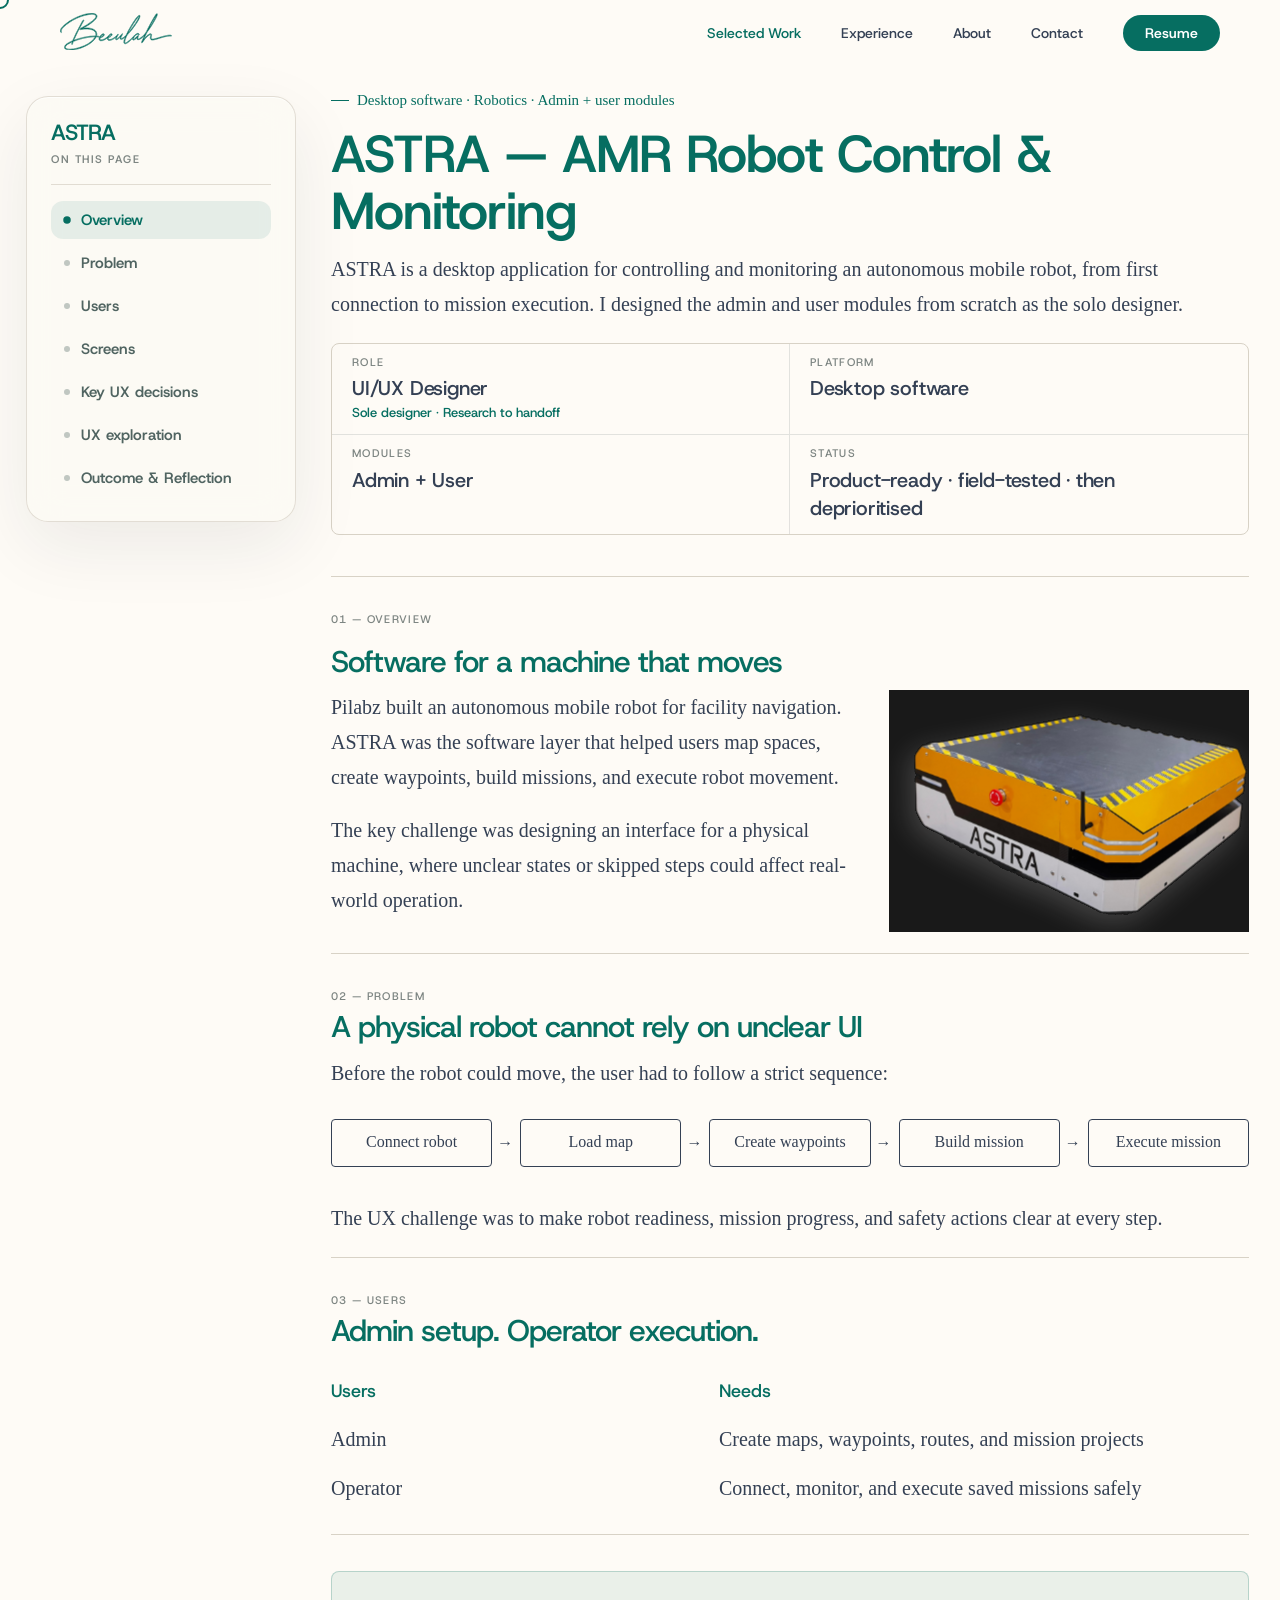
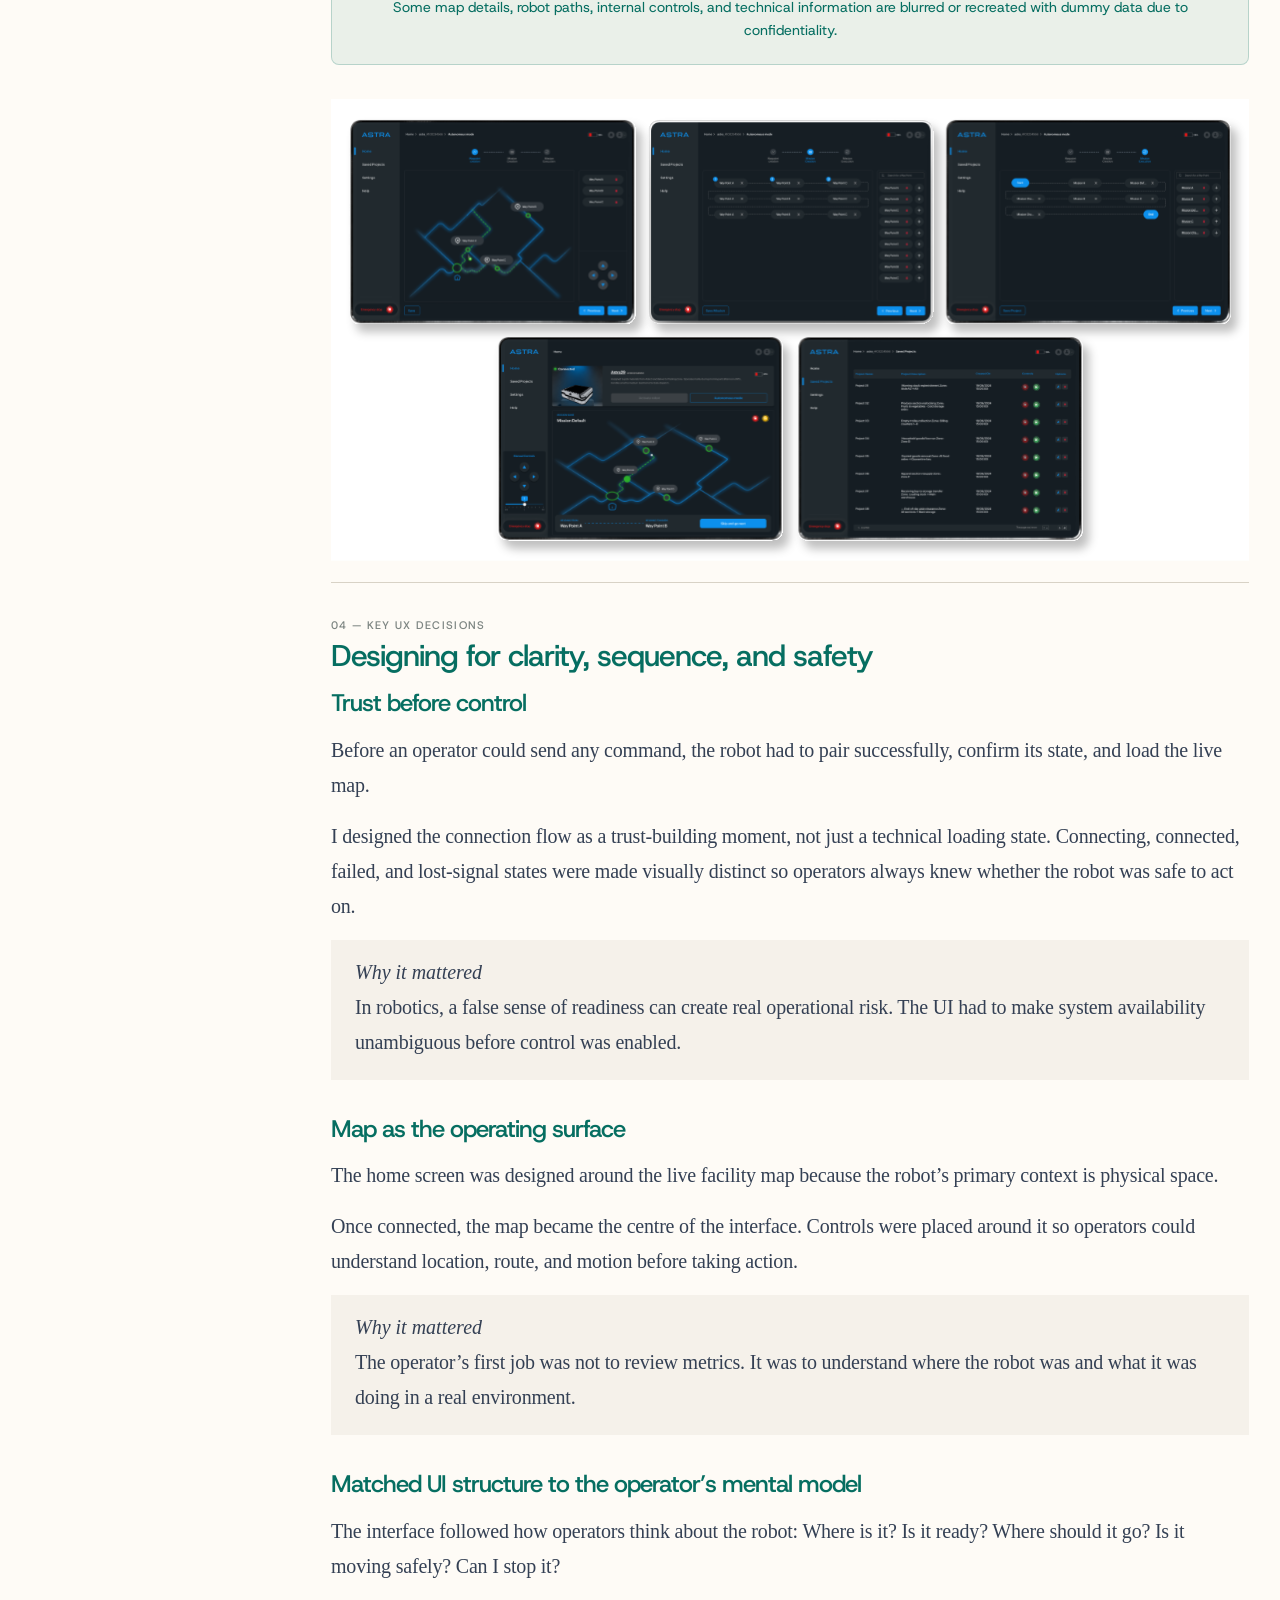
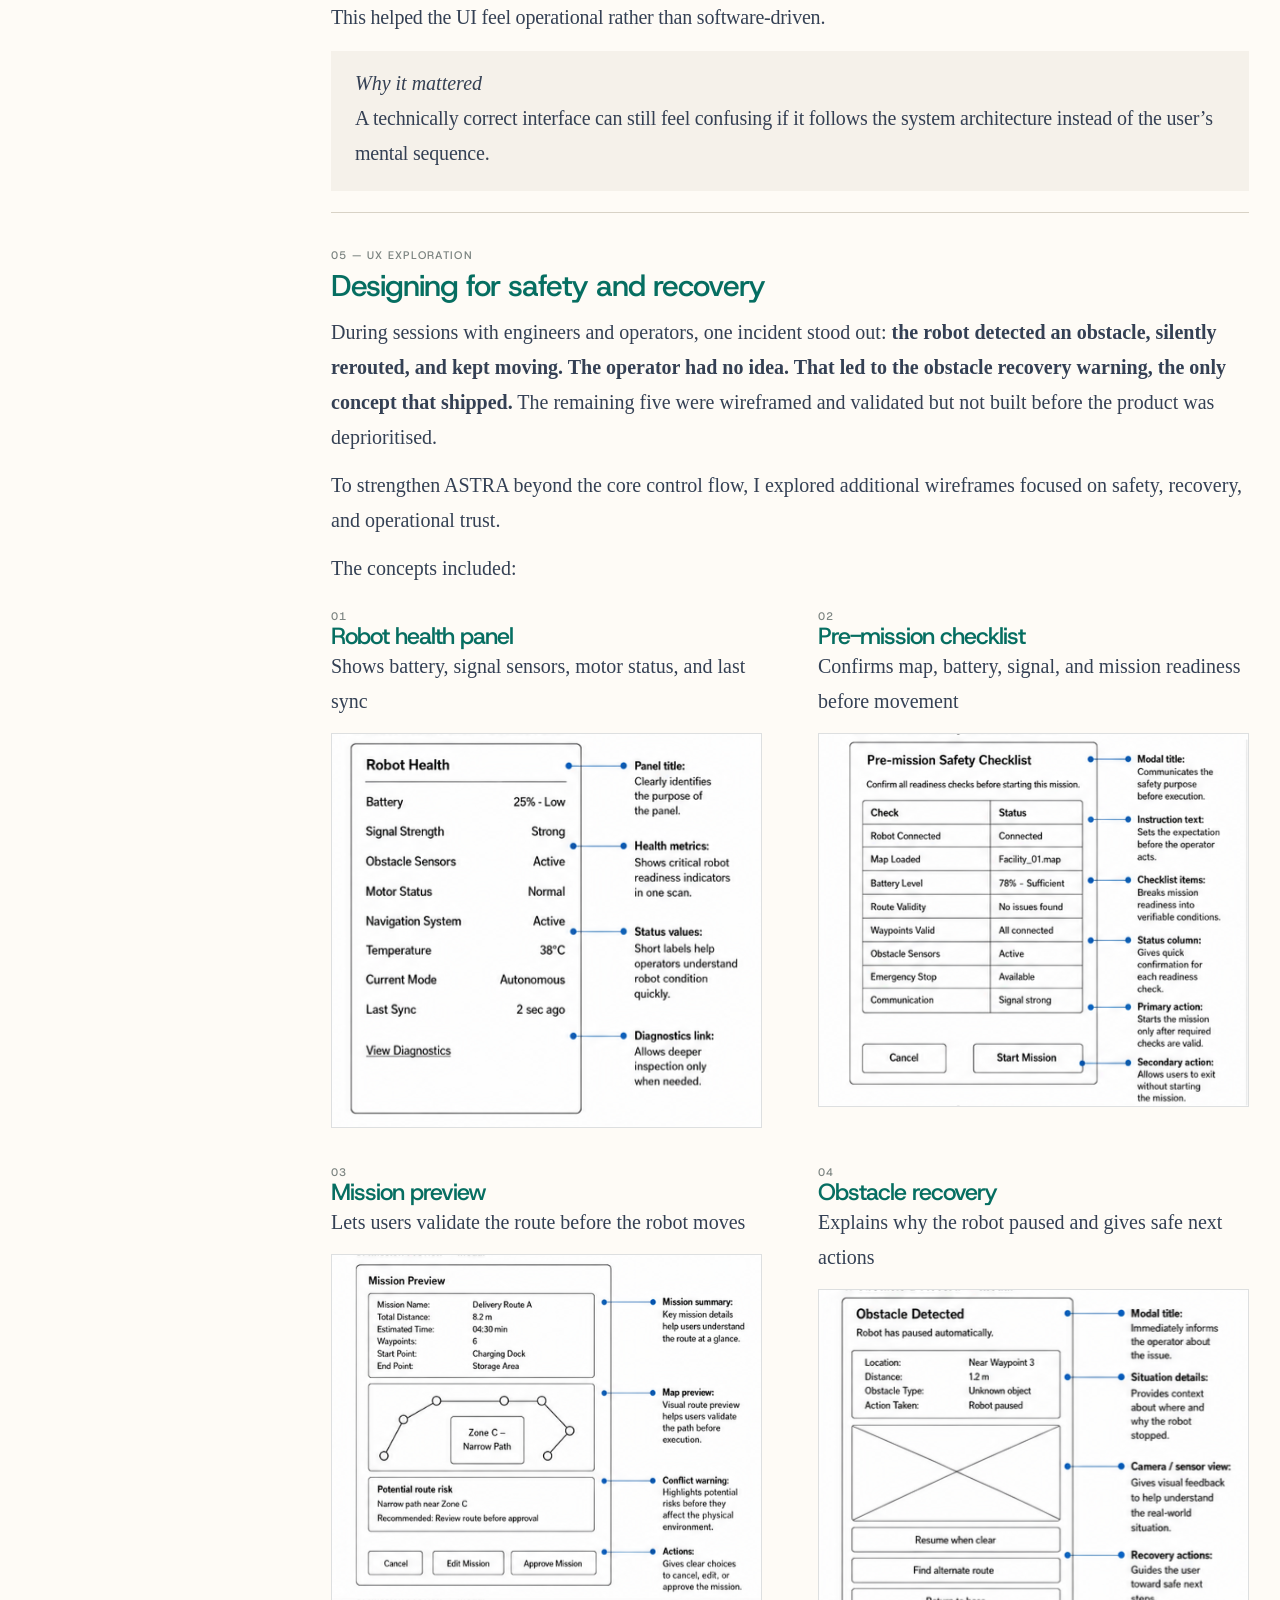
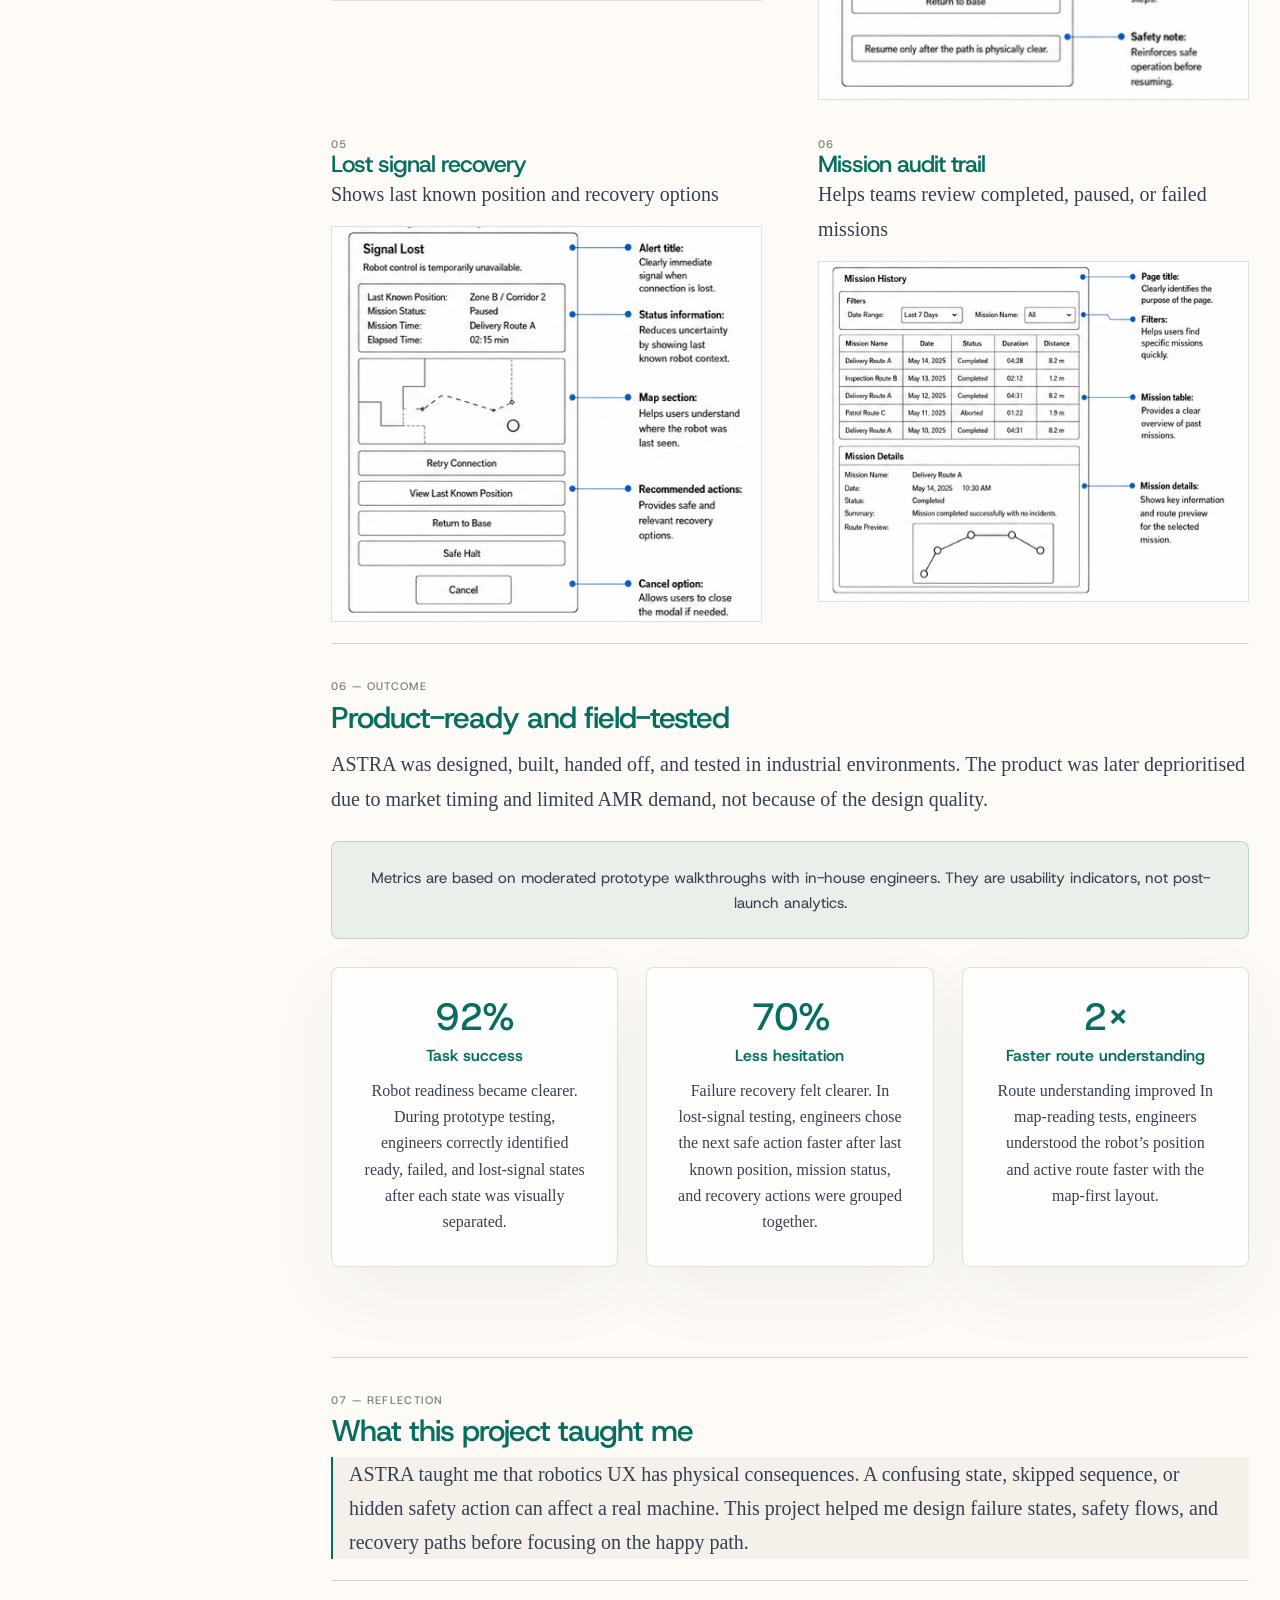
==== astra.html @ 454f75e9 "Your message" ====
<!doctype html>
<html lang="en">
  <head>
    <meta charset="UTF-8" />
    <meta name="viewport" content="width=device-width, initial-scale=1.0" />
    <title>ASTRA — AMR Robot Control & Monitoring</title>
    <link rel="icon" type="image/svg+xml" href="assets/favicon.svg?v=2">
    <link rel="shortcut icon" href="assets/favicon.svg?v=2">
    <link rel="preconnect" href="https://fonts.googleapis.com" />
    <link rel="preconnect" href="https://fonts.gstatic.com" crossorigin />
    <link
      href="https://fonts.googleapis.com/css2?family=Host+Grotesk:wght@400;500;600;700&display=swap"
      rel="stylesheet"
    />
    <link rel="stylesheet" href="styles2.css" />
  </head>
  <body>
    <div class="custom-cursor" id="customCursor"></div>
    <!-- MAIN NAV -->
    <nav id="nav">
      <a href="index.html" class="nav-logo">
        <img src="assets\beeulah-logo.svg" alt="logo" />
      </a>

      <ul class="nav-links">
        <li><a href="index.html#works" class="nav-link active">Selected Work</a></li>
        <li><a href="index.html#career" class="nav-link">Experience</a></li>
        <li><a href="index.html#about" class="nav-link">About</a></li>
        <li><a href="index.html#contact" class="nav-link">Contact</a></li>
        <li><a href="#" class="nav-resume">Resume</a></li>
      </ul>

      <button class="nav-hamburger" id="navHamburger">
        <span></span>
        <span></span>
        <span></span>
      </button>
    </nav>

    <div class="nav-overlay" id="navOverlay"></div>

    <div class="nav-drawer" id="navDrawer">
      <button class="nav-drawer-close" id="navDrawerClose">✕</button>

      <ul class="nav-drawer-links">
        <li><a href="index.html#works">Selected Work</a></li>
        <li><a href="index.html#career">Experience</a></li>
        <li><a href="index.html#about">About</a></li>
        <li><a href="index.html#contact">Contact</a></li>
      </ul>
    </div>

    <aside class="case-toc" aria-label="On this page">
  <div class="case-toc-header">
    <h3 class="case-toc-project">ASTRA</h3>
    <p class="case-toc-title">On this page</p>
  </div>

  <nav class="case-toc-nav">
        <a class="case-toc-link is-active" href="#overview">Overview</a>
        <a class="case-toc-link" href="#problem">Problem</a>
        <a class="case-toc-link" href="#users">Users</a>
        <a class="case-toc-link" href="#screens">Screens</a>
        <a class="case-toc-link" href="#decisions">Key UX decisions</a>
        <a class="case-toc-link" href="#exploration">UX exploration</a>
        <a class="case-toc-link" href="#outcome">Outcome & Reflection</a>
    
      </nav>
    </aside>

    <main class="case-study astra-case">
      <!-- HERO -->
      <header class="hero shell" id="overview">
        <p class="eyebrow"><span></span> Desktop software · Robotics · Admin + user modules</p>
        <h1>ASTRA — AMR Robot Control &amp;<br />Monitoring</h1>
        <p class="lede">
          ASTRA is a desktop application for controlling and monitoring an autonomous mobile robot, from first
          connection to mission execution. I designed the admin and user modules from scratch as the solo
          designer.
        </p>

        <dl class="project-meta">
          <div>
  <dt>Role</dt>
  <dd>
    UI/UX Designer
    <span class="role-subtext">Sole designer · Research to handoff</span>
  </dd>
</div>
          <div>
            <dt>Platform</dt>
            <dd>Desktop software</dd>
          </div>
          <div>
            <dt>Modules</dt>
            <dd>Admin + User</dd>
          </div>
          <div>
            <dt>Status</dt>
            <dd>Product-ready · field-tested · then deprioritised</dd>
          </div>
        </dl>
      </header>

      <!-- OVERVIEW -->
      <section class="section shell astra-overview" id="overview-content">
  <p class="section-kicker">01 — Overview</p>
  <h2>Software for a machine that moves</h2>

  <div class="astra-overview-copy">
    <p>
      Pilabz built an autonomous mobile robot for facility navigation. ASTRA was the software layer that helped users map spaces, create waypoints, build missions, and execute robot movement.
    </p>

    <p>
      The key challenge was designing an interface for a physical machine, where unclear states or skipped steps could affect real-world operation.
    </p>
  </div>

  <figure class="astra-robot-card">
    <img src="assets\ASTRA\Robot.svg" alt="ASTRA robot" />
  </figure>
</section>

      <!-- PROBLEM -->
      <section class="section shell" id="problem">
        <p class="section-kicker">02 — Problem</p>
        <h2>A physical robot cannot rely on unclear UI</h2>
        <p>Before the robot could move, the user had to follow a strict sequence:</p>

        <div class="solution-flow astra-flow" aria-label="ASTRA robot operation flow">
          <div class="flow-step">Connect robot</div>
          <div class="flow-step">Load map</div>
          <div class="flow-step">Create waypoints</div>
          <div class="flow-step">Build mission</div>
          <div class="flow-step">Execute mission</div>
        </div>

        <p>The UX challenge was to make robot readiness, mission progress, and safety actions clear at every step.</p>
      </section>

      <!-- USERS -->
      <section class="section shell" id="users">
        <p class="section-kicker">03 — Users</p>
        <h2>Admin setup. Operator execution.</h2>

        <div class="astra-users-table">
          <div class="table-head">Users</div>
          <div class="table-head">Needs</div>
          <div>Admin</div>
          <div>Create maps, waypoints, routes, and mission projects</div>
          <div>Operator</div>
          <div>Connect, monitor, and execute saved missions safely</div>
        </div>
      </section>

      <!-- SCREENS -->
      <section class="section shell" id="screens">
        <div class="evolution-box astra-confidential-note">
          <p>
            Some map details, robot paths, internal controls, and technical information are blurred or recreated with
            dummy data due to confidentiality.
          </p>
        </div>

        <figure class="astra-screens-panel">
          <img src="assets\ASTRA\astrascreens.svg" alt="ASTRA interface screen previews" />
        </figure>
      </section>

      <!-- KEY UX DECISIONS -->
      <section class="section shell" id="decisions">
  <p class="section-kicker">04 — Key UX decisions</p>
  <h2>Designing for clarity, sequence, and safety</h2>

  <div class="choice-list">
    <article class="choice-card">
      <div class="choice-body">
        <span class="dot"></span>
        <div>
          <h3>Trust before control</h3>

          <p>
            Before an operator could send any command, the robot had to pair successfully,
            confirm its state, and load the live map.
          </p>

          <p>
            I designed the connection flow as a trust-building moment, not just a technical
            loading state. Connecting, connected, failed, and lost-signal states were made
            visually distinct so operators always knew whether the robot was safe to act on.
          </p>
        </div>
      </div>

      <div class="choice-note muted">
        <b>Why it mattered</b>
        <p>
          In robotics, a false sense of readiness can create real operational risk.
          The UI had to make system availability unambiguous before control was enabled.
        </p>
      </div>
    </article>

    <article class="choice-card">
      <div class="choice-body">
        <span class="dot"></span>
        <div>
          <h3>Map as the operating surface</h3>

          <p>
            The home screen was designed around the live facility map because the robot’s
            primary context is physical space.
          </p>

          <p>
            Once connected, the map became the centre of the interface. Controls were placed
            around it so operators could understand location, route, and motion before taking action.
          </p>
        </div>
      </div>

      <div class="choice-note muted">
        <b>Why it mattered</b>
        <p>
          The operator’s first job was not to review metrics. It was to understand where the
          robot was and what it was doing in a real environment.
        </p>
      </div>
    </article>

    <article class="choice-card">
      <div class="choice-body">
        <span class="dot"></span>
        <div>
          <h3>Matched UI structure to the operator’s mental model</h3>

          <p>
            The interface followed how operators think about the robot: Where is it?
            Is it ready? Where should it go? Is it moving safely? Can I stop it?
          </p>

          <p>
            This helped the UI feel operational rather than software-driven.
          </p>
        </div>
      </div>

      <div class="choice-note muted">
        <b>Why it mattered</b>
        <p>
          A technically correct interface can still feel confusing if it follows the system
          architecture instead of the user’s mental sequence.
        </p>
      </div>
    </article>
  </div>
</section>

      <!-- UX EXPLORATION -->
      <section class="section shell" id="exploration">
        <p class="section-kicker">05 — UX exploration</p>
        <h2>Designing for safety and recovery</h2>
        <p>During sessions with engineers and operators, one incident stood out:<strong> the robot detected an obstacle, silently rerouted, and kept moving. The operator had no idea. That led to the obstacle recovery warning, the only concept that shipped.</strong> The remaining five were wireframed and validated but not built before the product was deprioritised.</p>
        <p>
          To strengthen ASTRA beyond the core control flow, I explored additional wireframes focused on safety,
          recovery, and operational trust.
        </p>
        <p>The concepts included:</p>

        <div class="astra-wire-grid">
          <article>
            <p class="section-kicker">01</p>
            <h3>Robot health panel</h3>
            <p>Shows battery, signal sensors, motor status, and last sync</p>
            <img src="assets\ASTRA\UX1.svg" alt="Robot health panel wireframe" />
          </article>

          <article>
            <p class="section-kicker">02</p>
            <h3>Pre-mission checklist</h3>
            <p>Confirms map, battery, signal, and mission readiness before movement</p>
            <img src="assets\ASTRA\UX2.svg" alt="Pre-mission checklist wireframe" />
          </article>

          <article>
            <p class="section-kicker">03</p>
            <h3>Mission preview</h3>
            <p>Lets users validate the route before the robot moves</p>
            <img src="assets\ASTRA\UX3.svg" alt="Mission preview wireframe" />
          </article>

          <article>
            <p class="section-kicker">04</p>
            <h3>Obstacle recovery</h3>
            <p>Explains why the robot paused and gives safe next actions</p>
            <img src="assets\ASTRA\UX4.svg" alt="Obstacle recovery wireframe" />
          </article>

          <article>
            <p class="section-kicker">05</p>
            <h3>Lost signal recovery</h3>
            <p>Shows last known position and recovery options</p>
            <img src="assets\ASTRA\UX5.svg" alt="Lost signal recovery wireframe" />
          </article>

          <article>
            <p class="section-kicker">06</p>
            <h3>Mission audit trail</h3>
            <p>Helps teams review completed, paused, or failed missions</p>
            <img src="assets\ASTRA\UX6.svg" alt="Mission audit trail wireframe" />
          </article>
        </div>
      </section>

      <!-- OUTCOME -->
      <section class="section shell" id="outcome">
        <p class="section-kicker">06 — Outcome</p>
        <h2>Product-ready and field-tested</h2>
        <p>
          ASTRA was designed, built, handed off, and tested in industrial environments. The product was later
          deprioritised due to market timing and limited AMR demand, not because of the design quality.
        </p>
        <div class="evolution-box metrics-note">
  <p>
    Metrics are based on moderated prototype walkthroughs with in-house engineers.
    They are usability indicators, not post-launch analytics.
  </p>
</div>
        <div class="metrics-grid">
  <article class="metric-card">
    <p class="metric-value">92%</p>
    <h3>Task success</h3>
     <p>
      Robot readiness became clearer. During prototype testing, engineers correctly
      identified ready, failed, and lost-signal states after each state was visually separated.
    </p>
  </article>

  <article class="metric-card metric-card-featured">
    <p class="metric-value">70%</p>
    <h3>Less hesitation</h3>
    <p>
      Failure recovery felt clearer. In lost-signal testing, engineers chose the next safe action faster after last known position, mission status, and recovery actions were grouped together.
    </p>
  </article>

  <article class="metric-card">
    <p class="metric-value">2×</p>
    <h3>Faster route understanding</h3>
    <p>
      Route understanding improved In map-reading tests, engineers understood the robot’s position and active route faster with the map-first layout.
    </p>
  </article>
</div>
      </section>

      <!-- REFLECTION -->
      <section class="section shell reflection" id="reflection">
        <p class="section-kicker">07 — Reflection</p>
        <h2>What this project taught me</h2>
        <div class="quote-block">
          <p>
            ASTRA taught me that robotics UX has physical consequences. A confusing state, skipped sequence, or hidden
            safety action can affect a real machine. This project helped me design failure states, safety flows, and
            recovery paths before focusing on the happy path.
          </p>
        </div>
      </section>
    </main>

    <script>
      const caseTocLinks = document.querySelectorAll(".case-toc-link");
      const caseTocSections = document.querySelectorAll(
        "#overview, #problem, #users, #screens, #decisions, #exploration, #outcome, #reflection"
      );

      function setCaseTocActive(id) {
        caseTocLinks.forEach((link) => {
          link.classList.toggle("is-active", link.getAttribute("href") === `#${id}`);
        });
      }

      const caseTocObserver = new IntersectionObserver(
        (entries) => {
          entries.forEach((entry) => {
            if (entry.isIntersecting) {
              setCaseTocActive(entry.target.id);
            }
          });
        },
        {
          root: null,
          rootMargin: "-35% 0px -55% 0px",
          threshold: 0
        }
      );

      caseTocSections.forEach((section) => {
        caseTocObserver.observe(section);
      });
    </script>

    <script>
      const mainNav = document.getElementById("nav");

      window.addEventListener(
        "scroll",
        () => mainNav.classList.toggle("scrolled", scrollY > 8),
        { passive: true }
      );

      const hamburger = document.getElementById("navHamburger");
      const drawer = document.getElementById("navDrawer");
      const overlay = document.getElementById("navOverlay");
      const closeBtn = document.getElementById("navDrawerClose");

      function openDrawer() {
        drawer.classList.add("open");
        overlay.classList.add("open");
        hamburger.classList.add("active");
      }

      function closeDrawer() {
        drawer.classList.remove("open");
        overlay.classList.remove("open");
        hamburger.classList.remove("active");
      }

      hamburger.addEventListener("click", openDrawer);
      closeBtn.addEventListener("click", closeDrawer);
      overlay.addEventListener("click", closeDrawer);
    </script>
    <script>
  const customCursor = document.getElementById("customCursor");

  if (customCursor) {
    window.addEventListener("mousemove", (e) => {
      customCursor.style.left = `${e.clientX}px`;
      customCursor.style.top = `${e.clientY}px`;
    });

    const hoverTargets = document.querySelectorAll(
      "a, button, .case-toc-link, .nav-resume"
    );

    hoverTargets.forEach((target) => {
      target.addEventListener("mouseenter", () => {
        customCursor.classList.add("is-hovering");
      });

      target.addEventListener("mouseleave", () => {
        customCursor.classList.remove("is-hovering");
      });
    });

    document.addEventListener("mouseleave", () => {
      customCursor.classList.add("is-hidden");
    });

    document.addEventListener("mouseenter", () => {
      customCursor.classList.remove("is-hidden");
    });
  }
</script>
  </body>
</html>
---- styles2.css ----
:root {
  --bg: #FEFBF6;
  --panel: #FCFAF4;
  --panel-2: #F2EDE4;
  --line: #D8D2C6;
  --muted-line:rgba(31, 43, 51, 0.12);
  --text: #17332F;
  --body: #344054;
  --muted: #7D8582;
  --accent: #066E61;
  --accent-soft: #E6F1EC;
  --accent-dark: #07594B;

  --dashboard-blue: #6F8791;
  --font-head: "Host Grotesk", system-ui, sans-serif;
  --font-body: Georgia, "Times New Roman", serif;
}

* {
  box-sizing: border-box;
}

body {
  margin: 0;
  background: var(--bg);
  color: var(--body);
  font-family: var(--font-body);
  font-size: 20px;
  line-height: 1.75;
  letter-spacing: 0;
}

img {
  display: block;
  max-width: 100%;
}

.case-study {
  min-height: 100vh;
  padding: 40px 20px 80px;
}

.shell {
  width: min(918px, 100%);
  margin: 0 auto;
}

/* MAIN NAV FOR CASE STUDY PAGES */
nav#nav {
  position: fixed;
  inset: 0 0 auto 0;
  z-index: 200;
  display: flex;
  align-items: center;
  justify-content: space-between;
  padding: 0 60px;
  height: 64px;
  background: rgba(254, 251, 246, 0.95);
  backdrop-filter: blur(14px);
  border-bottom: 1px solid transparent;
  transition: border-color 0.3s;
}

nav#nav.scrolled {
  border-color: var(--line);
}

.nav-logo img {
  height: 38px;
  width: auto;
  display: block;
}

.nav-links {
  display: flex;
  align-items: center;
  justify-content: flex-end;
  gap: 40px;
  list-style: none;
  margin-left: auto;
}

.nav-links a {
  text-decoration: none;
  font-family: var(--font-head);
  font-size: 14px;
  font-weight: 500;
  color: var(--body);
  transition: color 0.2s;
}

.nav-links a:hover,
.nav-links a.active {
  color: var(--accent);
}

.nav-resume {
  background: var(--accent) !important;
  color: #fff !important;
  padding: 9px 22px;
  border-radius: 100px;
  font-weight: 600 !important;
}

.nav-hamburger {
  display: none;
  width: 40px;
  height: 40px;
  border: none;
  background: transparent;
  flex-direction: column;
  justify-content: center;
  gap: 5px;
  cursor: pointer;
  z-index: 1001;
}

.nav-hamburger span {
  width: 24px;
  height: 2px;
  background: #111;
  transition: 0.3s ease;
}

.nav-hamburger.active span:nth-child(1) {
  transform: translateY(7px) rotate(45deg);
}

.nav-hamburger.active span:nth-child(2) {
  opacity: 0;
}

.nav-hamburger.active span:nth-child(3) {
  transform: translateY(-7px) rotate(-45deg);
}

.nav-overlay {
  position: fixed;
  inset: 0;
  background: rgba(0, 0, 0, 0.4);
  opacity: 0;
  pointer-events: none;
  transition: 0.3s ease;
  z-index: 999;
}

.nav-overlay.open {
  opacity: 1;
  pointer-events: auto;
}

.nav-drawer {
  position: fixed;
  top: 0;
  right: -300px;
  width: 300px;
  height: 100vh;
  background: var(--bg);
  padding: 80px 30px;
  transition: 0.35s ease;
  z-index: 1000;
}

.nav-drawer.open {
  right: 0;
}

.nav-drawer-close {
  position: absolute;
  top: 20px;
  right: 20px;
  border: none;
  background: none;
  font-size: 24px;
  cursor: pointer;
}

.nav-drawer-links {
  list-style: none;
  display: flex;
  flex-direction: column;
  gap: 20px;
}

.nav-drawer-links a {
  text-decoration: none;
  color: #111;
  font-family: var(--font-head);
  font-size: 18px;
  font-weight: 600;
}

@media (max-width: 768px) {
  nav#nav {
    padding: 0 20px;
  }

  .nav-links {
    display: none;
  }

  .nav-hamburger {
    display: flex;
  }
}

.page-nav {
  position: sticky;
  top: 0;
  z-index: 10;
  display: flex;
  gap: 8px;
  align-items: center;
  margin-bottom: 20px;
  padding: 10px 0;
  background: rgba(6, 110, 97, 0.24);
  backdrop-filter: blur(14px);
}

.page-nav a {
  border: 1px solid var(--line);
  border-radius: 5px;
  padding: 8px 12px;
  color: var(--muted);
  font-family: var(--font-head);
  font-size: 12px;
  font-weight: 600;
  text-decoration: none;
}

.page-nav a:hover,
.page-nav a.active {
  border-color: rgba(6, 110, 97, 0.24);
  color: var(--accent);
  background: rgba(6, 110, 97, 0.08);
}

.hero {
  border-bottom: 1px solid var(--line);
  padding: 48px 0 41px;
}

.eyebrow {
  display: flex;
  align-items: center;
  gap: 8px;
  margin: 0 0 11px;
  color: var(--accent);
  font-size: 15px;
  line-height: 1.7;
}

.eyebrow span {
  width: 18px;
  height: 1px;
  background: var(--accent);
}

h1,
h2,
h3,
p,
dl {
  margin: 0;
}

h1,
h2,
h3 {
  color: var(--accent);
  font-family: var(--font-head);
  font-weight: 500;
  line-height: 1.1;
  letter-spacing: -1px;
}

h1 {
  font-size: clamp(34px, 5vw, 52px);
  font-weight: 600;
  line-height: 1.11;
}

.lede {
  max-width: 910px;
  margin-top: 12px;
  padding-bottom: 21px;
  color: #344054;
  font-family: var(--font-body);
  font-size: 20px;
  line-height: 1.75;
  letter-spacing: 0;
}

.project-meta {
  display: grid;
  grid-template-columns: repeat(2, minmax(0, 1fr));
  overflow: hidden;
  border: 1px solid var(--line);
  border-radius: 8px;
}

.project-meta div {
  min-height: 70px;
  padding: 12px 20px;
  border-right: 1px solid var(--muted-line);
  border-bottom: 1px solid var(--muted-line);
}

.project-meta div:nth-child(2n) {
  border-right: 0;
}

.project-meta div:nth-last-child(-n + 2) {
  border-bottom: 0;
}

.role-subtext {
  display: block;
  margin-top: 2px;
  color: var(--accent);
  font-family: var(--font-head);
  font-size: 13px;
  font-weight: 500;
  line-height: 1.4;
  letter-spacing: 0;
}

dt,
.section-kicker {
  color: var(--muted);
  font-family: var(--font-head);
  font-size: 11px;
  font-weight: 500;
  letter-spacing: 1.32px;
  line-height: 1.2;
  text-transform: uppercase;
}

dd {
  margin: 5px 0 0;
  color: var(--body);
  font-family: var(--font-head);
  font-size: 20px;
  font-weight: 500;
  line-height: 1.4;
  letter-spacing: -0.2px;
}

.section {
  border-bottom: 1px solid var(--line);
  padding: 36px 0 21px;
}

.section h2,
.impact h2 {
  margin-top: 7px;
  font-size: 30px;
  font-weight: 500;
  color: var(--accent);
  letter-spacing: -1px;
  line-height: 1.1;
}

h2 strong {
  color: inherit;
  font-family: inherit;
  font-weight: inherit;
}

.section > p:not(.section-kicker) {
  margin-top: 13px;
  color: #344054;
  font-family: var(--font-body);
  font-size: 20px;
  line-height: 1.75;
  letter-spacing: 0;
  
}

.section > p + p {
  margin-top: 18px;
}

.dashboard-shell {
  margin-top: 45px;
  border-radius: 8px;
  background: transparent;
  border: none;
  box-shadow: none;
  padding: 0;
  overflow: hidden;
}

.dashboard-preview-img {
  width: 100%;
  height: auto;
  display: block;
  border-radius: 8px;
  object-fit: contain;
  object-position: center;
}

.choice-list {
  display: grid;
  gap: 0;
  margin-top: 18px;
}

.choice-card {
  overflow: hidden;
  border: none;
  border-radius: 0;
  background: transparent;
}

.choice-card + .choice-card {
  margin-top: 36px;
}

.choice-body {
  display: block;
  padding: 0;
}

/* .choice-bullet
.choice-num
.choice-body {
  display: grid;
} */
.dot {
  display: none;
}

.choice-card h3 {
  font-family: var(--font-head);
  font-size: 24px;
  font-weight: 500;
  line-height: 1.1;
  letter-spacing: -1px;
  color: var(--accent);
  margin-bottom: 10px;
}

.choice-card p {
  margin-top: 16px;
  color: #344054;
  font-family: Georgia, "Times New Roman", serif;
  font-size: 20px;
  line-height: 1.75;
  letter-spacing: -0.2px;
}

.choice-num {
  font-family: var(--font-head);
  font-size: 22px;
  font-weight: 700;
  line-height: 1.2;
  color: #006E61;
  margin-right: 12px;
}

.choice-title-row {
  display: flex;
  align-items: baseline;
  gap: 10px;
  margin-bottom: 12px;
}

.choice-title-row h3 {
  margin: 0;
}

.choice-note {
  display: block;
  margin-top: 16px;
  padding: 18px 24px 20px;
  border-top: none;
  background: rgba(242, 237, 228, 0.65);
}

.choice-note b {
  display: block;
  border: none;
  background: transparent;
  padding: 0;
  color: #344054;
  font-family: Georgia, "Times New Roman", serif;
  font-size: 20px;
  font-style: italic;
  font-weight: 400;
  line-height: 1.4;
}

.choice-note p {
  margin-top: 4px;
  color: #344054;
  font-family: Georgia, "Times New Roman", serif;
  font-size: 20px;
  line-height: 1.75;
  letter-spacing: -0.2px;
}

.choice-num,
.decision-num {
  display: block;
  color: var(--accent);
  font-family: var(--font-head);
  font-size: 22px;
  font-weight: 600;
  margin-bottom: 10px;
}

.choice-note.accent b {
  color: #344054;
  background: transparent;
  border: none;
}

.impact {
  display: grid;
  grid-template-columns: minmax(0, 1fr) 466px;
  gap: 30px;
  align-items: stretch;
  padding-top: 36px;
}

.impact > div {
  display: flex;
  flex-direction: column;
}

.impact-copy {
  flex: 1;
  margin-top: 18px;
  border: 0.5px solid rgba(6, 110, 97, 0.22);
  border-radius: 8px;
  background: rgba(6, 110, 97, 0.08);
  padding: 20px 24px;
  color: var(--body);
  font-size: 20px;
  line-height: 1.75;
}

.photo-card,
.wide-photo {
  overflow: hidden;
  border-radius: 8px;
  background: transparent;
  border: none;
  box-shadow: none;
}

.photo-card {
  height: 100%;
  min-height: 100%;
  margin: 0;
  overflow: hidden;
  border-radius: 8px;
  background: transparent;
  border: none;
  box-shadow: none;
}

.photo-card img {
  width: 100%;
  height: 100%;
  display: block;
  object-fit: cover;
  object-position: center;
}

.wide-photo {
  margin-top: 26px;
  overflow: hidden;
  border-radius: 8px;
}

.wide-photo img {
  width: 100%;
  height: auto;
  display: block;
  object-fit: contain;
}

.reflection {
  margin-top: 0;
}

.quote-block {
  margin-top: 10px;
  border-left: 2px solid var(--accent);
  background: rgba(242, 237, 228, 0.65);
  padding: 0 16px;
}

.quote-block p {
  color: var(--body);
  font-size: 20px;
  line-height: 1.7;
}

.quote-block p + p {
  margin-top: 28px;
}

.image-pair {
  display: grid;
  grid-template-columns: repeat(2, minmax(0, 1fr));
  gap: 38px;
  align-items: end;
  padding-top: 45px;
}

.image-pair figure,
.media-strip figure {
  margin: 0;
}

.image-pair img {
  width: 100%;
  border-radius: 8px;
}

.ux-grid {
  display: grid;
  grid-template-columns: repeat(2, minmax(0, 1fr));
  gap: 10px;
  margin-top: 18px;
}

.ux-card,
.process-grid article {
  border: 1px solid var(--line);
  border-radius: 8px;
  background: var(--panel-2);
  padding: 17px 19px;
}

.ux-card b,
.process-grid b {
  display: block;
  margin-bottom: 8px;
  color: var(--accent);
  font-family: var(--font-head);
  font-size: 10px;
  letter-spacing: 1px;
}

.ux-card h3 {
  font-size: 13px;
  font-weight: 600;
}

.ux-card p {
  margin-top: 8px;
  color: var(--body);
  font-size: 12px;
  line-height: 1.75;
}

.evolution-box {
  margin-top: 22px;
  border: 1px solid rgba(6, 110, 97, 0.22);
  border-radius: 8px;
  background: rgba(6, 110, 97, 0.08);
  padding: 24px 25px 21px;
  
}

.evolution-box > p:not(.section-kicker) {
  /* margin-top: 12px; */
  color: var(--body);
  font-family: var(--font-head);
  font-size: 15px;
  line-height: 1.7;
  text-align: center;


}

.flow-pills {
  display: flex;
  flex-wrap: wrap;
  gap: 10px;
  align-items: center;
  margin-top: 14px;
}

.flow-pills span,
.flow-pills strong {
  border: 1px solid var(--muted);
  border-radius: 5px;
  padding: 8px 15px;
  background: var(--panel-2);
  color: var(--text);
  font-family: var(--font-head);
  font-size: 12px;
  font-weight: 600;
}

.flow-pills strong {
  border-color: rgba(6, 110, 97, 0.22);;
  color: var(--accent);
  background: rgba(6, 110, 97, 0.08);
}

.flow-pills i {
  color: var(--muted);
  font-style: normal;
}

.media-strip {
  margin-top: 26px;
}

.wide-composite {
  display: grid;
  grid-template-columns: 0.62fr 1fr;
  overflow: hidden;
  border-radius: 8px;
}

.wide-composite.two-one {
  grid-template-columns: 0.58fr 1fr;
}

.wide-composite img {
  width: 100%;
  height: 431px;
  object-fit: cover;
}

.caption {
  margin-top: 10px;
  color: var(--muted);
  font-size: 14px;
  font-style: italic;
  font-weight: 500;
  line-height: 1.8;
}

.process-grid {
  display: grid;
  grid-template-columns: repeat(5, minmax(0, 1fr));
  overflow: hidden;
  margin-top: 18px;
  border: 1px solid var(--line); 
  border-radius: 8px;
}

.process-grid article {
  border: 0;
  border-right: 1px solid var(--line);
  border-radius: 0;
  background: var(--panel);
  padding: 14px 16px;
}

.process-grid article:last-child {
  border-right: 0;
}

.process-grid strong,
.process-grid span {
  display: block;
}

.process-grid strong {
  color: var(--accent);
  font-family: var(--font-head);
  font-size: 12px;
  font-weight: 600;
  line-height: 1.75;
}

.process-grid span {
  margin-top: 2px;
  color: #7a7670;
  font-size: 11px;
  line-height: 1.4;
}

.compact-choice .choice-body {
  padding: 17px 19px;
}

.physical-grid {
  display: grid;
  grid-template-columns: 0.82fr 1fr;
  gap: 14px;
  margin-top: 20px;
  overflow: hidden;
}

.physical-grid img {
  width: 100%;
  height: 240px;
  object-fit: cover;
  object-position: center;
}

.physical-grid div:first-child img {
  aspect-ratio: 4 / 3;
}

.physical-grid div:first-child img + img {
  margin-top: 10px;
}

.physical-grid div:last-child img {
  width: 100%;
  height: 490px;
  object-fit: cover;
  object-position: center;
}

.wide-composite.rebrand {
  grid-template-columns: 1.58fr 1fr;
  gap: 16px;
  overflow: visible;
}

.wide-composite.rebrand img {
  border-radius: 8px;
}

.stacked-ui {
  display: grid;
  gap: 0;
  overflow: hidden;
  border-radius: 8px;
  background: #f4f4f4;
  padding: 5px 25px 0;
}

.stacked-ui img {
  height: auto;
  object-fit: contain;
}

html {
  scroll-padding-top: 90px;
}

.case-toc {
  position: fixed;
  top: 96px;
  left: 26px;
  width: 270px;
  z-index: 40;

  background: rgba(252, 250, 244, 0.78);
  border: 1px solid rgba(216, 210, 198, 0.72);
  border-radius: 22px;
  padding: 24px;

  box-shadow:
    0 24px 70px rgba(31, 43, 51, 0.08),
    inset 0 1px 0 rgba(255, 255, 255, 0.65);

  backdrop-filter: blur(18px);
}

.case-toc-header {
  padding-bottom: 18px;
  margin-bottom: 16px;
  border-bottom: 1px solid rgba(216, 210, 198, 0.75);
}

.case-toc-project {
  margin: 0 0 8px;
  color: var(--accent);
  font-family: var(--font-head);
  font-size: 22px;
  font-weight: 600;
  line-height: 1.1;
  letter-spacing: -0.04em;
}
.case-toc-title {
  margin: 0;
  color: var(--muted);
  font-family: var(--font-head);
  font-size: 11px;
  font-weight: 600;
  letter-spacing: 0.14em;
  line-height: 1.2;
  text-transform: uppercase;
}


.case-toc-nav {
  display: flex;
  flex-direction: column;
  gap: 5px;
}

.case-toc-link {
  position: relative;
  display: block;
  padding: 10px 14px 10px 30px;
  border-radius: 12px;

  color: #506461;
  font-family: var(--font-head);
  font-size: 15px;
  font-weight: 600;
  line-height: 1.2;
  text-decoration: none;

  transition:
    background 0.22s ease,
    color 0.22s ease,
    transform 0.22s ease;
}

.case-toc-link::before {
  content: "";
  position: absolute;
  left: 13px;
  top: 50%;

  width: 6px;
  height: 6px;
  border-radius: 50%;

  background: rgba(80, 100, 97, 0.35);
  transform: translateY(-50%);
  transition:
    background 0.22s ease,
    transform 0.22s ease;
}

.case-toc-link:hover {
  color: var(--accent);
  background: rgba(6, 110, 97, 0.055);
  transform: translateX(2px);
}

.case-toc-link:hover::before {
  background: var(--accent);
}

.case-toc-link.is-active {
  color: var(--accent);
  background: rgba(6, 110, 97, 0.09);
}

.case-toc-link.is-active::before {
  background: var(--accent);
  transform: translateY(-50%) scale(1.25);
}

.case-toc-sub {
  margin: 4px 0 8px 30px;
  padding-left: 16px;
  border-left: 1px solid rgba(6, 110, 97, 0.14);
}

.case-toc-child {
  padding-left: 18px;
  font-size: 13px;
  font-weight: 500;
  color: #6B7A84;
}

.case-toc-child::before {
  display: none;
}

.problem-table {
  display: grid;
  grid-template-columns: 1fr 1fr;
  gap: 0 56px;
  margin-top: 20px;
}

.problem-table div {
  font-size: 20px;
  line-height: 1.65;
  color: var(--body);
  padding: 10px 0;
}

.problem-table-head {
  font-family: var(--font-head);
  font-size: 18px;
  font-weight: 500;
  color: var(--accent); 
  margin-bottom: 12px;
}

.solution-flow {
  display: grid;
  grid-template-columns: repeat(6, 1fr);
  gap: 28px;
  margin: 28px 0 34px;
}

.flow-step {
  position: relative;
  min-height: 48px;
  border: 1px solid #344054;
  border-radius: 4px;
  padding: 8px 12px;
  display: grid;
  place-items: center;
  text-align: center;
  font-family: var(--font-body);
  font-size: 16px;
  line-height: 1.05;
  color: var(--body);
  background: var(--bg);
}

.flow-step:not(:last-child)::after {
  content: "→";
  position: absolute;
  top: 50%;
  right: -22px;
  transform: translateY(-50%);
  color: #344054;
  font-size: 16px;
}

.shipped-screens {
  margin-top: 26px;
  overflow: hidden;
  border-radius: 8px;
}
.wide-photo.shipped-screens img {
  width: 100%;
  height: auto;
  display: block;
  object-fit: contain;
}
.wide-photo.shipped-screens {
  width: 100%;
  margin: 26px 0 0;
  display: block;
  overflow: hidden;
  border-radius: 8px;
}

.metrics-note {
  margin-top: 24px;
  margin-bottom: 8px;
}

.section:has(.metrics-grid) {
  padding-bottom: 90px;
}

.metrics-grid-two {
  grid-template-columns: repeat(2, minmax(0, 1fr));
  gap: 28px;
}

.metrics-grid-two .metric-card {
  min-height: 230px;
  padding: 30px 30px 30px;
}

/* Heat Pump only - 2 metric cards */
.metrics-grid.metrics-grid-two {
  grid-template-columns: repeat(2, minmax(0, 1fr));
}

.metrics-grid.metrics-grid-two .metric-card {
  min-height: 220px;
  padding: 30px 30px 30px;
  display: flex;
}

@media (max-width: 900px) {
  .metrics-grid.metrics-grid-two {
    grid-template-columns: 1fr;
  }
}
/* ============================================
   ASTRA case-study additions
   Add at the bottom of styles2.css
   ============================================ */

.astra-overview {
  display: grid;
  grid-template-columns: minmax(0, 1fr) 360px;
  gap: 12px 40px;
  align-items: stretch;
}

.astra-overview > .section-kicker,
.astra-overview > h2 {
  grid-column: 1 / -1;
}

.astra-overview-copy {
  grid-column: 1;
}

.astra-overview > p:not(.section-kicker) {
  grid-column: 1;
}

.astra-robot-card {
  grid-column: 2;
  margin: 0;
  height: 100%;
  overflow: hidden;
  background: #101010;
}
.astra-overview-copy p {
  color: var(--body);
  font-family: var(--font-body);
  font-size: 20px;
  line-height: 1.75;
}

.astra-overview-copy p + p {
  margin-top: 18px;
}

.astra-robot-card img {
  width: 100%;
  height: auto;
  display: block;
  object-fit: contain;
  object-position: center;
}

.astra-flow {
  grid-template-columns: repeat(5, 1fr);
}

.astra-users-table {
  display: grid;
  grid-template-columns: 0.9fr 1.5fr;
  gap: 0 70px;
  margin-top: 22px;
}

.astra-users-table > div {
  padding: 8px 0;
  color: var(--body);
  font-size: 20px;
  line-height: 1.65;
}

.astra-users-table .table-head {
  color: var(--accent);
  font-family: var(--font-head);
  font-size: 18px;
  font-weight: 500;
}

.astra-confidential-note {
  margin-top: 0;
  text-align: center;
}

.astra-confidential-note > p:not(.section-kicker) {
  font-size: 14px;
  color: var(--accent);
}

.astra-screens-panel {
  margin: 34px 0 0;
  padding: 0px 0px;
  /* border: 1px solid rgba(6, 110, 97, 0.12); */
  /* background: var(--panel); */
}

.astra-screens-panel img {
  width: 100%;
  margin: 0 auto;
  object-fit: contain;
}

.astra-wire-grid {
  display: grid;
  grid-template-columns: repeat(2, minmax(0, 1fr));
  gap: 38px 56px;
  margin-top: 24px;
}

.astra-wire-grid article {
  min-width: 0;
}


.astra-wire-grid img {
  width: 100%;
  margin-top: 14px;
  border: 1px solid rgba(31, 43, 51, 0.15);
  background: #fff;
  object-fit: contain;
}

@media (max-width: 900px) {
  .astra-overview,
  .astra-wire-grid {
    grid-template-columns: 1fr;
  }

  /* .astra-flow {
    grid-template-columns: repeat(2, 1fr);
  } */

  .astra-screens-panel {
    padding: 24px;
  }
}

@media (max-width: 900px) {
  .astra-overview {
    gap: 24px;
  }

  .astra-robot-card img {
    min-height: auto;
  }

  .astra-users-table {
    gap: 0;
  }

  /* .astra-users-table .table-head:nth-child(2) {
    margin-top: 16px;
  } */

  .astra-screens-panel {
    padding: 16px;
  }
}

@media (max-width: 900px) {
  .solution-flow {
    grid-template-columns: 1fr;
    gap: 28px;
  }

  .flow-step {
    min-height: 56px;
    border-radius: 10px;
    font-size: 15px;
    line-height: 1.25;
  }

  .flow-step:not(:last-child)::after {
    display: block;
    content: "↓";
    position: absolute;
    top: auto;
    right: auto;
    left: 50%;
    bottom: -24px;
    transform: translateX(-50%);
    color: #344054;
    font-size: 17px;
    line-height: 1;
  }
}



@media (max-width: 760px) {
  .physical-grid img {
    height: auto;
  }
}

.image-pair {
  display: grid;
  grid-template-columns: 1.1fr 1fr;
  gap: 30px;
  align-items: start;
}
.image-pair-note {
  grid-column: 1 / -1;
  margin-bottom: 22px;
}

.image-pair figure {
  margin: 0;
}

.image-pair img {
  width: 100%;
  display: block;
  object-fit: cover;
}

.image-pair figcaption {
  margin-top: 12px;
  font-size: 14px;
  line-height: 1.7;
  font-style: italic;
  color: var(--muted);
}

.prototype-stack {
  display: grid;
  grid-template-rows: 1fr 1fr;
  gap: 0;
}

.prototype-stack img {
  width: 100%;
  height: 100%;
  object-fit: cover;
}

.image-pair {
  display: grid;
  grid-template-columns: 1.1fr 1fr;
  gap: 30px;
  align-items: stretch;
}

.image-pair-note {
  grid-column: 1 / -1;
  margin-bottom: 0;
}

.image-pair figure {
  margin: 0;
  height: 100%;
  display: flex;
  flex-direction: column;
}

.image-pair figure img {
  width: 100%;
  display: block;
}

/* Left image should stretch/zoom */
.image-pair figure:first-of-type img {
  flex: 1;
  height: 100%;
  object-fit: cover;
  object-position: center;
}

/* Right grouped image should not crop */
.image-pair figure:last-of-type img {
  height: auto;
  object-fit: contain;
}

/* Caption stays below image */
.image-pair figcaption {
  margin-top: 12px;
  font-size: 14px;
  line-height: 1.7;
  font-style: italic;
  color: var(--muted);
}

@media (max-width: 760px) {
  .image-pair {
    grid-template-columns: 1fr;
  }

  .image-pair figure:first-of-type img,
  .image-pair figure:last-of-type img {
    height: auto;
    object-fit: contain;
  }
}
.image-pair {
  display: grid;
  grid-template-columns: 1.1fr 1fr;
  gap: 30px;
  align-items: stretch;
}

.image-pair figure {
  margin: 0;
  display: flex;
  flex-direction: column;
}

/* common */
.image-pair img {
  width: 100%;
  display: block;
}

/* LEFT image: extend / zoom to match right side height */
.image-pair figure:first-child img {
  flex: 1;
  height: 100%;
  object-fit: cover;
  object-position: center;
}

/* RIGHT image: do not crop */
.image-pair figure:last-child img {
  height: auto;
  object-fit: contain;
}

/* captions */
.image-pair figcaption {
  margin-top: 12px;
  font-size: 14px;
  line-height: 1.7;
  font-style: italic;
  color: var(--muted);
}

@media (max-width: 760px) {
  .image-pair {
    grid-template-columns: 1fr;
    gap: 24px;
  }

  .image-pair figure:first-child img,
  .image-pair figure:last-child img {
    height: auto;
    object-fit: contain;
  }
}

@media (max-width: 760px) {
  .image-pair {
    grid-template-columns: 1fr;
    gap: 24px;
  }
}

@media (min-width: 1280px) {
  .case-study {
    padding-left: 320px;
  }
}

@media (max-width: 1279px) {
  .case-toc {
    display: none;
  }
}

@media (max-width: 760px) {
  .case-study {
    padding: 34px 16px 54px;
  }

  .page-nav {
    overflow-x: auto;
    margin-bottom: 10px;
  }

  .page-nav a {
    flex: 0 0 auto;
  }

  .hero {
    padding-top: 28px;
  }

  .problem-table {
  grid-template-columns: 110px minmax(0, 1fr);
  gap: 0 16px;
}

.problem-table div {
  font-size: 15px;
  line-height: 1.45;
  padding: 10px 0;
}

.problem-table-head {
  margin-bottom: 6px;
  font-size: 13px;
  font-weight: 600;
  letter-spacing: 0.04em;
  text-transform: uppercase;
}

.problem-table-head:nth-child(2) {
  margin-top: 0;
}

  .project-meta,
  .image-pair,
  .ux-grid,
  .physical-grid,
  .wide-composite,
  .wide-composite.two-one,
  .wide-composite.rebrand {
    grid-template-columns: 1fr;
  }

  .impact {
    grid-template-columns: 1fr;
    gap: 20px;
  }

   .impact > div {
    display: block;
  }

  .impact-copy {
    min-height: auto;
  }

  .photo-card {
    height: auto;
    min-height: auto;
  }

  .photo-card img {
    height: auto;
  }

  .process-grid {
    grid-template-columns: 1fr;
  }

  .process-grid article {
    border-right: 0;
    border-bottom: 1px solid var(--line);
  }

  .process-grid article:last-child {
    border-bottom: 0;
  }

  .project-meta div,
  .project-meta div:nth-last-child(-n + 2),
  .project-meta div:nth-child(2n) {
    border-right: 0;
    border-bottom: 1px solid var(--muted-line);
  }

  .project-meta div:last-child {
    border-bottom: 0;
  }

   .dashboard-preview-img {
    height: auto;
    object-fit: contain;
  }

  .dashboard-shell {
    margin-top: 28px;
    padding: 0;
  }

  .choice-note {
    grid-template-columns: 1fr;
    gap: 8px;
    padding: 16px 18px;
  }

  .wide-photo,
  .physical-grid div:last-child img,
  .wide-composite img {
    height: auto;
  }

  .wide-photo img {
    height: auto;
  }
}

/* ============================================
   IMPACT / OUTCOME METRIC CARDS
   Same-size cards, existing portfolio typography
   ============================================ */

.metrics-grid {
  position: relative;
  display: grid;
  grid-template-columns: repeat(3, minmax(0, 1fr));
  gap: 28px;
  align-items: stretch;
  margin-top: 28px;
}

.metric-card,
.metric-card-featured {
  position: relative;
  z-index: 1;
  min-height: 240px;
  border-radius: 8px;
  background: rgba(255, 255, 255, 0.72);
  border: 1px solid rgba(216, 210, 198, 0.7);
  padding: 30px 30px 30px;
  text-align: center;
  /* display: flex; */
  flex-direction: column;
  justify-content: center;
  box-shadow:
    0 24px 70px rgba(31, 43, 51, 0.06),
    inset 0 1px 0 rgba(255, 255, 255, 0.75);

  transform: none;
}

/* number */
.metric-value {
  margin: 0;
  color: var(--accent);
  font-family: var(--font-head);
  font-size: 38px;
  font-weight: 500;
  line-height: 1;
  letter-spacing: -0.04em;
}

/* metric title */
.metric-card h3 {
  margin: 0px 0 0;
  min-height: 42px;
  color: var(--accent);
  font-family: var(--font-head);
  font-size: 16px;
  font-weight: 600;
  line-height: 1.15;
  letter-spacing: -0px;
  text-transform: none;
  display: flex;
  align-items: center;
  justify-content: center;
}

/* description */
.metric-card p:not(.metric-value) {
  margin-top: 0px;
  color: var(--body);
  font-family: var(--font-body);
  font-size: 16px;
  line-height: 1.65;
  letter-spacing: 0;
}

@media (max-width: 900px) {
  .metrics-grid {
    grid-template-columns: 1fr;
    gap: 18px;
  }

  .metrics-grid::before,
  .metrics-grid::after{
    display: none;
  }

  .section:has(.metrics-grid) {
    padding-bottom: 54px;
  }

  .metric-card,
  .metric-card-featured {
    min-height: auto;
    padding: 30px 20px 30px;
    transform: none;
  }

  .metric-value {
    font-size: 48px;
  }
}

/* Heat Pump metric cards — fixed 2-card layout */
.metrics-grid.metrics-grid-two {
  grid-template-columns: repeat(2, minmax(0, 1fr));
  align-items: stretch;
}

.metrics-grid.metrics-grid-two .metric-card {
  min-height: 230px;
  padding: 30px 30px 30px;
  display: grid;
  grid-template-rows: auto 42px 1fr;
  align-items: start;
}

.metrics-grid.metrics-grid-two .metric-value {
  margin: 0 0 0px;
}

.metrics-grid.metrics-grid-two .metric-card h3 {
  margin: 0;
  min-height: 42px;
  display: flex;
  align-items: center;
  justify-content: center;
}

.metrics-grid.metrics-grid-two .metric-card p:not(.metric-value) {
  margin-top: 0px;
}

@media (max-width: 900px) {
  .metrics-grid.metrics-grid-two {
    grid-template-columns: 1fr;
  }
}

/* ============================================
   UVA MOBILE FINAL FIX
   Requires: <main class="case-study uva-case">
   ============================================ */

@media (max-width: 760px) {
  /* UVA flow: vertical with down arrows */
  .uva-case #research .solution-flow,
  main.uva-case #research .solution-flow {
    display: grid !important;
    grid-template-columns: 1fr !important;
    gap: 28px !important;
    overflow: visible !important;
    margin: 24px 0 32px !important;
    padding: 0 !important;
  }

  .uva-case #research .solution-flow .flow-step,
  main.uva-case #research .solution-flow .flow-step {
    position: relative !important;
    width: 100% !important;
    min-height: 56px !important;
    padding: 13px 16px !important;
    border-radius: 10px !important;
    font-size: 15px !important;
    line-height: 1.25 !important;
  }

  .uva-case #research .solution-flow .flow-step::before,
  main.uva-case #research .solution-flow .flow-step::before {
    display: none !important;
    content: none !important;
  }

  .uva-case #research .solution-flow .flow-step:not(:last-child)::after,
  main.uva-case #research .solution-flow .flow-step:not(:last-child)::after {
    display: block !important;
    content: "↓" !important;
    position: absolute !important;
    top: auto !important;
    right: auto !important;
    left: 50% !important;
    bottom: -25px !important;
    transform: translateX(-50%) !important;
    color: #344054 !important;
    font-size: 18px !important;
    line-height: 1 !important;
  }

  /* UVA problem table: keep as 2-column readable table */
  .uva-case #problem .problem-table,
  main.uva-case #problem .problem-table {
    display: grid !important;
    grid-template-columns: 118px minmax(0, 1fr) !important;
    gap: 0 16px !important;
    margin-top: 20px !important;
  }

  .uva-case #problem .problem-table > div,
  main.uva-case #problem .problem-table > div {
    padding: 10px 0 !important;
    border: 0 !important;
    font-size: 15px !important;
    line-height: 1.45 !important;
    overflow-wrap: break-word !important;
  }

  .uva-case #problem .problem-table-head,
  main.uva-case #problem .problem-table-head {
    margin: 0 0 6px !important;
    color: var(--accent) !important;
    font-family: var(--font-head) !important;
    font-size: 13px !important;
    font-weight: 600 !important;
    letter-spacing: 0.04em !important;
    text-transform: uppercase !important;
  }

  .uva-case #problem .problem-table-head:nth-child(2),
  main.uva-case #problem .problem-table-head:nth-child(2) {
    margin-top: 0 !important;
  }
}

@media (max-width: 430px) {
  .uva-case #problem .problem-table,
  main.uva-case #problem .problem-table {
    grid-template-columns: 102px minmax(0, 1fr) !important;
    gap: 0 12px !important;
  }

  .uva-case #problem .problem-table > div,
  main.uva-case #problem .problem-table > div {
    font-size: 14.5px !important;
  }
}

/* ============================================
   CUSTOM CURSOR — CASE STUDY PAGES
   Paste at bottom of styles2.css
   ============================================ */

body,
a,
button {
  cursor: none;
}

.custom-cursor {
  position: fixed;
  top: 0;
  left: 0;
  width: 18px;
  height: 18px;
  border: 2px solid var(--accent);
  border-radius: 50%;
  pointer-events: none;
  z-index: 999999;
  transform: translate(-50%, -50%);
  transition:
    width 0.18s ease,
    height 0.18s ease,
    background 0.18s ease,
    border-color 0.18s ease,
    opacity 0.18s ease;
}

.custom-cursor.is-hovering {
  width: 30px;
  height: 30px;
  background: rgba(6, 110, 97, 0.08);
  border-color: rgba(6, 110, 97, 0.45);
}

.custom-cursor.is-hidden {
  opacity: 0;
}

/* Cursor contrast on accent/dark clickable areas */
body:has(.nav-resume:hover) .custom-cursor,
body:has(.nav-resume:hover) .custom-cursor.is-hovering {
  border-color: #fff;
  background: rgba(255, 255, 255, 0.18);
}

/* Hide custom cursor on mobile/tablet */
@media (max-width: 768px) {
  body,
  a,
  button {
    cursor: auto;
  }

  .custom-cursor {
    display: none;
  }
}
 /* ============================================
   ASTRA OVERVIEW MOBILE FIX
   Paste at the very bottom of styles2.css
   ============================================ */

@media (max-width: 900px) {
  .astra-overview {
    display: grid !important;
    grid-template-columns: 1fr !important;
    gap: 18px !important;
  }

  .astra-overview > .section-kicker,
  .astra-overview > h2,
  .astra-overview-copy,
  .astra-overview > p:not(.section-kicker),
  .astra-robot-card {
    grid-column: 1 / -1 !important;
  }

  .astra-overview-copy {
    margin-top: 0 !important;
  }

  .astra-robot-card {
    width: 100% !important;
    height: auto !important;
    margin-top: 4px !important;
  }

  .astra-robot-card img {
    width: 100% !important;
    height: auto !important;
    min-height: 0 !important;
    object-fit: contain !important;
  }
}

/* ============================================
   MOBILE IMAGE SHARPNESS FIX — CASE STUDIES
   ============================================ */

@media (max-width: 768px) {
  img {
    image-rendering: auto;
    transform: translateZ(0);
    backface-visibility: hidden;
    -webkit-backface-visibility: hidden;
  }

  .dashboard-preview-img,
  .photo-card img,
  .wide-photo img,
  .image-pair img,
  .wide-composite img,
  .physical-grid img,
  .astra-robot-card img,
  .astra-screens-panel img,
  .astra-wire-grid img,
  .shipped-screens img {
    max-width: 100%;
    height: auto;
    filter: none !important;
  }
}

/* ============================================
   MOBILE IMAGE BLUR FIX — CASE STUDIES
   ============================================ */

@media (max-width: 768px) {
  .reveal,
  .reveal.in {
    transform: none !important;
  }

  img,
  figure,
  .photo-card,
  .wide-photo,
  .image-pair,
  .dashboard-shell,
  .astra-robot-card,
  .astra-screens-panel,
  .astra-wire-grid {
    transform: none !important;
    filter: none !important;
    backface-visibility: visible !important;
    -webkit-backface-visibility: visible !important;
  }
}

/* ============================================
   UVA PACKAGING — SAME HEIGHT FIX
   ============================================ */

.uva-packaging-grid {
  display: grid;
  grid-template-columns: 1fr 1.15fr;
  gap: 18px;
  align-items: start;
  margin-top: 24px;
}

.uva-packaging-card {
  margin: 0;
  display: flex;
  flex-direction: column;
}

/* Equal image height */
.uva-packaging-card img {
  width: 100%;
  height: 600px !important;
  display: block;
  object-fit: cover;
  object-position: center;
  background: var(--panel-2);
}

/* Caption below image */
.uva-packaging-card .caption {
  margin-top: 14px;
}

/* Mobile */
@media (max-width: 760px) {
  .uva-packaging-grid {
    grid-template-columns: 1fr;
    gap: 28px;
  }

  .uva-packaging-card img {
    height: auto !important;
    object-fit: contain;
  }
}

/* ============================================
   Pi-CADS — What usage revealed section
   ============================================ */

.before-after-grid {
  display: grid;
  grid-template-columns: repeat(2, minmax(0, 1fr));
  gap: 28px;
  margin-top: 28px;
}

.before-after-grid figure {
  margin: 0;
}

.before-after-grid img {
  width: 100%;
  height: auto;
  display: block;
  border-radius: 8px;
  object-fit: contain;
}

.before-after-grid .caption {
  margin-top: 10px;
  color: var(--muted);
  font-size: 14px;
  font-style: italic;
  line-height: 1.7;
}

.picads-usage-list {
  margin-top: 32px;
}

.picads-usage-list .choice-card + .choice-card {
  margin-top: 28px;
}

.picads-usage-list .choice-card h3 {
  font-size: 22px;
}

@media (max-width: 760px) {
  .before-after-grid {
    grid-template-columns: 1fr;
    gap: 24px;
  }

  .picads-usage-list {
    margin-top: 28px;
  }

  .picads-usage-list .choice-card h3 {
    font-size: 20px;
  }
}

/* ============================================
   LARGE MONITOR ONLY — CASE STUDIES
   Starts after normal laptop/desktop sizes
   ============================================ */

@media (min-width: 1700px) {
  .shell {
    width: min(1080px, 100%);
  }

  .case-study {
    padding-left: 360px;
    padding-right: 80px;
  }

  .case-toc {
    left: calc((100vw - 1500px) / 2);
  }

  .astra-overview {
    grid-template-columns: minmax(0, 1fr) 420px;
  }
}
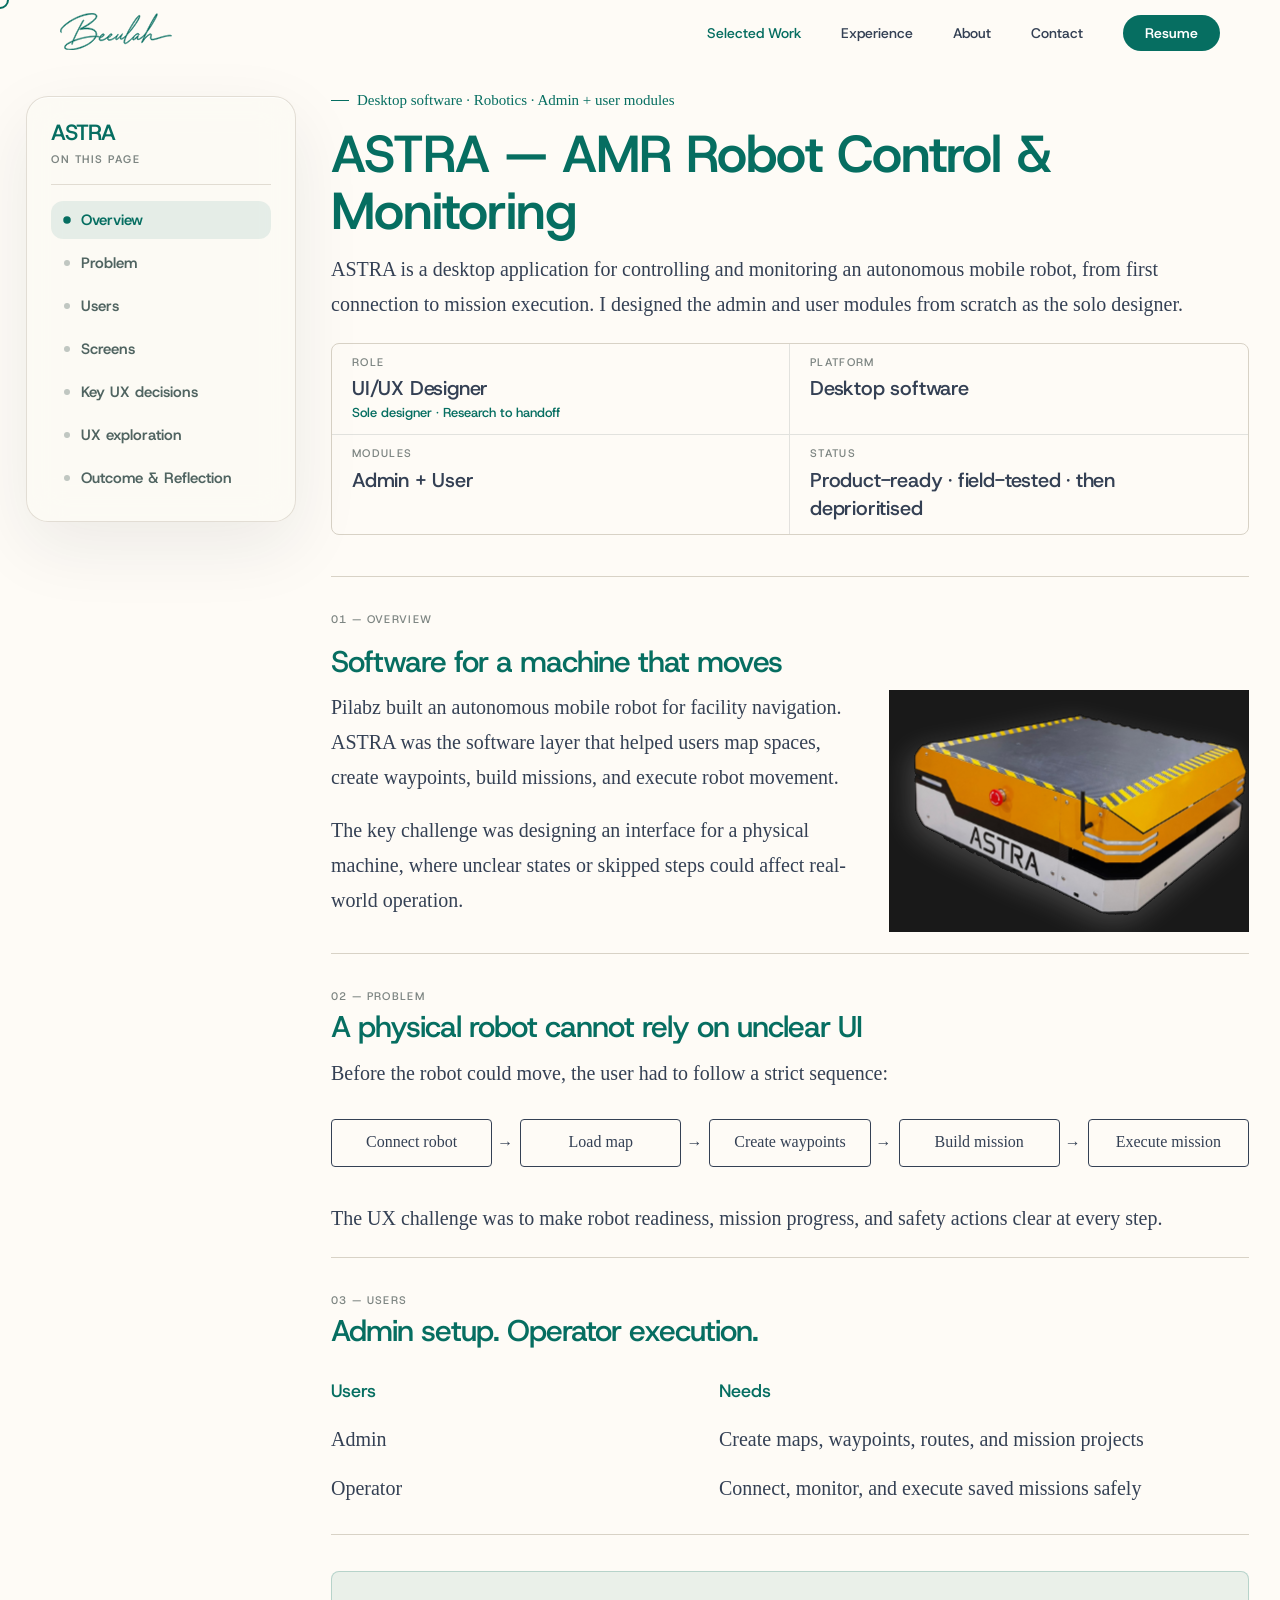
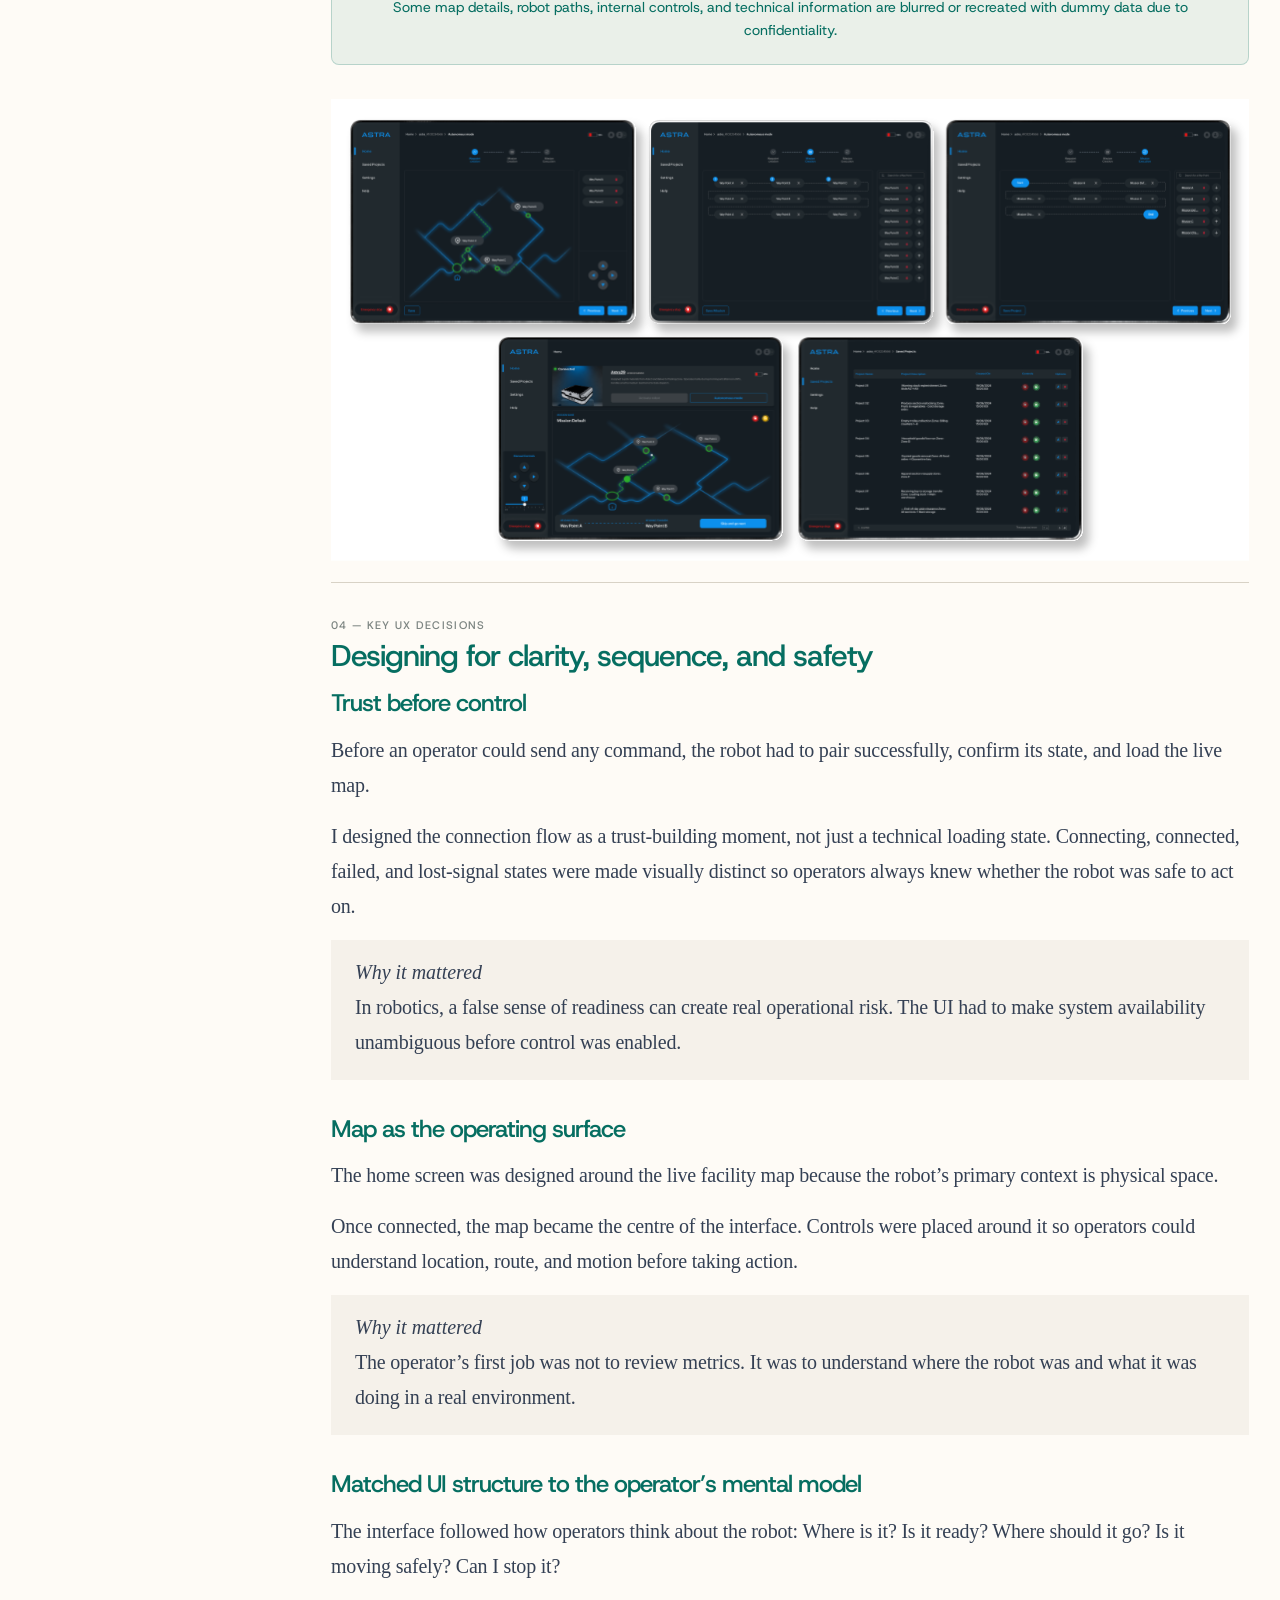
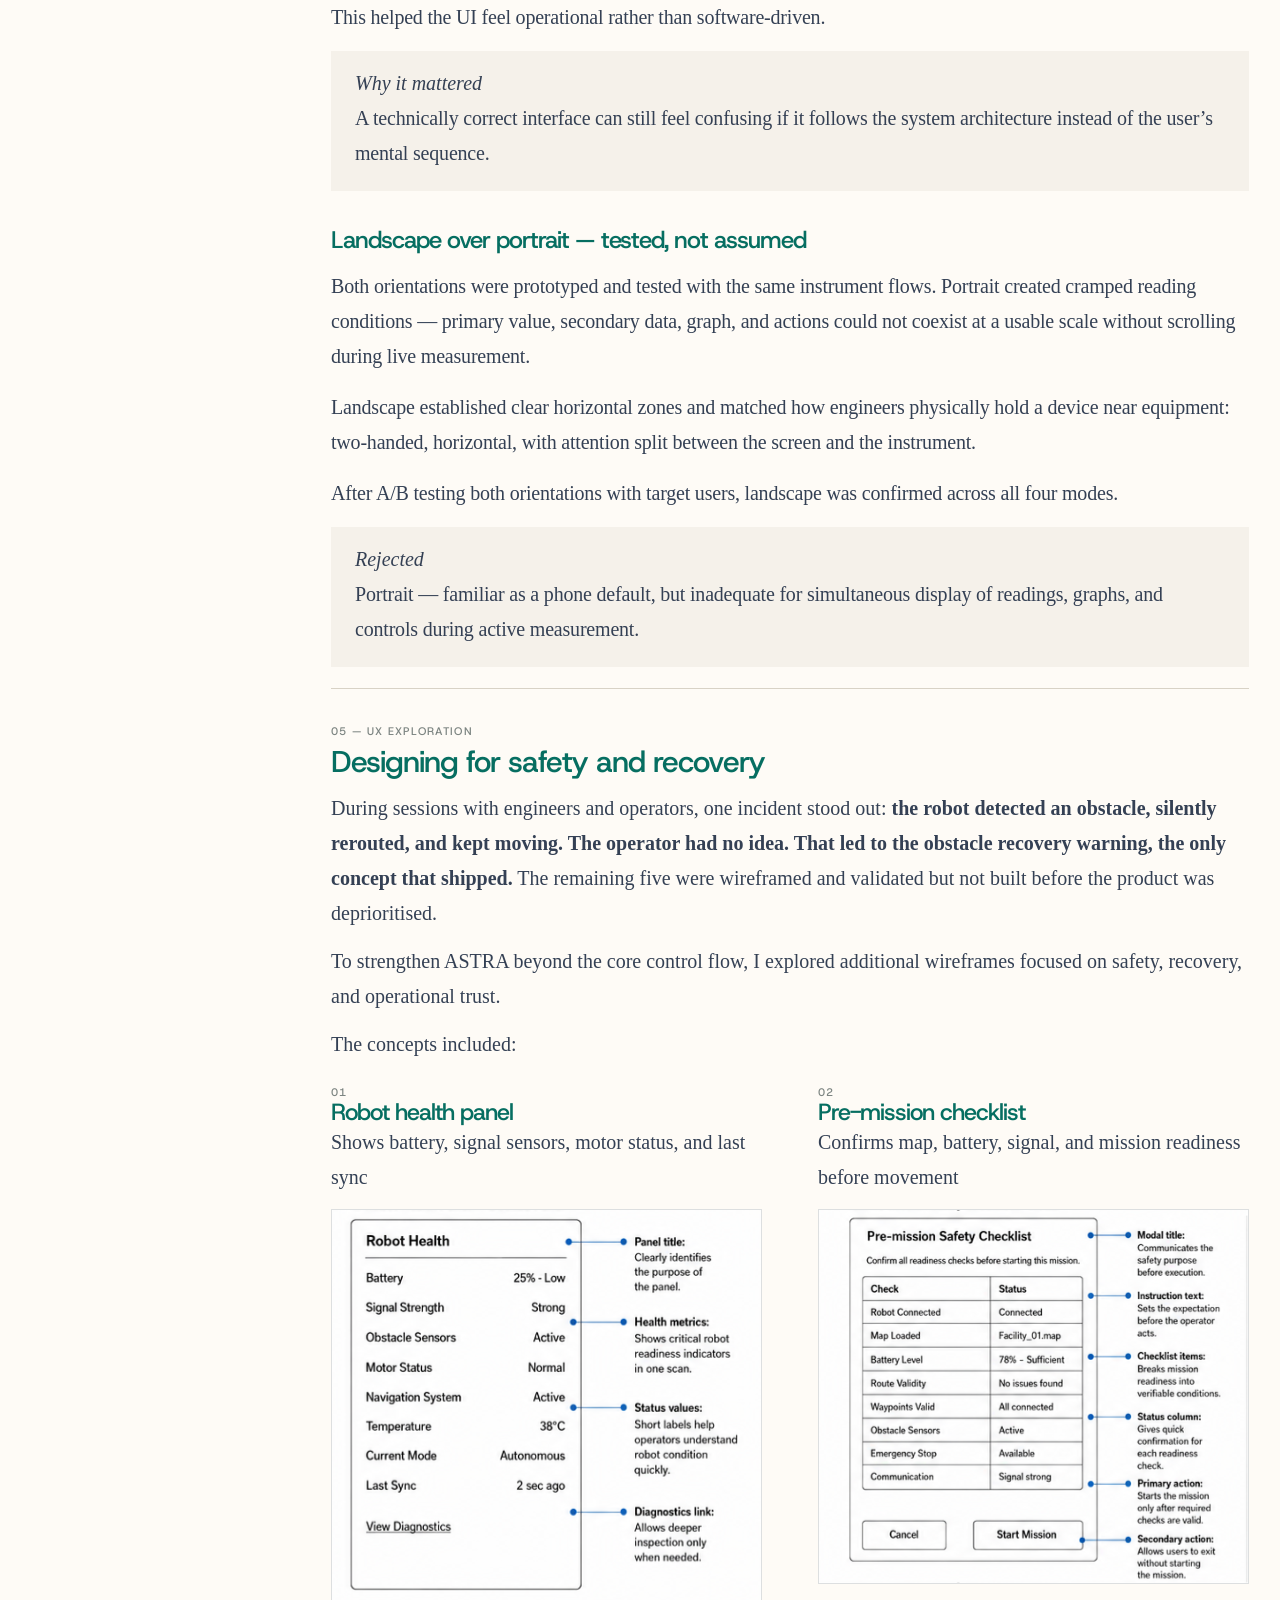
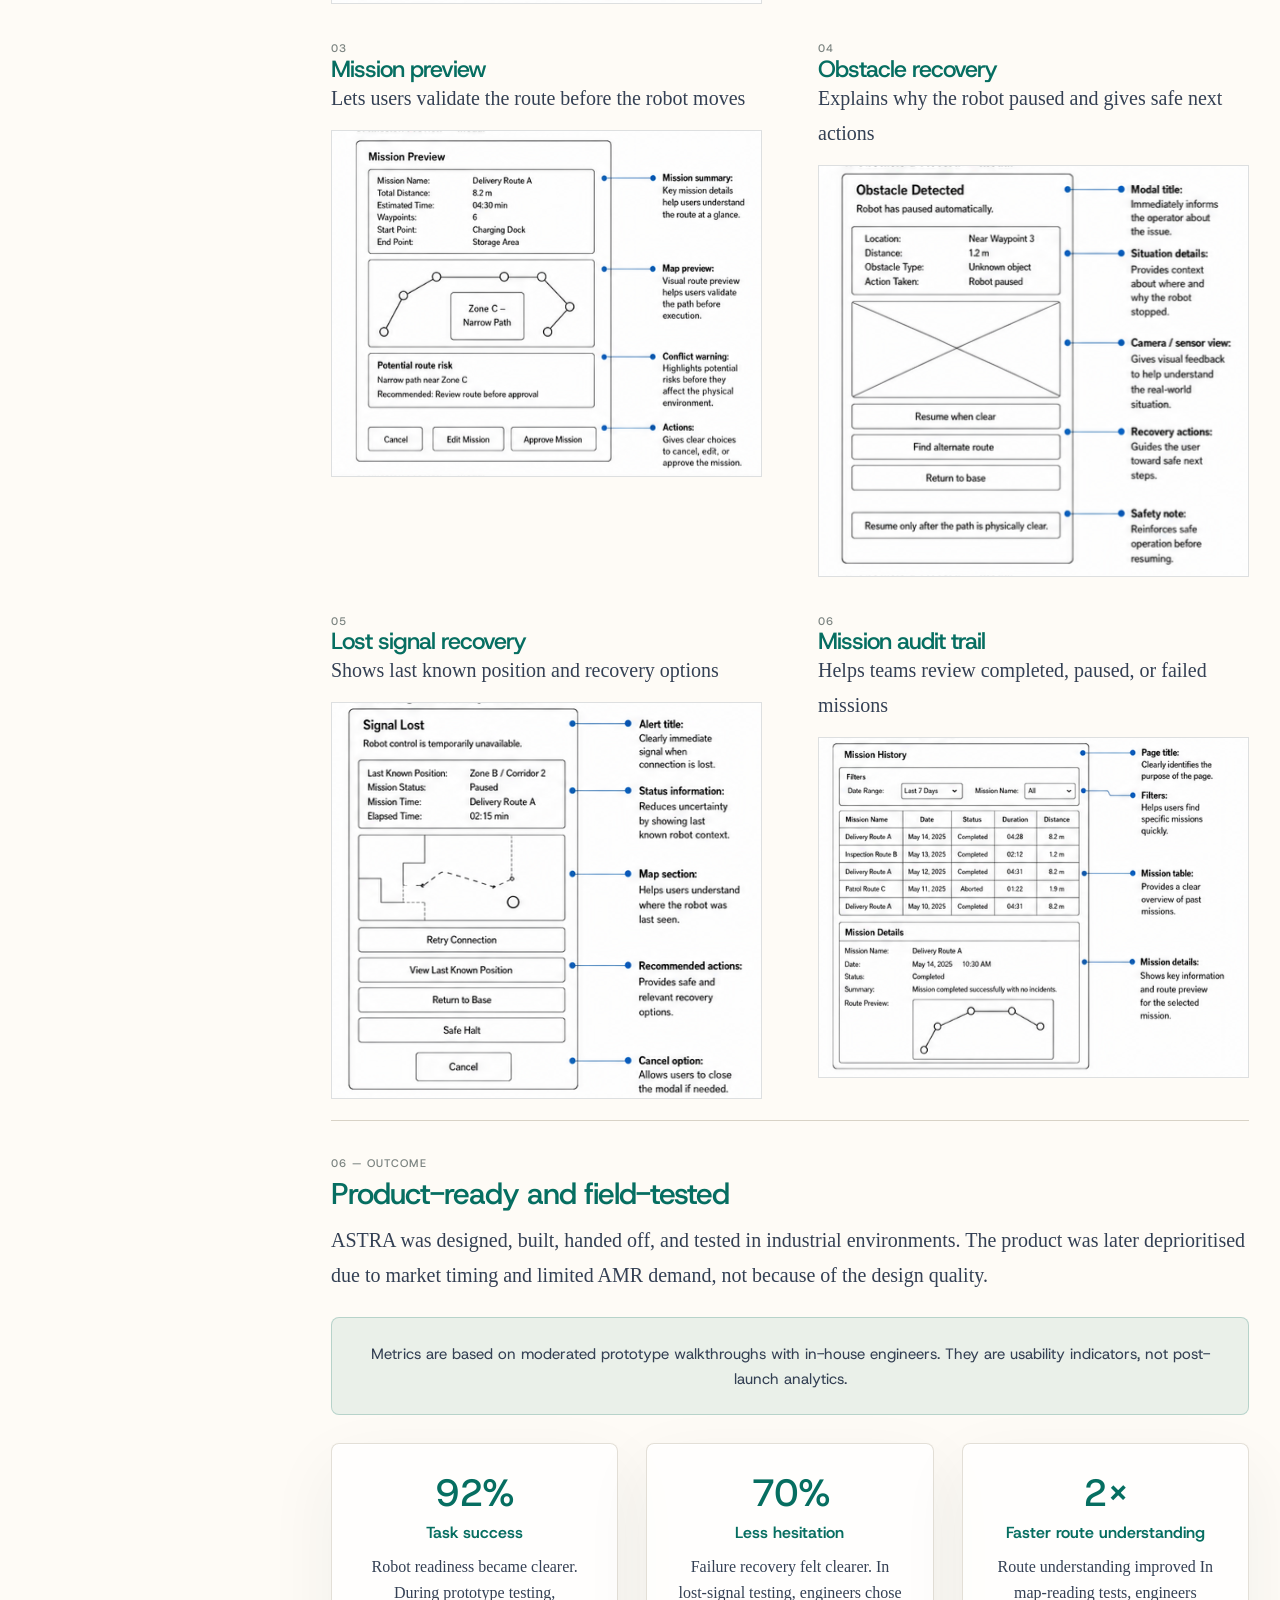
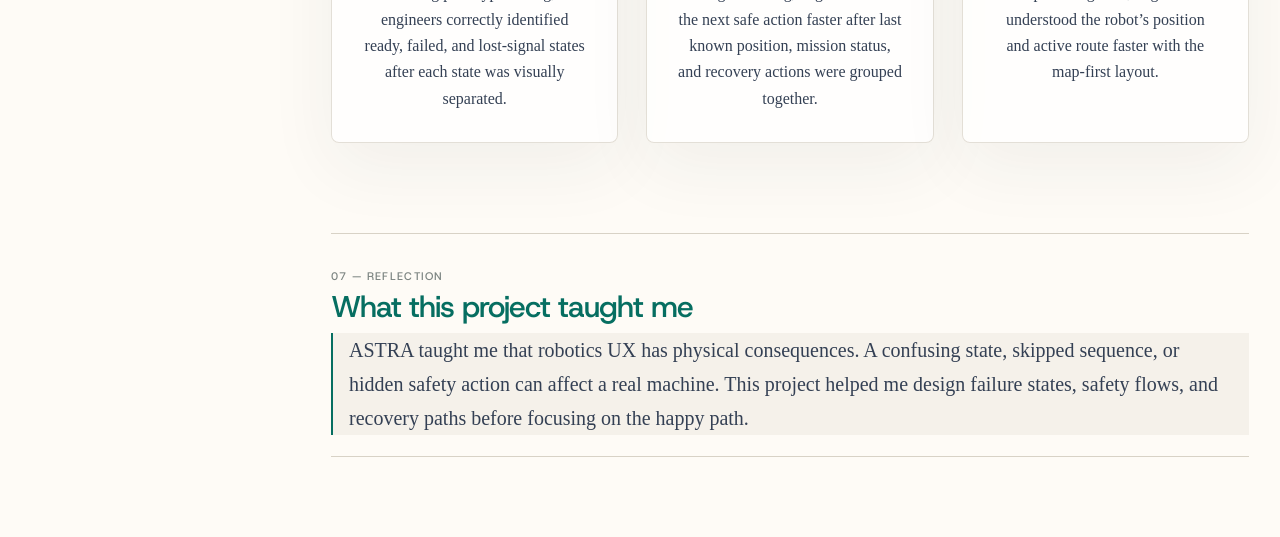
==== commit 560d7d0c: "Your message" ====
--- a/astra.html
+++ b/astra.html
@@ -29,7 +29,7 @@
         <li><a href="index.html#career" class="nav-link">Experience</a></li>
         <li><a href="index.html#about" class="nav-link">About</a></li>
         <li><a href="index.html#contact" class="nav-link">Contact</a></li>
-        <li><a href="#" class="nav-resume">Resume</a></li>
+        <li><a href="assets/Beeulah-Marry-Resume.pdf" target="_blank" rel="noopener noreferrer" class="nav-resume"> Resume</a></li>
       </ul>
 
       <button class="nav-hamburger" id="navHamburger">
@@ -49,6 +49,7 @@
         <li><a href="index.html#career">Experience</a></li>
         <li><a href="index.html#about">About</a></li>
         <li><a href="index.html#contact">Contact</a></li>
+        <li><a href="assets/Beeulah-Marry-Resume.pdf" target="_blank" rel="noopener noreferrer" class="nav-resume"> Resume</a></li>
       </ul>
     </div>
 
@@ -256,6 +257,41 @@
         </p>
       </div>
     </article>
+
+    <article class="choice-card">
+  <div class="choice-body">
+    <span class="dot"></span>
+    <div>
+      <h3>Landscape over portrait — tested, not assumed</h3>
+
+      <p>
+        Both orientations were prototyped and tested with the same instrument flows.
+        Portrait created cramped reading conditions — primary value, secondary data,
+        graph, and actions could not coexist at a usable scale without scrolling during
+        live measurement.
+      </p>
+
+      <p>
+        Landscape established clear horizontal zones and matched how engineers physically
+        hold a device near equipment: two-handed, horizontal, with attention split between
+        the screen and the instrument.
+      </p>
+
+      <p>
+        After A/B testing both orientations with target users, landscape was confirmed
+        across all four modes.
+      </p>
+    </div>
+  </div>
+
+  <div class="choice-note muted">
+    <b>Rejected</b>
+    <p>
+      Portrait — familiar as a phone default, but inadequate for simultaneous display of
+      readings, graphs, and controls during active measurement.
+    </p>
+  </div>
+</article>
   </div>
 </section>
 
--- a/styles2.css
+++ b/styles2.css
@@ -2074,4 +2074,25 @@
   .astra-overview {
     grid-template-columns: minmax(0, 1fr) 420px;
   }
+}
+
+.nav-drawer-close {
+  appearance: none;
+  -webkit-appearance: none;
+  background: transparent;
+  border: none;
+  color: #111111;
+  font: inherit;
+  cursor: pointer;
+  box-shadow: none;
+  outline: none;
+}
+
+.nav-drawer-close:focus,
+.nav-drawer-close:active,
+.nav-drawer-close:hover {
+  color: #111111;
+  background: transparent;
+  box-shadow: none;
+  outline: none;
 }
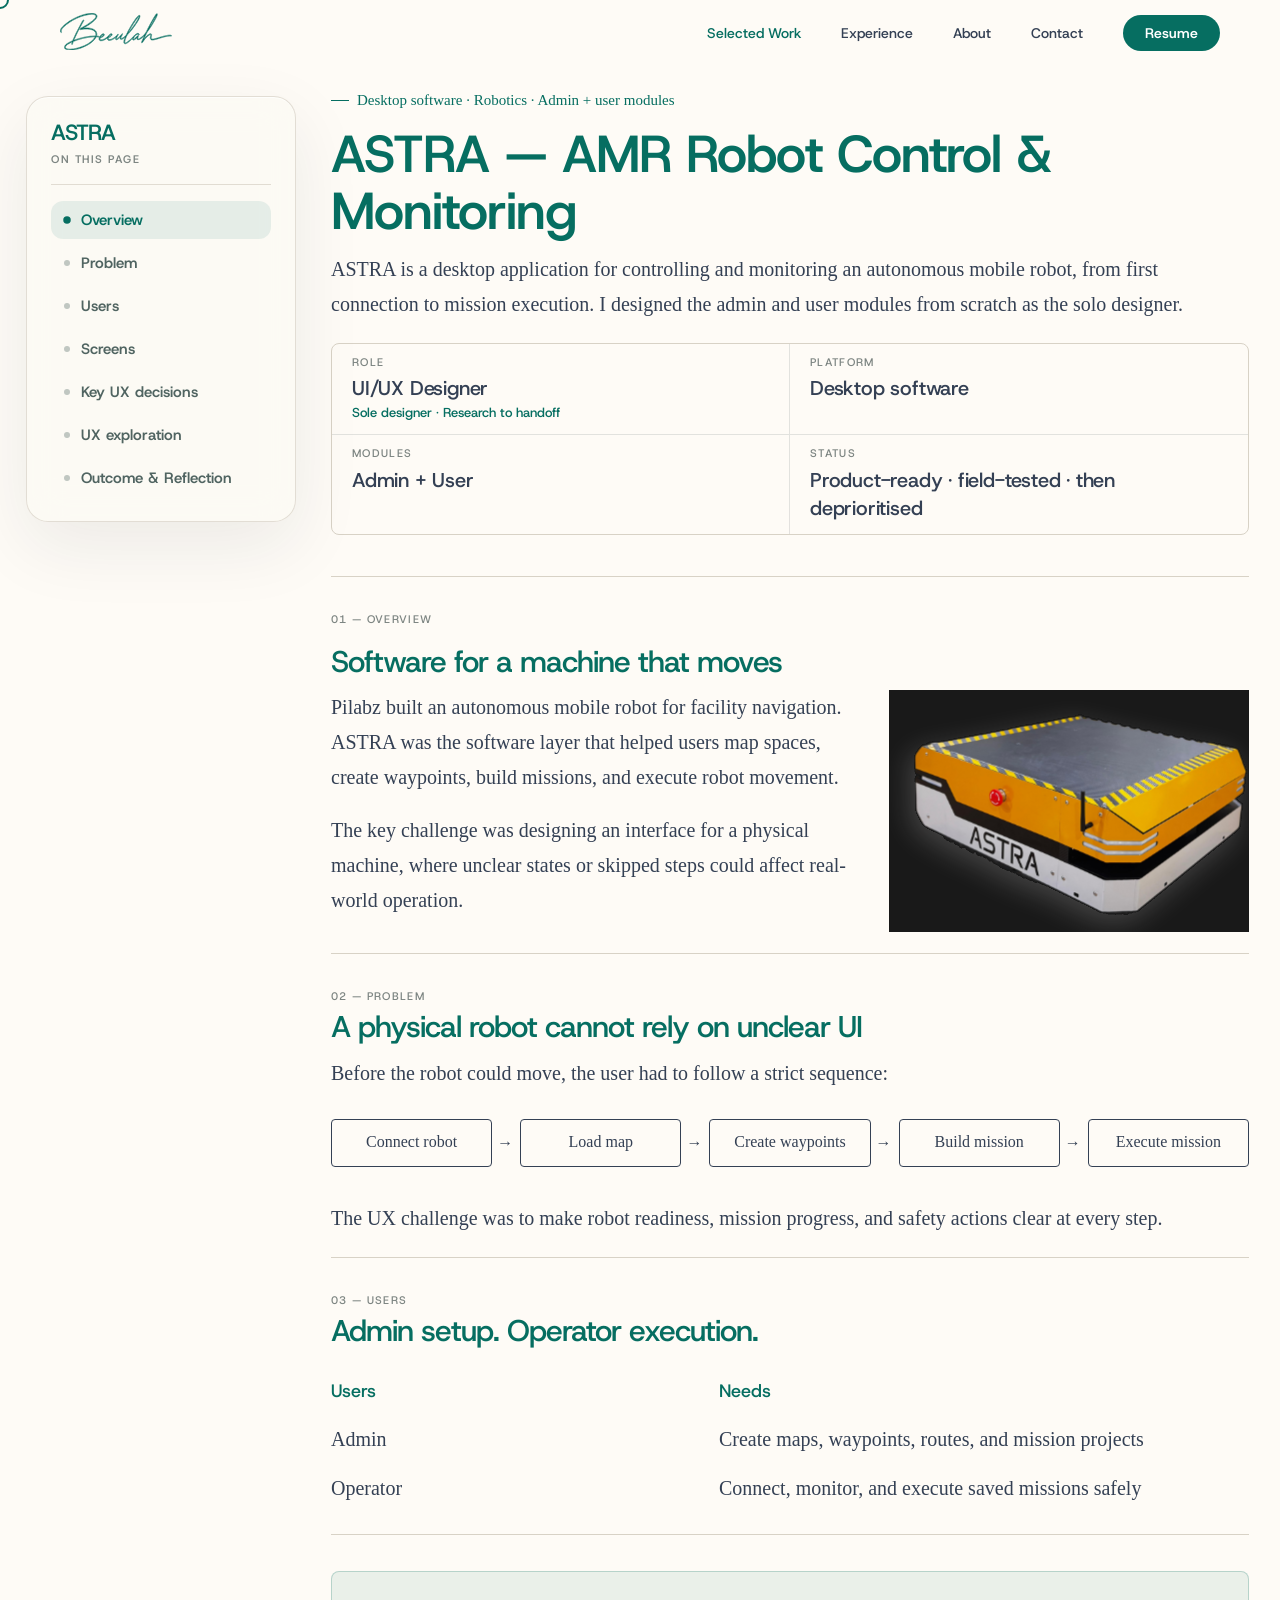
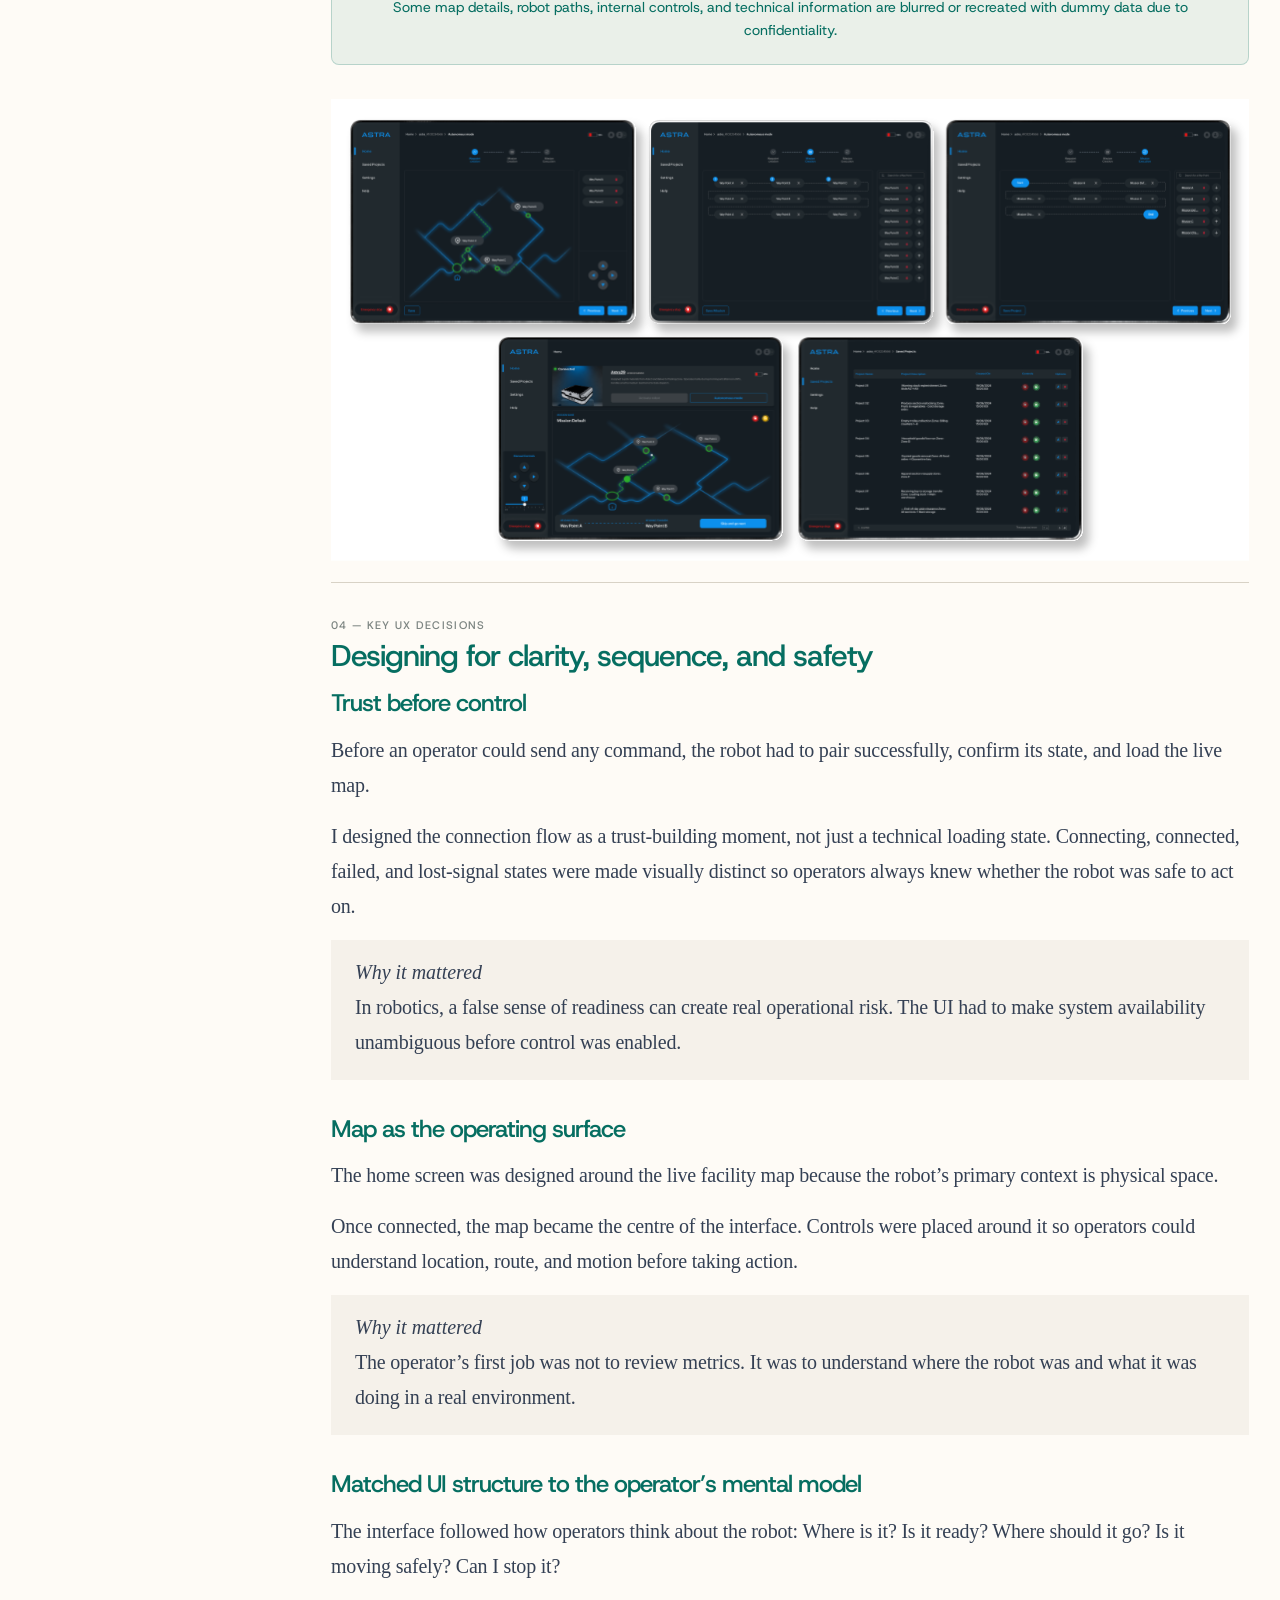
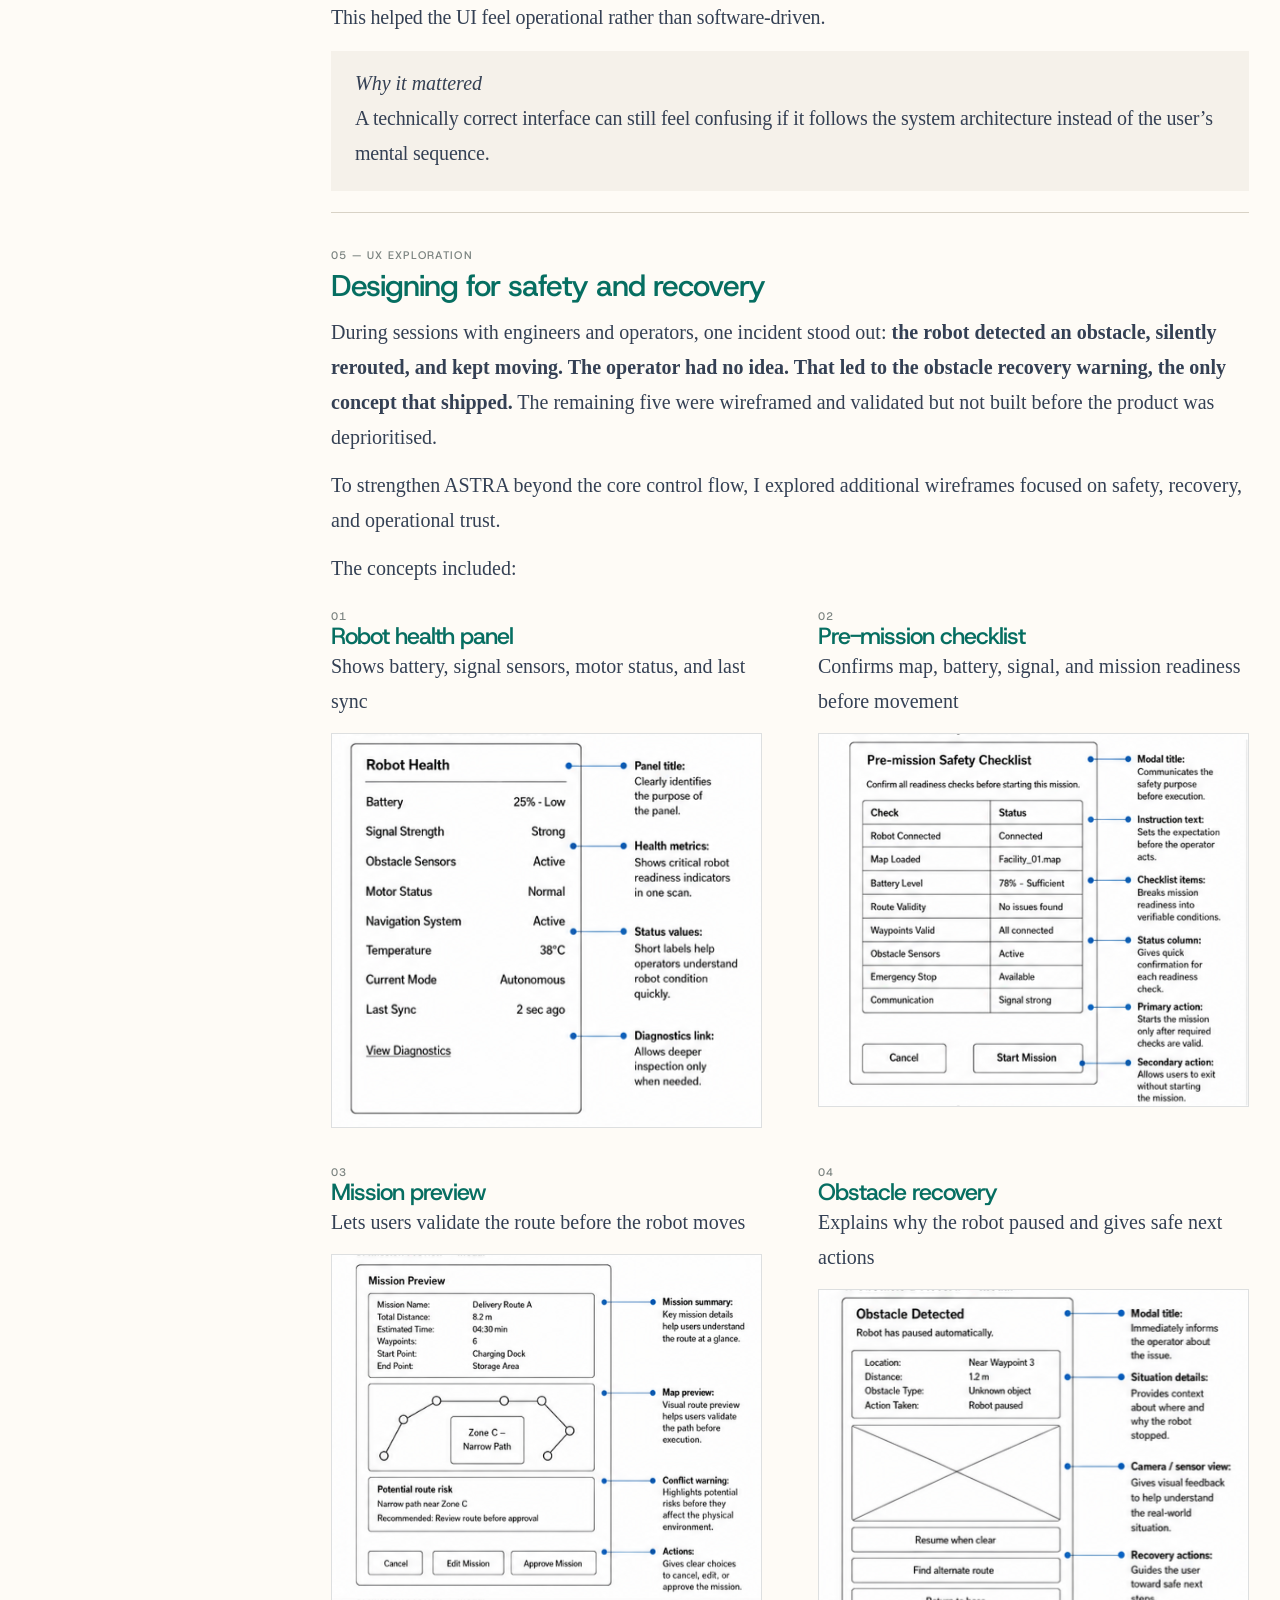
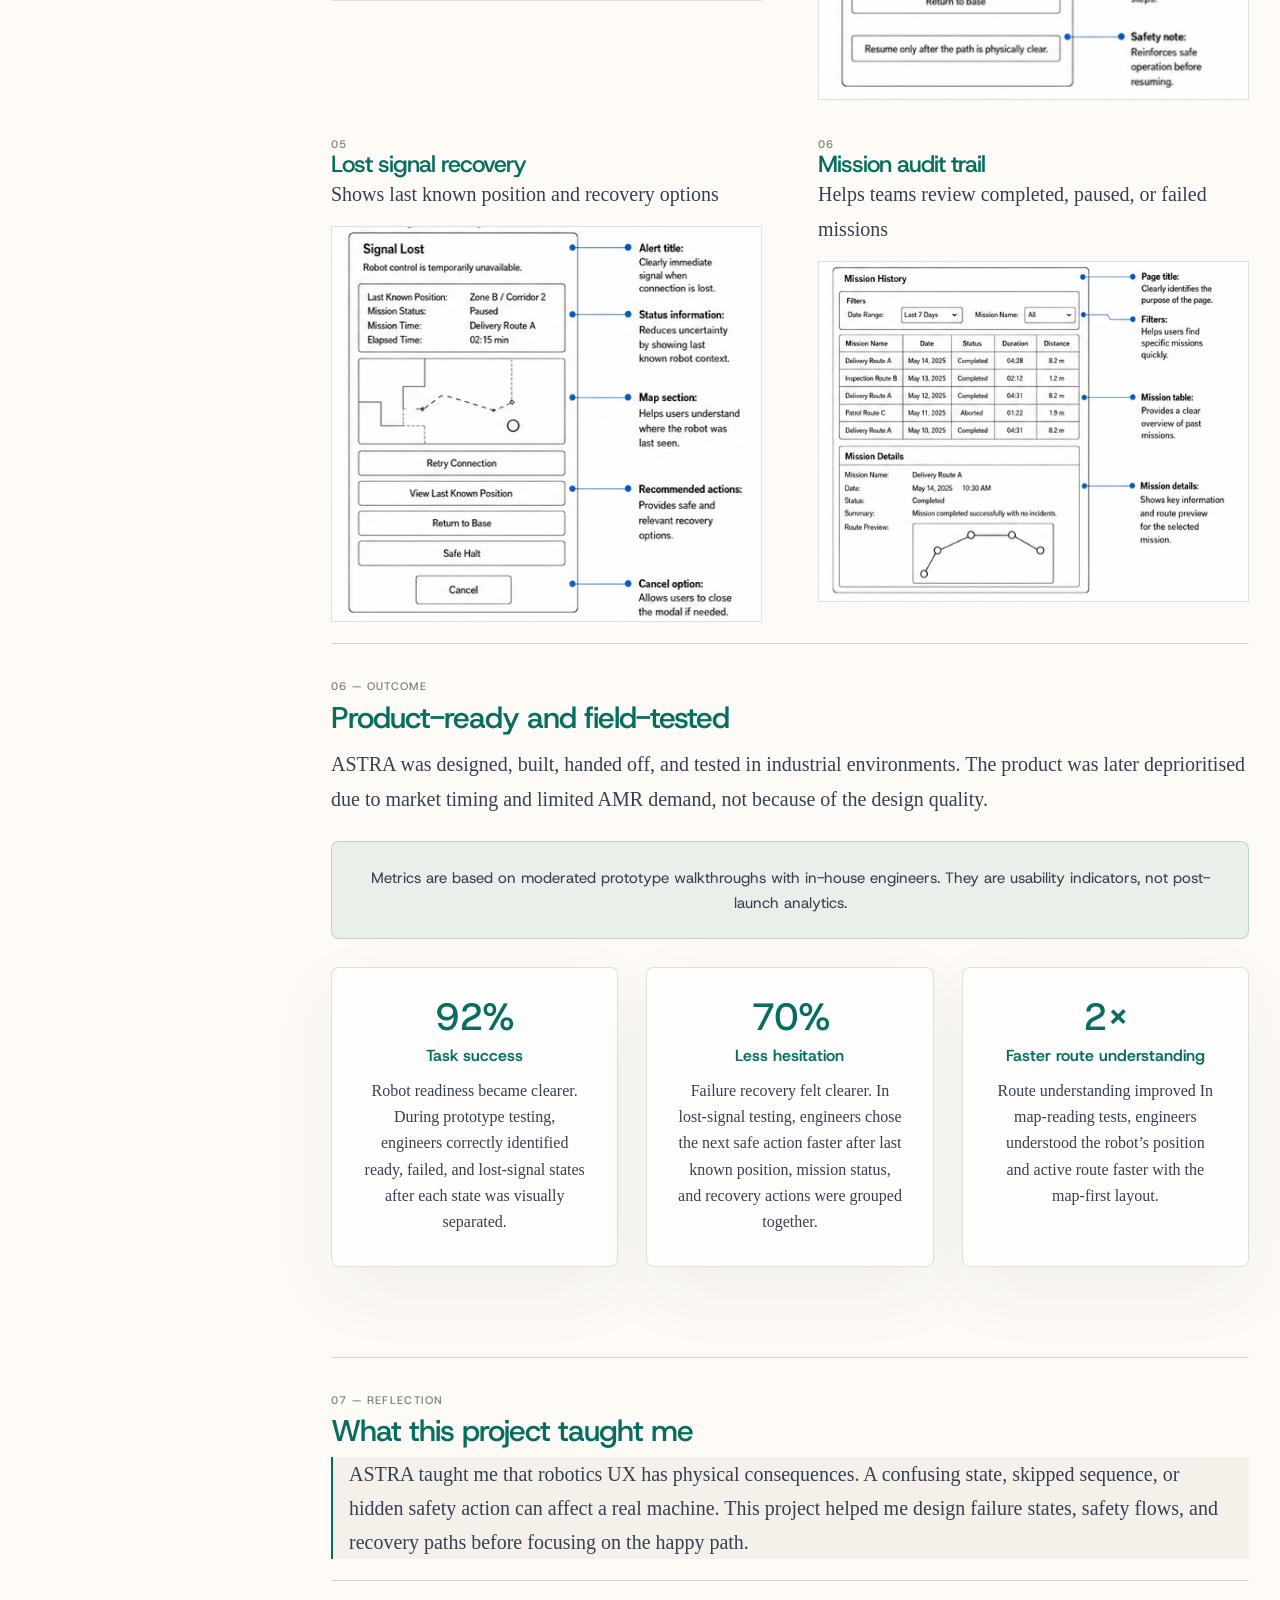
==== commit 389eb0b3: "Your message" ====
--- a/astra.html
+++ b/astra.html
@@ -257,41 +257,7 @@
         </p>
       </div>
     </article>
-
-    <article class="choice-card">
-  <div class="choice-body">
-    <span class="dot"></span>
-    <div>
-      <h3>Landscape over portrait — tested, not assumed</h3>
-
-      <p>
-        Both orientations were prototyped and tested with the same instrument flows.
-        Portrait created cramped reading conditions — primary value, secondary data,
-        graph, and actions could not coexist at a usable scale without scrolling during
-        live measurement.
-      </p>
-
-      <p>
-        Landscape established clear horizontal zones and matched how engineers physically
-        hold a device near equipment: two-handed, horizontal, with attention split between
-        the screen and the instrument.
-      </p>
-
-      <p>
-        After A/B testing both orientations with target users, landscape was confirmed
-        across all four modes.
-      </p>
-    </div>
-  </div>
-
-  <div class="choice-note muted">
-    <b>Rejected</b>
-    <p>
-      Portrait — familiar as a phone default, but inadequate for simultaneous display of
-      readings, graphs, and controls during active measurement.
-    </p>
-  </div>
-</article>
+    
   </div>
 </section>
 
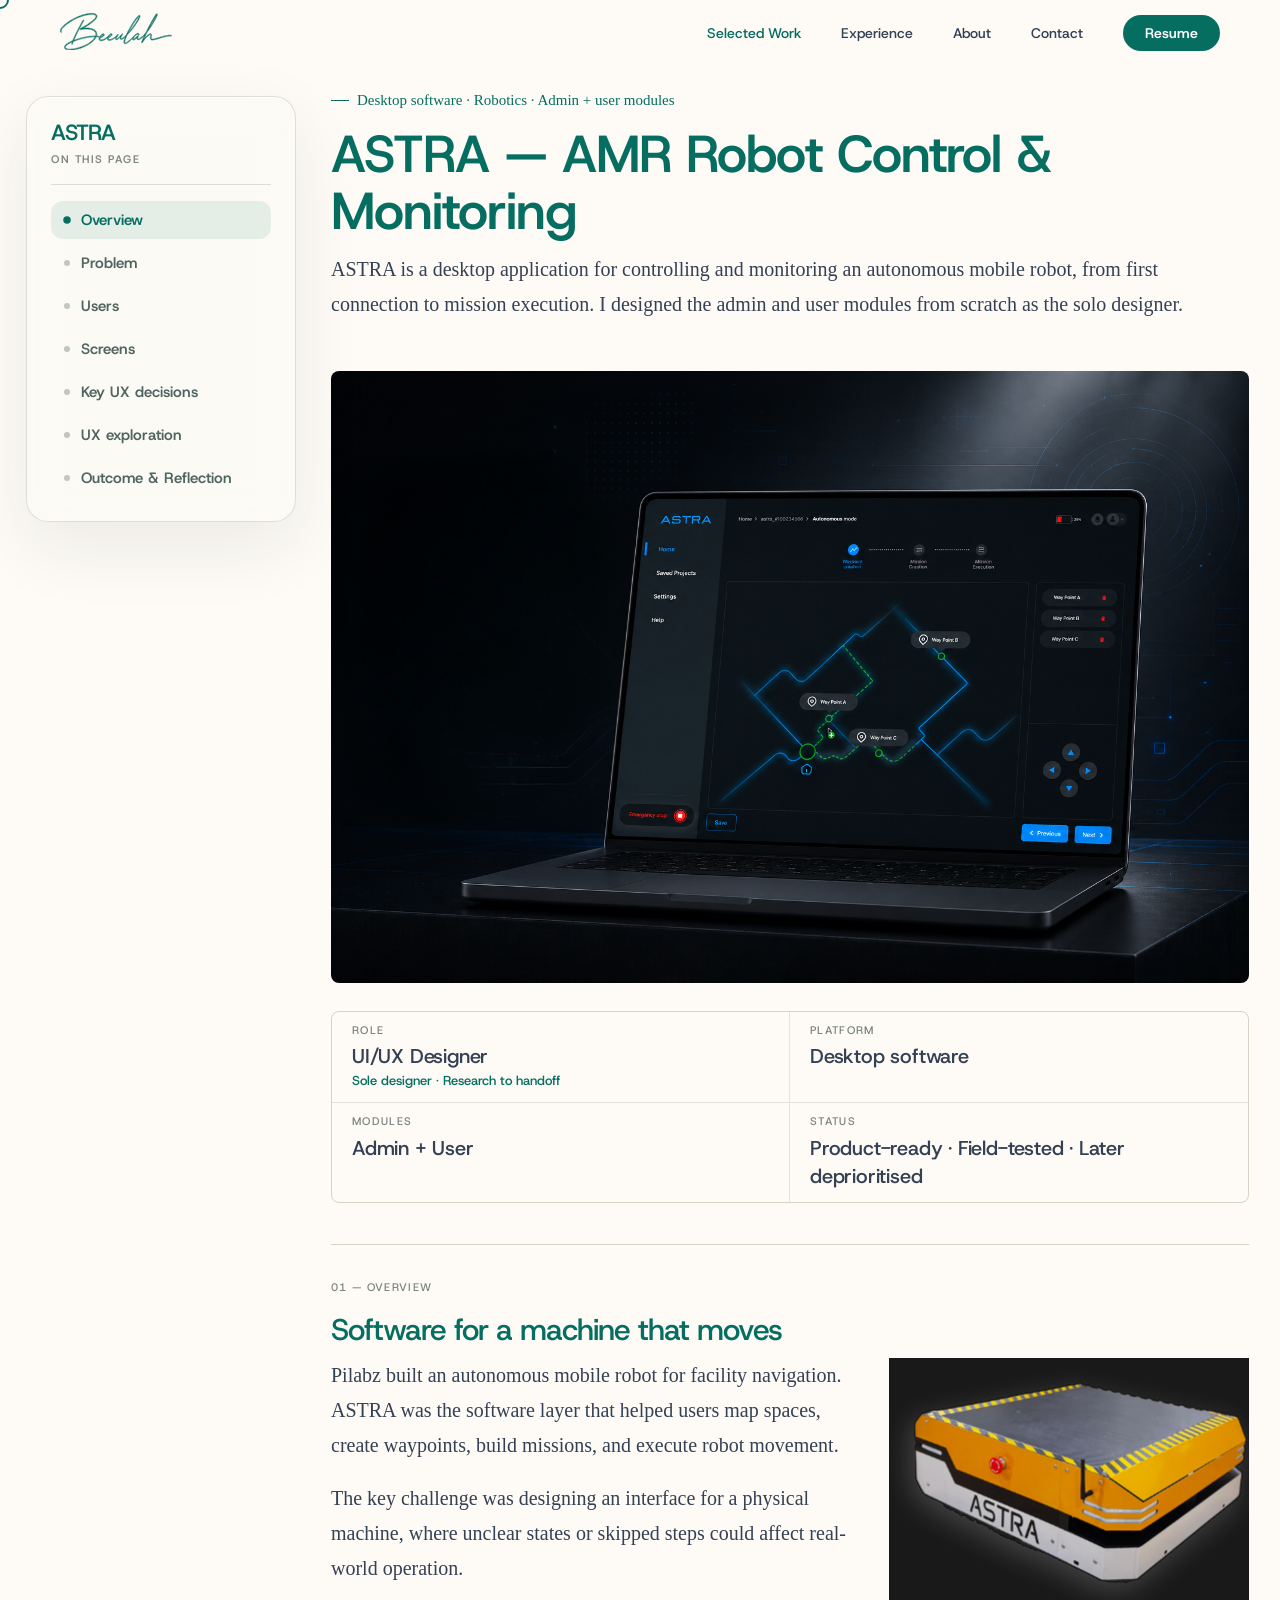
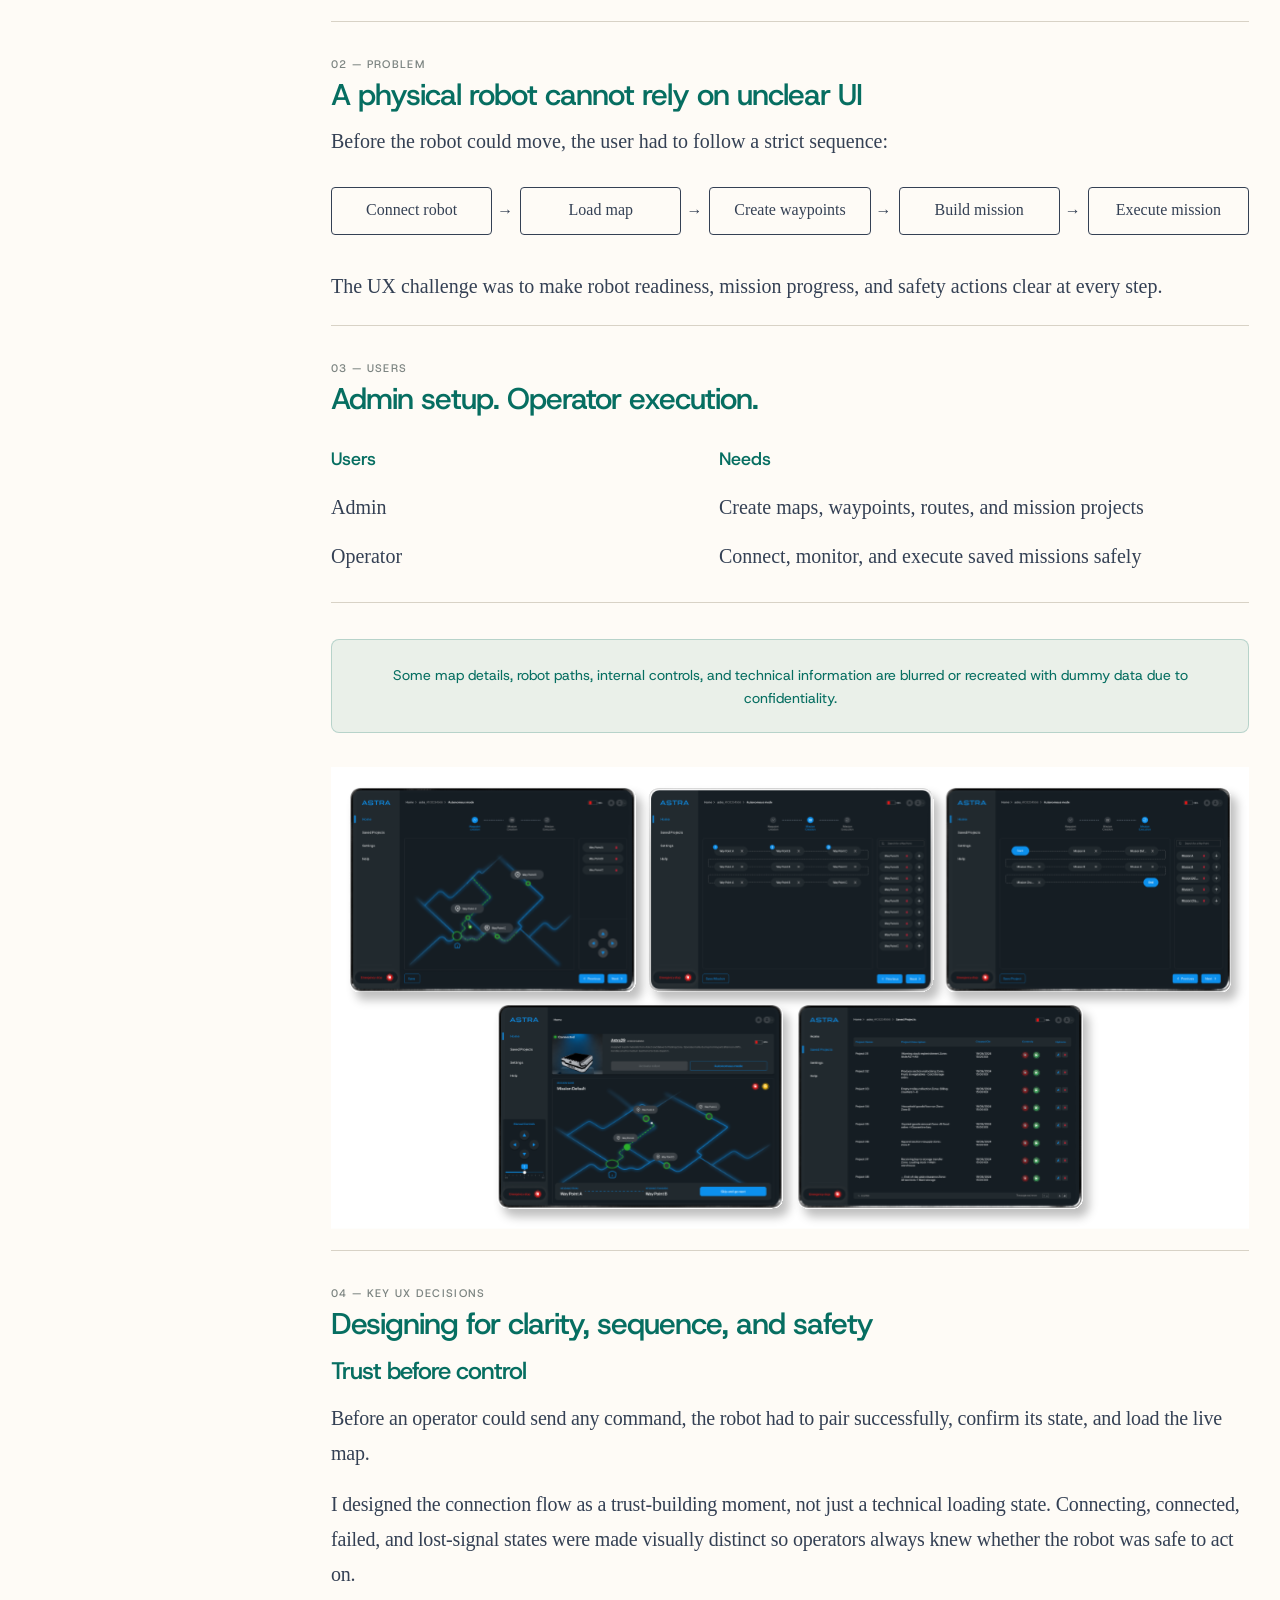
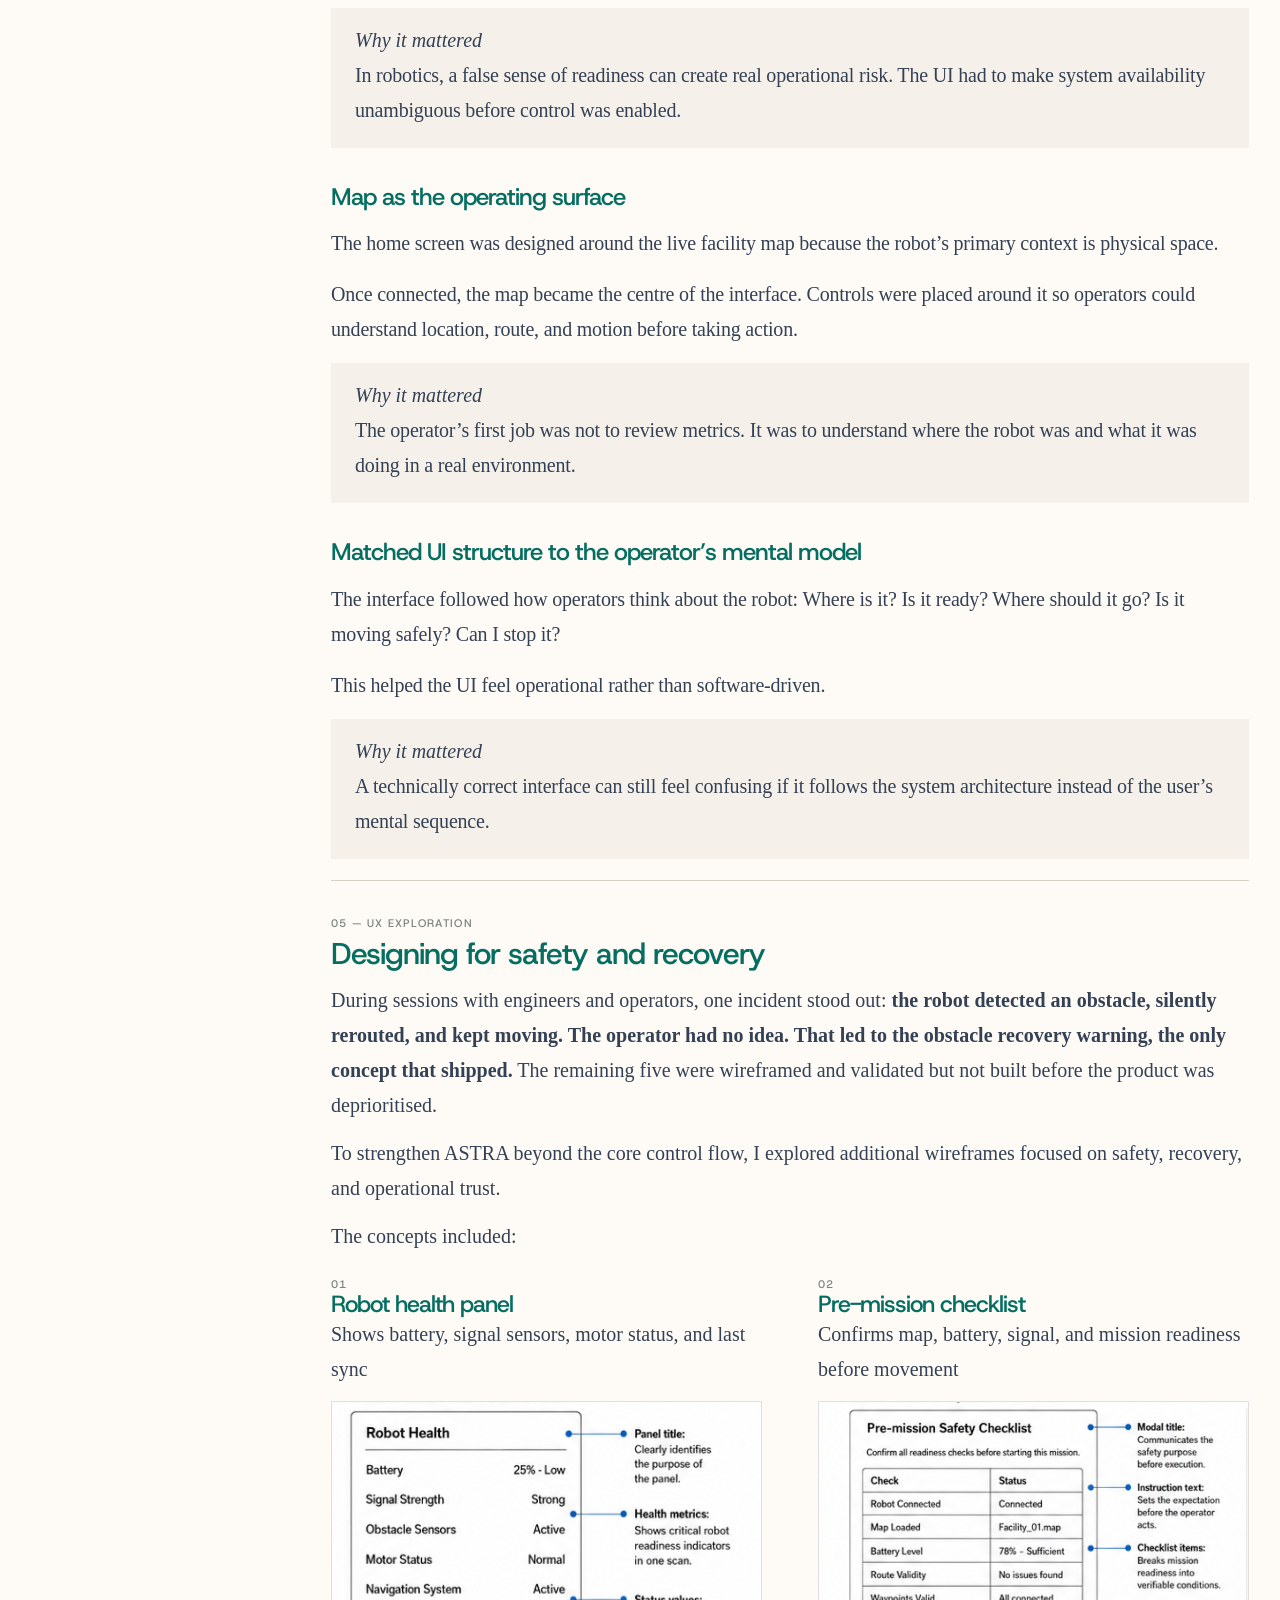
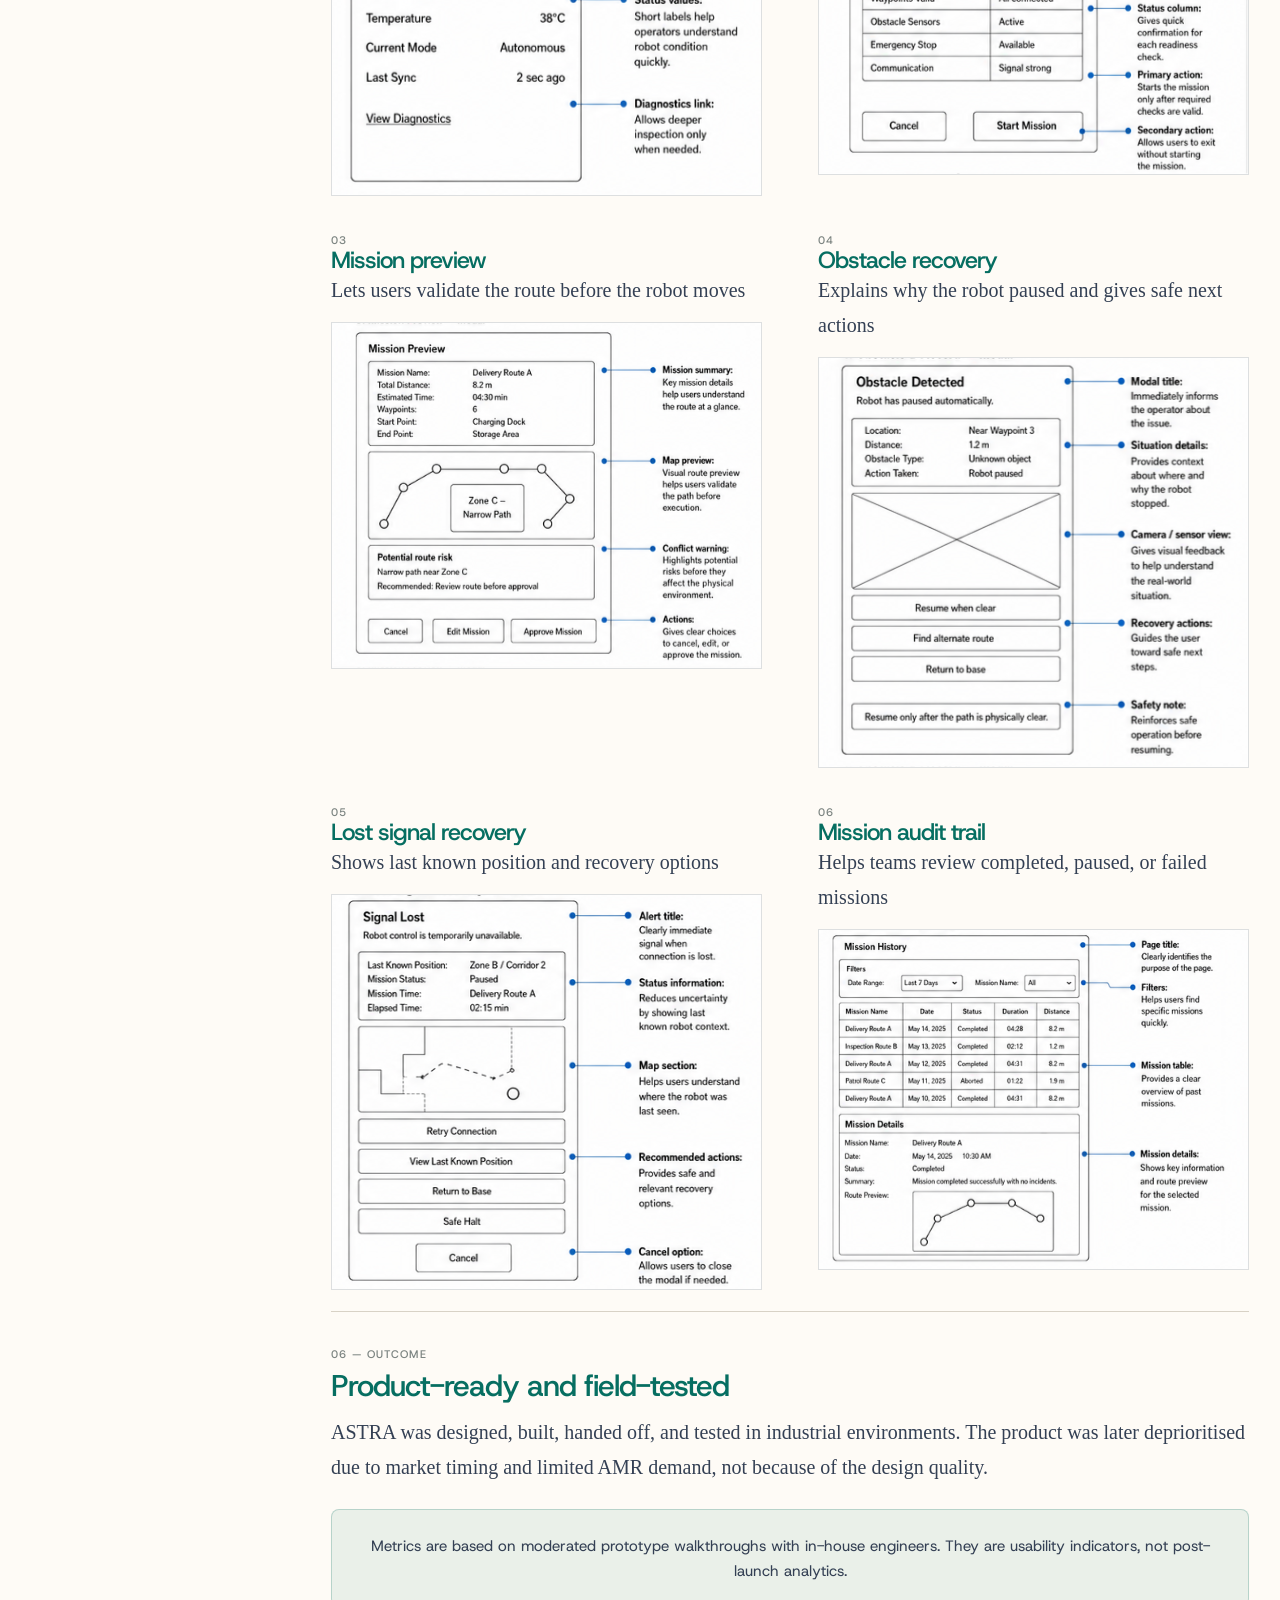
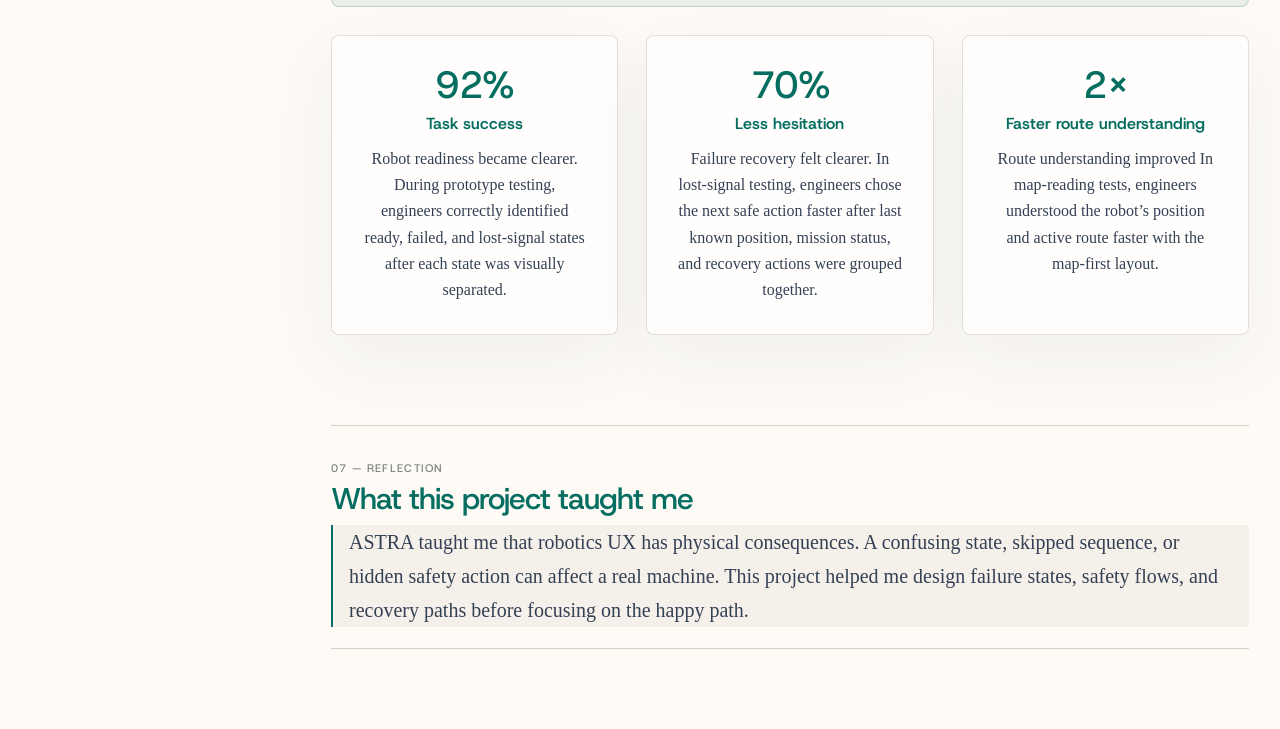
==== commit a06377e6: "lastupdatejune24" ====
--- a/astra.html
+++ b/astra.html
@@ -74,36 +74,51 @@
     <main class="case-study astra-case">
       <!-- HERO -->
       <header class="hero shell" id="overview">
-        <p class="eyebrow"><span></span> Desktop software · Robotics · Admin + user modules</p>
-        <h1>ASTRA — AMR Robot Control &amp;<br />Monitoring</h1>
-        <p class="lede">
-          ASTRA is a desktop application for controlling and monitoring an autonomous mobile robot, from first
-          connection to mission execution. I designed the admin and user modules from scratch as the solo
-          designer.
-        </p>
-
-        <dl class="project-meta">
-          <div>
-  <dt>Role</dt>
-  <dd>
-    UI/UX Designer
-    <span class="role-subtext">Sole designer · Research to handoff</span>
-  </dd>
-</div>
-          <div>
-            <dt>Platform</dt>
-            <dd>Desktop software</dd>
-          </div>
-          <div>
-            <dt>Modules</dt>
-            <dd>Admin + User</dd>
-          </div>
-          <div>
-            <dt>Status</dt>
-            <dd>Product-ready · field-tested · then deprioritised</dd>
-          </div>
-        </dl>
-      </header>
+  <p class="eyebrow">
+    <span></span>
+    Desktop software · Robotics · Admin + user modules
+  </p>
+
+  <h1>ASTRA — AMR Robot Control &amp;<br />Monitoring</h1>
+
+  <p class="lede">
+    ASTRA is a desktop application for controlling and monitoring an autonomous mobile robot,
+    from first connection to mission execution. I designed the admin and user modules from
+    scratch as the solo designer.
+  </p>
+
+  <figure class="case-hero-image">
+    <img
+      src="assets\ASTRA\hero-img.svg"
+      alt="ASTRA autonomous mobile robot control and monitoring interface"
+    />
+  </figure>
+
+  <dl class="project-meta">
+    <div>
+      <dt>Role</dt>
+      <dd>
+        UI/UX Designer
+        <span class="role-subtext">Sole designer · Research to handoff</span>
+      </dd>
+    </div>
+
+    <div>
+      <dt>Platform</dt>
+      <dd>Desktop software</dd>
+    </div>
+
+    <div>
+      <dt>Modules</dt>
+      <dd>Admin + User</dd>
+    </div>
+
+    <div>
+      <dt>Status</dt>
+      <dd>Product-ready · Field-tested · Later deprioritised</dd>
+    </div>
+  </dl>
+</header>
 
       <!-- OVERVIEW -->
       <section class="section shell astra-overview" id="overview-content">
--- a/styles2.css
+++ b/styles2.css
@@ -1080,6 +1080,19 @@
    ASTRA case-study additions
    Add at the bottom of styles2.css
    ============================================ */
+.case-hero-image {
+  width: 100%;
+  margin: 28px 0;
+  overflow: hidden;
+  border-radius: 8px;
+}
+
+.case-hero-image img {
+  width: 100%;
+  height: auto;
+  display: block;
+  object-fit: contain;
+} 
 
 .astra-overview {
   display: grid;
@@ -2095,4 +2108,5 @@
   background: transparent;
   box-shadow: none;
   outline: none;
-}+}
+
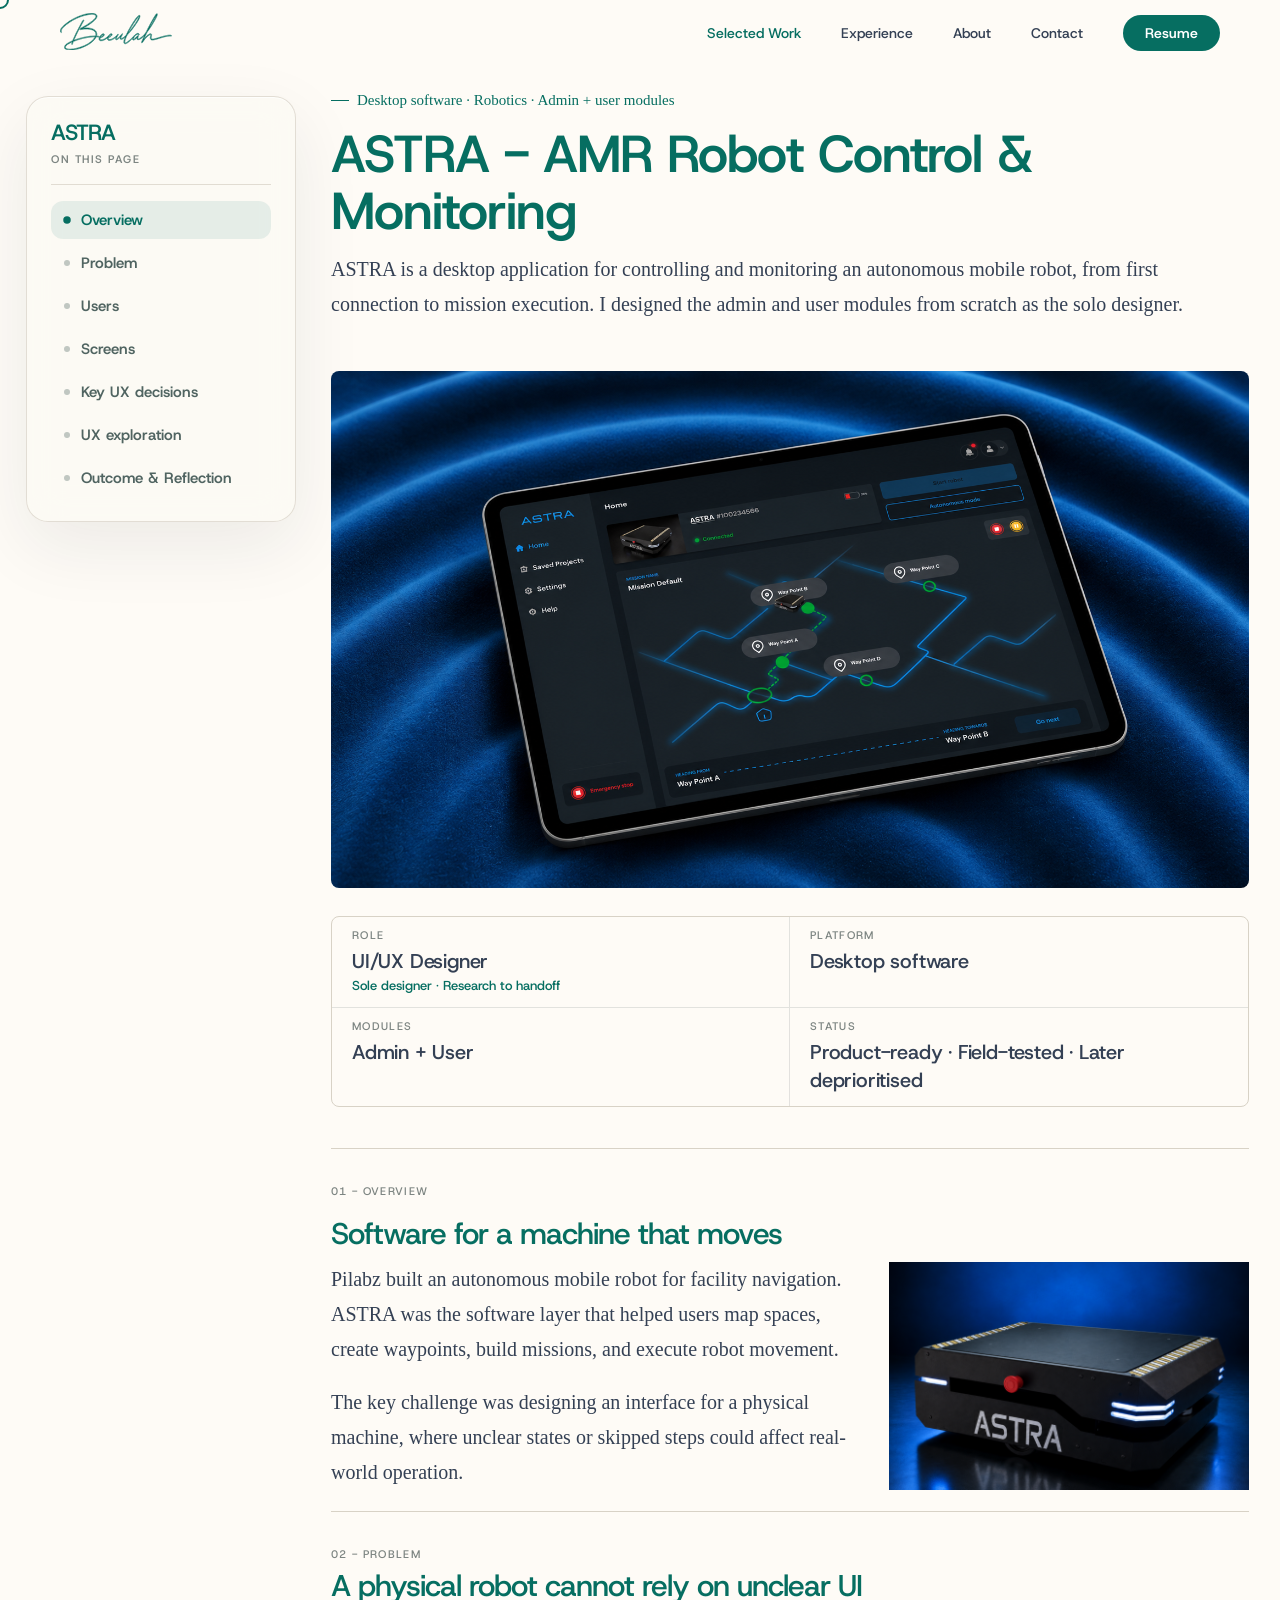
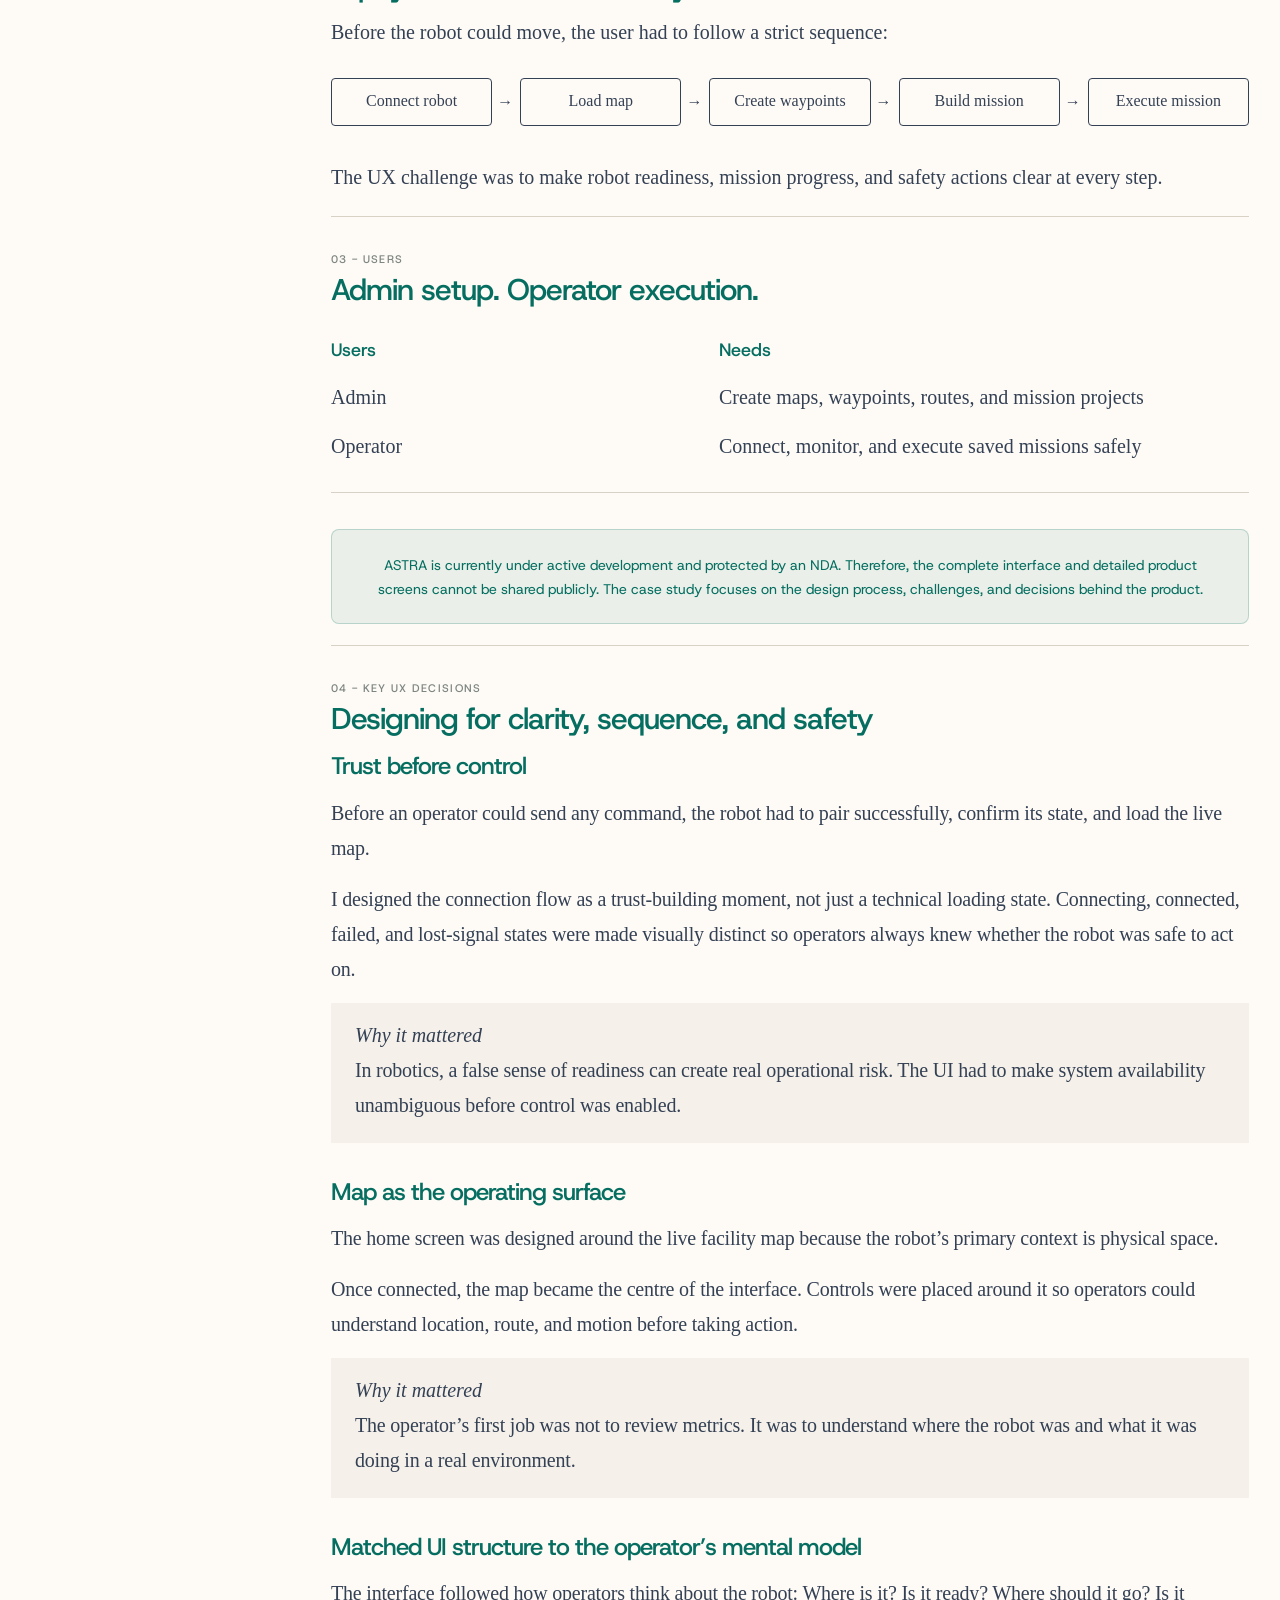
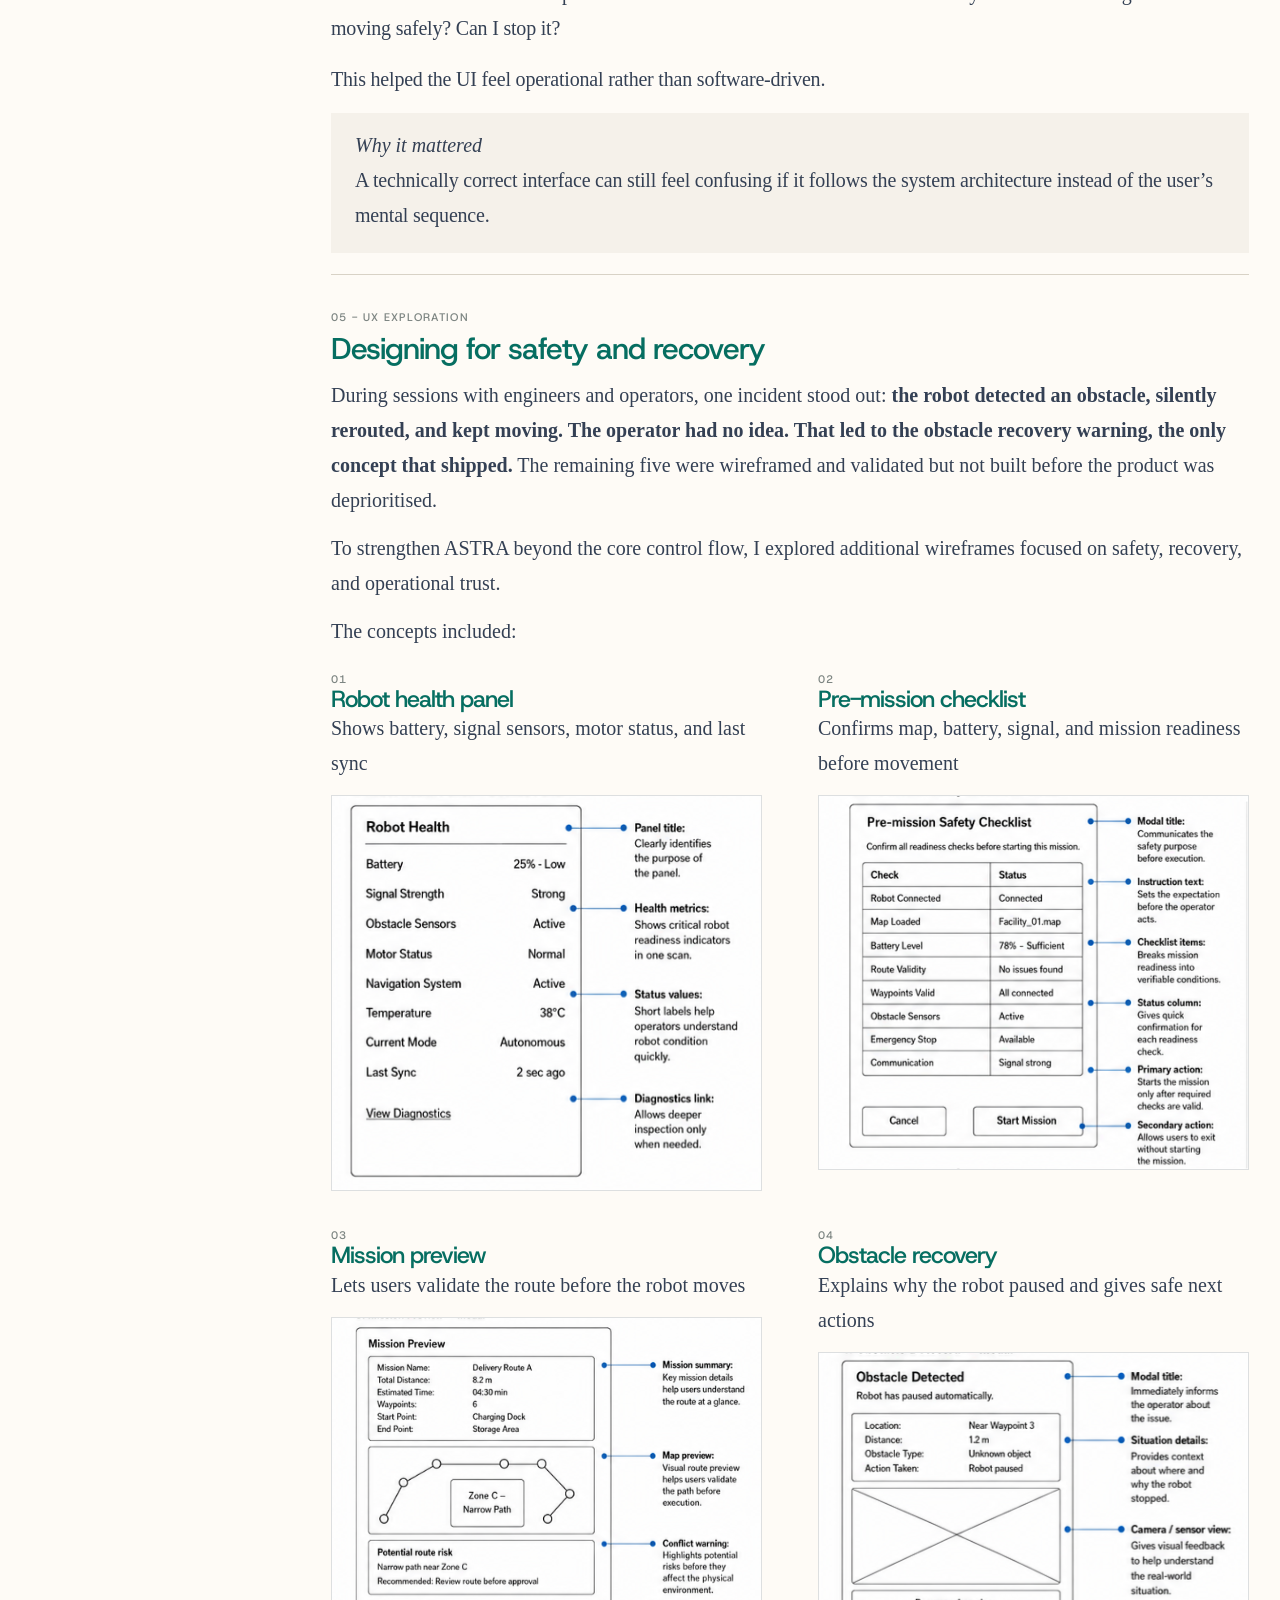
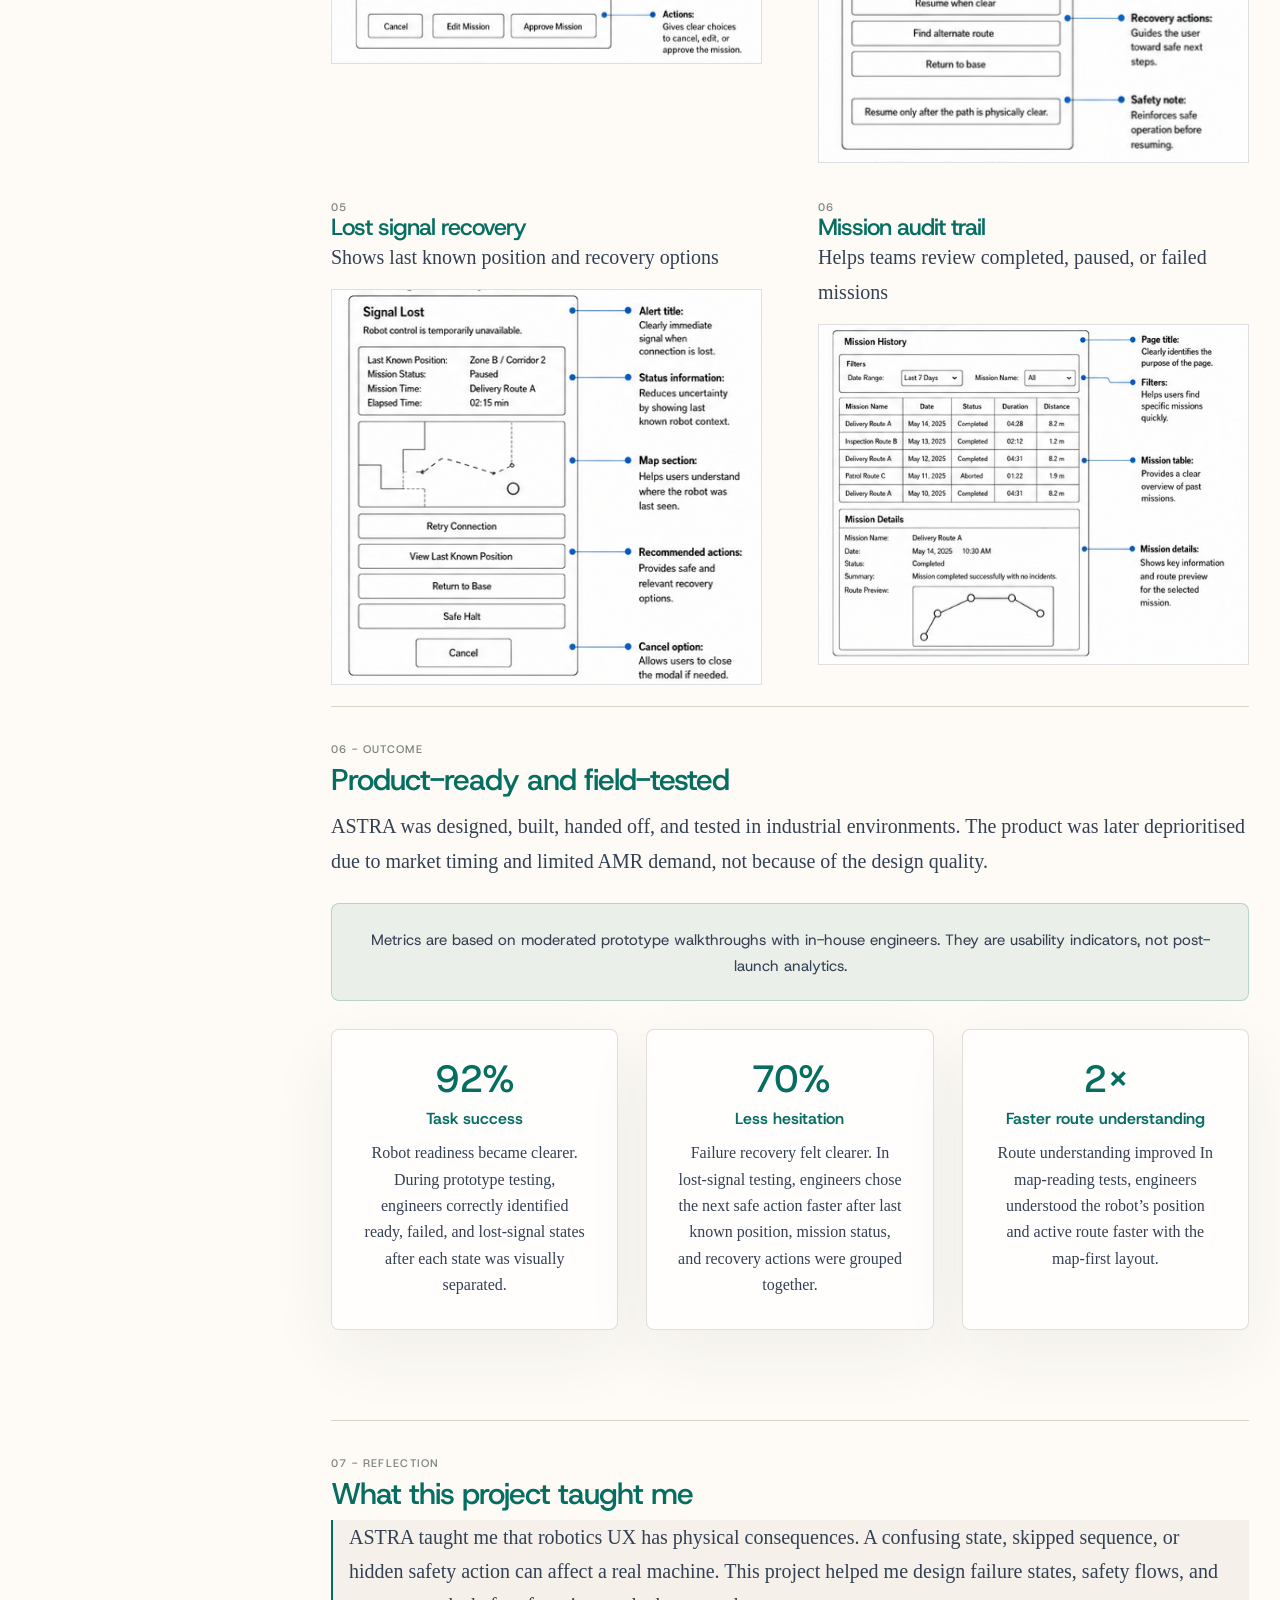
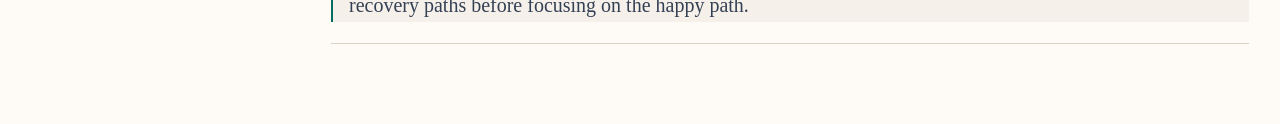
==== commit afee9345: "Update Lytmus and Agentic AI case studies" ====
--- a/astra.html
+++ b/astra.html
@@ -5,7 +5,7 @@
   <head>
     <meta charset="UTF-8" />
     <meta name="viewport" content="width=device-width, initial-scale=1.0" />
-    <title>ASTRA — AMR Robot Control & Monitoring</title>
+    <title>ASTRA - AMR Robot Control & Monitoring</title>
     <link rel="icon" type="image/svg+xml" href="assets/favicon.svg?v=2">
     <link rel="shortcut icon" href="assets/favicon.svg?v=2">
     <link rel="preconnect" href="https://fonts.googleapis.com" />
@@ -29,7 +29,7 @@
         <li><a href="index.html#career" class="nav-link">Experience</a></li>
         <li><a href="index.html#about" class="nav-link">About</a></li>
         <li><a href="index.html#contact" class="nav-link">Contact</a></li>
-        <li><a href="assets/Beeulah-Marry-Resume.pdf" target="_blank" rel="noopener noreferrer" class="nav-resume"> Resume</a></li>
+        <li><a href="assets/BeeulahDesigner Resume.pdf" target="_blank" rel="noopener noreferrer" class="nav-resume"> Resume</a></li>
       </ul>
 
       <button class="nav-hamburger" id="navHamburger">
@@ -49,7 +49,7 @@
         <li><a href="index.html#career">Experience</a></li>
         <li><a href="index.html#about">About</a></li>
         <li><a href="index.html#contact">Contact</a></li>
-        <li><a href="assets/Beeulah-Marry-Resume.pdf" target="_blank" rel="noopener noreferrer" class="nav-resume"> Resume</a></li>
+        <li><a href="assets/BeeulahDesigner Resume.pdf" target="_blank" rel="noopener noreferrer" class="nav-resume"> Resume</a></li>
       </ul>
     </div>
 
@@ -79,7 +79,7 @@
     Desktop software · Robotics · Admin + user modules
   </p>
 
-  <h1>ASTRA — AMR Robot Control &amp;<br />Monitoring</h1>
+  <h1>ASTRA - AMR Robot Control &amp;<br />Monitoring</h1>
 
   <p class="lede">
     ASTRA is a desktop application for controlling and monitoring an autonomous mobile robot,
@@ -122,7 +122,7 @@
 
       <!-- OVERVIEW -->
       <section class="section shell astra-overview" id="overview-content">
-  <p class="section-kicker">01 — Overview</p>
+  <p class="section-kicker">01 - Overview</p>
   <h2>Software for a machine that moves</h2>
 
   <div class="astra-overview-copy">
@@ -142,7 +142,7 @@
 
       <!-- PROBLEM -->
       <section class="section shell" id="problem">
-        <p class="section-kicker">02 — Problem</p>
+        <p class="section-kicker">02 - Problem</p>
         <h2>A physical robot cannot rely on unclear UI</h2>
         <p>Before the robot could move, the user had to follow a strict sequence:</p>
 
@@ -159,7 +159,7 @@
 
       <!-- USERS -->
       <section class="section shell" id="users">
-        <p class="section-kicker">03 — Users</p>
+        <p class="section-kicker">03 - Users</p>
         <h2>Admin setup. Operator execution.</h2>
 
         <div class="astra-users-table">
@@ -176,19 +176,19 @@
       <section class="section shell" id="screens">
         <div class="evolution-box astra-confidential-note">
           <p>
-            Some map details, robot paths, internal controls, and technical information are blurred or recreated with
-            dummy data due to confidentiality.
-          </p>
-        </div>
-
-        <figure class="astra-screens-panel">
+    ASTRA is currently under active development and protected by an NDA. Therefore, the complete interface and detailed product screens cannot be shared publicly. The case study focuses on the design process, challenges, and decisions behind the product.
+
+  </p>
+        </div>
+
+        <!-- <figure class="astra-screens-panel">
           <img src="assets\ASTRA\astrascreens.svg" alt="ASTRA interface screen previews" />
-        </figure>
+        </figure> -->
       </section>
 
       <!-- KEY UX DECISIONS -->
       <section class="section shell" id="decisions">
-  <p class="section-kicker">04 — Key UX decisions</p>
+  <p class="section-kicker">04 - Key UX decisions</p>
   <h2>Designing for clarity, sequence, and safety</h2>
 
   <div class="choice-list">
@@ -278,7 +278,7 @@
 
       <!-- UX EXPLORATION -->
       <section class="section shell" id="exploration">
-        <p class="section-kicker">05 — UX exploration</p>
+        <p class="section-kicker">05 - UX exploration</p>
         <h2>Designing for safety and recovery</h2>
         <p>During sessions with engineers and operators, one incident stood out:<strong> the robot detected an obstacle, silently rerouted, and kept moving. The operator had no idea. That led to the obstacle recovery warning, the only concept that shipped.</strong> The remaining five were wireframed and validated but not built before the product was deprioritised.</p>
         <p>
@@ -334,7 +334,7 @@
 
       <!-- OUTCOME -->
       <section class="section shell" id="outcome">
-        <p class="section-kicker">06 — Outcome</p>
+        <p class="section-kicker">06 - Outcome</p>
         <h2>Product-ready and field-tested</h2>
         <p>
           ASTRA was designed, built, handed off, and tested in industrial environments. The product was later
@@ -376,7 +376,7 @@
 
       <!-- REFLECTION -->
       <section class="section shell reflection" id="reflection">
-        <p class="section-kicker">07 — Reflection</p>
+        <p class="section-kicker">07 - Reflection</p>
         <h2>What this project taught me</h2>
         <div class="quote-block">
           <p>
--- a/styles2.css
+++ b/styles2.css
@@ -1134,9 +1134,9 @@
 
 .astra-robot-card img {
   width: 100%;
-  height: auto;
-  display: block;
-  object-fit: contain;
+  height: 100%;
+  display: block;
+  object-fit: cover;
   object-position: center;
 }
 
@@ -1676,7 +1676,7 @@
   }
 }
 
-/* Heat Pump metric cards — fixed 2-card layout */
+/* Heat Pump metric cards - fixed 2-card layout */
 .metrics-grid.metrics-grid-two {
   grid-template-columns: repeat(2, minmax(0, 1fr));
   align-items: stretch;
@@ -1810,7 +1810,7 @@
 }
 
 /* ============================================
-   CUSTOM CURSOR — CASE STUDY PAGES
+   CUSTOM CURSOR - CASE STUDY PAGES
    Paste at bottom of styles2.css
    ============================================ */
 
@@ -1908,7 +1908,7 @@
 }
 
 /* ============================================
-   MOBILE IMAGE SHARPNESS FIX — CASE STUDIES
+   MOBILE IMAGE SHARPNESS FIX - CASE STUDIES
    ============================================ */
 
 @media (max-width: 768px) {
@@ -1936,7 +1936,7 @@
 }
 
 /* ============================================
-   MOBILE IMAGE BLUR FIX — CASE STUDIES
+   MOBILE IMAGE BLUR FIX - CASE STUDIES
    ============================================ */
 
 @media (max-width: 768px) {
@@ -1962,7 +1962,7 @@
 }
 
 /* ============================================
-   UVA PACKAGING — SAME HEIGHT FIX
+   UVA PACKAGING - SAME HEIGHT FIX
    ============================================ */
 
 .uva-packaging-grid {
@@ -2008,7 +2008,7 @@
 }
 
 /* ============================================
-   Pi-CADS — What usage revealed section
+   Pi-CADS - What usage revealed section
    ============================================ */
 
 .before-after-grid {
@@ -2066,7 +2066,7 @@
 }
 
 /* ============================================
-   LARGE MONITOR ONLY — CASE STUDIES
+   LARGE MONITOR ONLY - CASE STUDIES
    Starts after normal laptop/desktop sizes
    ============================================ */
 
@@ -2110,3 +2110,911 @@
   outline: none;
 }
 
+/* =========================================================
+   LYTMUS PREVIEW PAGE
+========================================================= */
+
+.lytmus-preview-page {
+  min-height: 100vh;
+  padding-top: 64px;
+}
+
+/* Hero: copy left, splash screen right */
+.lytmus-preview-hero {
+  width: min(1180px, calc(100% - 120px));
+  margin: 0 auto;
+  padding: 80px 0 72px;
+
+  display: grid;
+  grid-template-columns: minmax(0, 1fr) 420px;
+  gap: 80px;
+  align-items: center;
+}
+
+.lytmus-preview-copy {
+  min-width: 0;
+}
+
+.lytmus-preview-copy .eyebrow {
+  margin-bottom: 16px;
+}
+
+.lytmus-preview-copy h1 {
+  margin: 0;
+  color: var(--accent);
+  font-family: var(--font-head);
+  font-size: clamp(34px, 5vw, 52px);
+  font-weight: 600;
+  line-height: 1.11;
+  letter-spacing: -1px;
+}
+
+.lytmus-preview-copy .preview-lede {
+  max-width: 650px;
+  margin: 12px 0 0;
+  padding-bottom: 21px;
+  color: var(--body);
+  font-family: var(--font-body);
+  font-size: 20px;
+  line-height: 1.75;
+  letter-spacing: 0;
+}
+
+/* Splash screen */
+.lytmus-splash {
+  width: 100%;
+  margin: 0;
+  display: flex;
+  justify-content: center;
+  align-items: center;
+}
+
+.lytmus-splash img {
+  width: 100%;
+  max-width: 420px;
+  height: auto;
+  display: block;
+  object-fit: contain;
+}
+
+/* Onboarding section */
+.lytmus-onboarding-section {
+  padding: 72px 0 0;
+  border-top: 1px solid var(--line);
+}
+
+.lytmus-section-heading {
+  width: min(918px, calc(100% - 40px));
+  margin: 0 auto 42px;
+}
+
+.lytmus-section-heading h2 {
+  max-width: 760px;
+  margin-top: 8px;
+  font-size: clamp(30px, 4vw, 46px);
+  line-height: 1.08;
+  letter-spacing: -0.04em;
+}
+
+.lytmus-section-heading > p:not(.section-kicker) {
+  max-width: 760px;
+  margin-top: 18px;
+  color: var(--body);
+  font-family: var(--font-body);
+  font-size: 20px;
+  line-height: 1.75;
+}
+
+/* Full onboarding image */
+.lytmus-onboarding-section .preview-ui {
+  width: 100%;
+  margin: 0;
+  overflow: hidden;
+  background: var(--panel);
+}
+
+.lytmus-onboarding-section .preview-ui img {
+  width: 100%;
+  height: auto;
+  display: block;
+  object-fit: contain;
+}
+
+/* Coming-soon note */
+.preview-coming-soon {
+  width: min(918px, calc(100% - 40px));
+  margin: 0 auto;
+  padding: 72px 0 90px;
+}
+
+
+.lytmus-coming-soon-note {
+  padding: 24px 25px 26px;
+  border: 1px solid rgba(6, 110, 97, 0.22);
+  border-radius: 8px;
+  background: rgba(6, 110, 97, 0.08);
+  text-align: left;
+}
+
+/* Existing small uppercase label style */
+.lytmus-coming-soon-note .section-kicker {
+  margin: 0;
+  color: var(--muted);
+  font-family: var(--font-head);
+  font-size: 11px;
+  font-weight: 500;
+  line-height: 1.2;
+  letter-spacing: 1.32px;
+  text-transform: uppercase;
+}
+
+/* Match existing case-study section heading */
+.lytmus-coming-soon-note h2 {
+  margin: 7px 0 0;
+  color: var(--accent);
+  font-family: var(--font-head);
+  font-size: 30px;
+  font-weight: 500;
+  line-height: 1.1;
+  letter-spacing: -1px;
+}
+
+/* Match existing case-study paragraph */
+.lytmus-coming-soon-note .preview-coming-soon-copy {
+  max-width: none;
+  margin: 13px 0 0;
+  color: var(--body);
+  font-family: var(--font-body);
+  font-size: 20px;
+  font-weight: 400;
+  line-height: 1.75;
+  letter-spacing: 0;
+}
+
+/* Primary green LinkedIn button */
+.lytmus-coming-soon-note .preview-linkedin-button {
+  display: inline-flex;
+  align-items: center;
+  justify-content: center;
+  margin-top: 24px;
+  padding: 11px 24px;
+
+  border: 1px solid var(--accent);
+  border-radius: 100px;
+  background: var(--accent);
+  color: #ffffff !important;
+
+  font-family: var(--font-head);
+  font-size: 14px;
+  font-weight: 600;
+  line-height: 1;
+  text-decoration: none;
+
+  transition:
+    background 0.2s ease,
+    border-color 0.2s ease,
+    color 0.2s ease,
+    transform 0.2s ease;
+}
+
+.lytmus-coming-soon-note .preview-linkedin-button:visited {
+  color: #ffffff !important;
+}
+
+.lytmus-coming-soon-note .preview-linkedin-button:hover {
+  border-color: var(--accent-dark);
+  background: var(--accent-dark);
+  color: #ffffff !important;
+  transform: translateY(-2px);
+}
+
+/* Responsive */
+@media (max-width: 900px) {
+  .lytmus-preview-hero {
+    width: min(100% - 40px, 918px);
+    grid-template-columns: 1fr;
+    gap: 42px;
+    padding: 64px 0 58px;
+  }
+
+  .lytmus-splash {
+    justify-content: flex-start;
+  }
+
+  .lytmus-splash img {
+    max-width: 520px;
+  }
+}
+
+@media (max-width: 760px) {
+  .lytmus-preview-page {
+    padding-top: 60px;
+  }
+
+  .lytmus-preview-hero {
+    width: min(100% - 32px, 918px);
+    padding: 48px 0;
+    gap: 32px;
+  }
+
+  .lytmus-preview-copy h1 {
+    font-size: clamp(34px, 10vw, 46px);
+  }
+
+  .lytmus-preview-copy .preview-lede,
+  .lytmus-section-heading > p:not(.section-kicker),
+  .lytmus-coming-soon-note .preview-coming-soon-copy {
+    font-size: 18px;
+    line-height: 1.7;
+  }
+
+  .lytmus-splash {
+    justify-content: center;
+  }
+
+  .lytmus-splash img {
+    width: 100%;
+    max-width: 380px;
+  }
+
+  .lytmus-onboarding-section {
+    padding-top: 54px;
+  }
+
+  .lytmus-section-heading {
+    width: min(100% - 32px, 918px);
+    margin-bottom: 30px;
+  }
+
+  .preview-coming-soon {
+    width: min(100% - 32px, 918px);
+    padding: 54px 0 72px;
+  }
+
+  .lytmus-coming-soon-note {
+    padding: 22px 18px 24px;
+  }
+
+  .lytmus-coming-soon-note h2 {
+    font-size: 27px;
+  }
+
+  .lytmus-coming-soon-note .preview-coming-soon-copy {
+    font-size: 18px;
+    line-height: 1.7;
+  }
+
+  .lytmus-coming-soon-note .preview-linkedin-button {
+    width: 100%;
+  }
+}
+
+/* ============================================
+   FLO / AGENTIC AI CASE STUDY
+   Uses existing portfolio variables and type
+   ============================================ */
+
+.agentic-people-grid {
+  display: grid;
+  grid-template-columns: repeat(3, minmax(0, 1fr));
+  gap: 18px;
+  margin-top: 26px;
+}
+
+.agentic-person-card {
+  border: 1px solid var(--line);
+  border-radius: 8px;
+  background: var(--panel);
+  padding: 20px;
+}
+
+.agentic-person-card img {
+  width: 100%;
+  height: 210px;
+  margin-bottom: 20px;
+  object-fit: contain;
+}
+
+.agentic-person-card h3 {
+  margin-top: 7px;
+  font-size: 24px;
+}
+
+.agentic-person-card > p:not(.section-kicker) {
+  margin-top: 12px;
+  color: var(--body);
+  font-family: var(--font-body);
+  font-size: 17px;
+  line-height: 1.65;
+}
+
+.agentic-jobs-grid {
+  display: grid;
+  grid-template-columns: repeat(3, minmax(0, 1fr));
+  gap: 18px;
+  margin-top: 26px;
+}
+
+.agentic-jobs-grid article {
+  border: 1px solid var(--line);
+  border-radius: 8px;
+  background: var(--panel-2);
+  padding: 22px;
+}
+
+.agentic-jobs-grid h3 {
+  margin-top: 8px;
+  font-size: 22px;
+  line-height: 1.2;
+}
+
+.agentic-jobs-grid article > p:not(.section-kicker) {
+  margin-top: 14px;
+  color: var(--body);
+  font-family: var(--font-body);
+  font-size: 17px;
+  line-height: 1.65;
+}
+
+.agentic-decision-block {
+  display: grid;
+  grid-template-columns: minmax(0, 1fr) 360px;
+  gap: 52px;
+  align-items: center;
+  padding: 48px 0;
+  border-bottom: 1px solid var(--line);
+}
+
+.agentic-decision-block:last-child {
+  border-bottom: 0;
+  padding-bottom: 10px;
+}
+
+.agentic-decision-reverse .agentic-decision-copy {
+  order: 2;
+}
+
+.agentic-decision-reverse .agentic-phone-frame {
+  order: 1;
+}
+
+.agentic-decision-copy h3 {
+  margin: 0;
+  color: var(--accent);
+  font-family: var(--font-head);
+  font-size: 26px;
+  font-weight: 500;
+  line-height: 1.12;
+  letter-spacing: -1px;
+}
+
+.agentic-decision-copy p {
+  margin-top: 16px;
+  color: var(--body);
+  font-family: var(--font-body);
+  font-size: 20px;
+  line-height: 1.75;
+}
+
+.agentic-phone-frame {
+  margin: 0;
+  overflow: hidden;
+  border-radius: 8px;
+  background: var(--panel-2);
+}
+
+.agentic-phone-frame img {
+  width: 100%;
+  height: auto;
+  display: block;
+  object-fit: contain;
+}
+
+.agentic-behaviour-grid {
+  display: grid;
+  grid-template-columns: repeat(3, minmax(0, 1fr));
+  gap: 18px;
+  margin-top: 26px;
+}
+
+.agentic-behaviour-grid article {
+  border: 1px solid var(--line);
+  border-radius: 8px;
+  background: var(--panel);
+  padding: 22px;
+}
+
+.agentic-behaviour-grid h3 {
+  font-size: 21px;
+  line-height: 1.2;
+}
+
+.agentic-behaviour-grid p {
+  margin-top: 12px;
+  color: var(--body);
+  font-family: var(--font-body);
+  font-size: 17px;
+  line-height: 1.65;
+}
+
+.agentic-thinking-note {
+  margin-top: 28px;
+  padding: 18px 22px;
+}
+
+.agentic-tone-table {
+  margin-top: 26px;
+}
+
+.agentic-error-pair {
+  margin-top: 28px;
+}
+
+.agentic-error-pair figure:first-child img,
+.agentic-error-pair figure:last-child img {
+  height: auto;
+  object-fit: contain;
+}
+
+@media (max-width: 900px) {
+  .agentic-people-grid,
+  .agentic-jobs-grid,
+  .agentic-behaviour-grid {
+    grid-template-columns: 1fr;
+  }
+
+  .agentic-decision-block {
+    grid-template-columns: 1fr;
+    gap: 28px;
+    padding: 38px 0;
+  }
+
+  .agentic-decision-reverse .agentic-decision-copy,
+  .agentic-decision-reverse .agentic-phone-frame {
+    order: initial;
+  }
+
+  .agentic-phone-frame {
+    max-width: 520px;
+  }
+}
+
+@media (max-width: 760px) {
+  .agentic-person-card img {
+    height: auto;
+  }
+
+  .agentic-decision-copy h3 {
+    font-size: 23px;
+  }
+
+  .agentic-decision-copy p {
+    font-size: 18px;
+    line-height: 1.7;
+  }
+
+  .agentic-tone-table {
+    grid-template-columns: 105px minmax(0, 1fr);
+    gap: 0 14px;
+  }
+}
+
+/* =========================================================
+   FLO CASE STUDY - LAYOUT FIXES ONLY
+   No typography, content, colour or asset changes
+========================================================= */
+
+
+/* =========================================================
+   1. PEOPLE CARDS
+   Keep all three cards equal.
+   Images stay full-width and bottom-aligned.
+========================================================= */
+
+.agentic-case .agentic-people-grid {
+  display: grid;
+  grid-template-columns: repeat(3, minmax(0, 1fr));
+  gap: 18px;
+  align-items: stretch;
+}
+
+.agentic-case .agentic-person-card {
+  display: flex;
+  flex-direction: column;
+  height: 100%;
+  min-width: 0;
+}
+
+.agentic-case .agentic-person-copy {
+  flex: 1;
+}
+
+.agentic-case .agentic-person-visual {
+  width: 100%;
+  margin: 24px 0 0;
+  display: flex;
+  align-items: flex-end;
+  justify-content: center;
+}
+
+.agentic-case .agentic-person-visual img {
+  width: 100%;
+  height: 230px;
+  max-width: none;
+  max-height: none;
+  display: block;
+  object-fit: contain;
+  object-position: center bottom;
+}
+
+
+/* =========================================================
+   2. CONTEXT SECTION
+   Text left, Alex image right
+========================================================= */
+
+.agentic-case #context {
+  display: grid;
+  grid-template-columns: minmax(0, 1fr) minmax(300px, 0.9fr);
+  grid-template-rows: auto auto auto auto;
+  gap: 0 42px;
+  align-items: start;
+}
+
+.agentic-case #context > .section-kicker,
+.agentic-case #context > h2,
+.agentic-case #context > p {
+  grid-column: 1;
+}
+
+.agentic-case #context > .wide-photo {
+  grid-column: 2;
+  grid-row: 1 / -1;
+  align-self: center;
+  margin: 0;
+}
+
+.agentic-case #context > .wide-photo img {
+  width: 100%;
+  height: auto;
+  object-fit: contain;
+}
+
+
+/* =========================================================
+   3. PROBLEM SECTION
+   Problem text/list left, illustration right
+========================================================= */
+
+.agentic-case #problem {
+  display: grid;
+  grid-template-columns: minmax(0, 1fr) minmax(320px, 0.9fr);
+  gap: 0 44px;
+  align-items: start;
+}
+
+.agentic-case #problem > .section-kicker,
+.agentic-case #problem > h2,
+.agentic-case #problem > p,
+.agentic-case #problem > .choice-list {
+  grid-column: 1;
+}
+
+.agentic-case #problem > .wide-photo {
+  grid-column: 2;
+  grid-row: 1 / 5;
+  align-self: center;
+  margin: 0;
+}
+
+.agentic-case #problem > .wide-photo img {
+  width: 100%;
+  height: auto;
+  object-fit: contain;
+}
+
+
+/* =========================================================
+   4. AGENT BEHAVIOUR
+   Existing heading and cards stay full-width.
+   Note moves left, Flora image moves right.
+========================================================= */
+
+.agentic-case #agent-behaviour {
+  display: grid;
+  grid-template-columns: minmax(0, 1fr) minmax(320px, 0.9fr);
+  gap: 0 42px;
+  align-items: center;
+}
+
+.agentic-case #agent-behaviour > .section-kicker,
+.agentic-case #agent-behaviour > h2,
+.agentic-case #agent-behaviour > .agentic-behaviour-grid {
+  grid-column: 1 / -1;
+}
+
+.agentic-case #agent-behaviour > .agentic-thinking-note {
+  grid-column: 1;
+  margin-top: 28px;
+}
+
+.agentic-case #agent-behaviour > .wide-photo {
+  grid-column: 2;
+  margin-top: 28px;
+}
+
+.agentic-case #agent-behaviour > .wide-photo img {
+  width: 100%;
+  height: auto;
+  object-fit: contain;
+}
+
+
+/* =========================================================
+   5. ERROR HANDLING
+   Two equal-size mockups, scaled down and visible together
+========================================================= */
+
+.agentic-case .agentic-error-pair {
+  display: grid;
+  grid-template-columns: repeat(2, minmax(0, 1fr));
+  gap: 32px;
+  align-items: start;
+  padding-top: 28px;
+}
+
+.agentic-case .agentic-error-pair figure {
+  height: auto;
+  margin: 0;
+  display: flex;
+  flex-direction: column;
+}
+
+.agentic-case .agentic-error-pair figure:first-child img,
+.agentic-case .agentic-error-pair figure:last-child img {
+  width: 100%;
+  height: min(52vh, 460px) !important;
+  flex: none;
+  display: block;
+  object-fit: contain !important;
+  object-position: center bottom;
+}
+
+.agentic-case .agentic-error-pair figcaption {
+  margin-top: 12px;
+}
+
+
+/* =========================================================
+   RESPONSIVE
+========================================================= */
+
+@media (max-width: 900px) {
+  .agentic-case .agentic-people-grid {
+    grid-template-columns: 1fr;
+  }
+
+  .agentic-case .agentic-person-visual img {
+    height: 260px;
+  }
+
+  .agentic-case #context,
+  .agentic-case #problem,
+  .agentic-case #agent-behaviour {
+    grid-template-columns: 1fr;
+    gap: 24px;
+  }
+
+  .agentic-case #context > .section-kicker,
+  .agentic-case #context > h2,
+  .agentic-case #context > p,
+  .agentic-case #context > .wide-photo,
+  .agentic-case #problem > .section-kicker,
+  .agentic-case #problem > h2,
+  .agentic-case #problem > p,
+  .agentic-case #problem > .choice-list,
+  .agentic-case #problem > .wide-photo,
+  .agentic-case #agent-behaviour > .section-kicker,
+  .agentic-case #agent-behaviour > h2,
+  .agentic-case #agent-behaviour > .agentic-behaviour-grid,
+  .agentic-case #agent-behaviour > .agentic-thinking-note,
+  .agentic-case #agent-behaviour > .wide-photo {
+    grid-column: 1;
+    grid-row: auto;
+  }
+
+  .agentic-case #context > .wide-photo,
+  .agentic-case #problem > .wide-photo,
+  .agentic-case #agent-behaviour > .wide-photo {
+    margin-top: 4px;
+  }
+
+  .agentic-case .agentic-error-pair {
+    grid-template-columns: 1fr;
+    gap: 28px;
+  }
+
+  .agentic-case .agentic-error-pair figure:first-child img,
+  .agentic-case .agentic-error-pair figure:last-child img {
+    height: auto !important;
+    max-height: 520px;
+  }
+}
+
+@media (max-width: 760px) {
+  .agentic-case .agentic-person-visual img {
+    height: 220px;
+  }
+}
+
+/* =========================================================
+   FLO - ACTUAL PROBLEM + JTBD FINAL LAYOUT
+========================================================= */
+
+/* Reset the previous two-column problem layout */
+.agentic-case #problem {
+  display: block;
+}
+
+/* Three equal cards across the full content width */
+.agentic-case #problem .agentic-problem-grid {
+  display: grid;
+  grid-template-columns: repeat(3, minmax(0, 1fr));
+  gap: 18px;
+  width: 100%;
+  max-width: none;
+  margin-top: 26px;
+  align-items: stretch;
+}
+
+.agentic-case #problem .agentic-problem-grid article {
+  min-width: 0;
+  height: 100%;
+  padding: 22px;
+  border: 1px solid var(--line);
+  border-radius: 8px;
+  background: var(--panel-2);
+}
+
+.agentic-case #problem .agentic-problem-grid h3 {
+  margin: 0;
+  font-size: 22px;
+  line-height: 1.2;
+}
+
+.agentic-case #problem .agentic-problem-grid p {
+  margin-top: 14px;
+  color: var(--body);
+  font-family: var(--font-body);
+  font-size: 17px;
+  line-height: 1.65;
+}
+
+/* Full-width image underneath the cards */
+.agentic-case #problem > .wide-photo {
+  width: 100%;
+  height: auto;
+  margin: 28px 0 0;
+  display: block;
+}
+
+.agentic-case #problem > .wide-photo img {
+  width: 100%;
+  height: auto;
+  display: block;
+  object-fit: contain;
+  object-position: center;
+}
+
+
+/* JTBD full-width image below its cards */
+.agentic-case #jtbd .agentic-jtbd-photo {
+  width: 100%;
+  margin: 28px 0 0;
+}
+
+.agentic-case #jtbd .agentic-jtbd-photo img {
+  width: 100%;
+  height: auto;
+  display: block;
+  object-fit: contain;
+}
+
+
+/* Responsive */
+@media (max-width: 900px) {
+  .agentic-case #problem .agentic-problem-grid {
+    grid-template-columns: 1fr;
+  }
+}
+
+/* ---------------------------------------------------------
+   2) FLORA THINKING SECTION
+   Better side-by-side visualization
+   - note left
+   - image right
+--------------------------------------------------------- */
+
+.agentic-case #agent-behaviour {
+  display: grid;
+  grid-template-columns: minmax(0, 1fr) minmax(380px, 0.95fr);
+  gap: 0 44px;
+  align-items: start;
+}
+
+.agentic-case #agent-behaviour > .section-kicker,
+.agentic-case #agent-behaviour > h2,
+.agentic-case #agent-behaviour > .agentic-behaviour-grid {
+  grid-column: 1 / -1;
+}
+
+.agentic-case #agent-behaviour > .agentic-thinking-note {
+  grid-column: 1;
+  margin-top: 32px;
+  align-self: center;
+  max-width: 580px;
+}
+
+.agentic-case #agent-behaviour > .wide-photo {
+  grid-column: 2;
+  margin-top: 32px;
+  align-self: center;
+}
+
+.agentic-case #agent-behaviour > .wide-photo img {
+  width: 100%;
+  height: auto;
+  display: block;
+  object-fit: contain;
+  border-radius: 8px;
+}
+
+
+/* ---------------------------------------------------------
+   MOBILE
+--------------------------------------------------------- */
+
+@media (max-width: 900px) {
+  .agentic-case #problem,
+  .agentic-case #agent-behaviour {
+    grid-template-columns: 1fr;
+    gap: 24px;
+  }
+
+  .agentic-case #problem > .section-kicker,
+  .agentic-case #problem > h2,
+  .agentic-case #problem > p,
+  .agentic-case #problem > .choice-list,
+  .agentic-case #problem > .wide-photo,
+  .agentic-case #agent-behaviour > .section-kicker,
+  .agentic-case #agent-behaviour > h2,
+  .agentic-case #agent-behaviour > .agentic-behaviour-grid,
+  .agentic-case #agent-behaviour > .agentic-thinking-note,
+  .agentic-case #agent-behaviour > .wide-photo {
+    grid-column: 1;
+  }
+
+  .agentic-case #problem > .wide-photo,
+  .agentic-case #agent-behaviour > .wide-photo {
+    margin-top: 0;
+    height: auto;
+  }
+
+  .agentic-case #problem > .wide-photo img {
+    height: auto;
+    object-fit: contain;
+  }
+}
+
+/* Actual problem section uses same card system as JTBD */
+.agentic-problem-grid {
+  margin-top: 26px;
+}
+
+.agentic-problem-grid article h3 {
+  margin-top: 0;
+}
+
+.agentic-jtbd-photo {
+  margin-top: 28px;
+}
